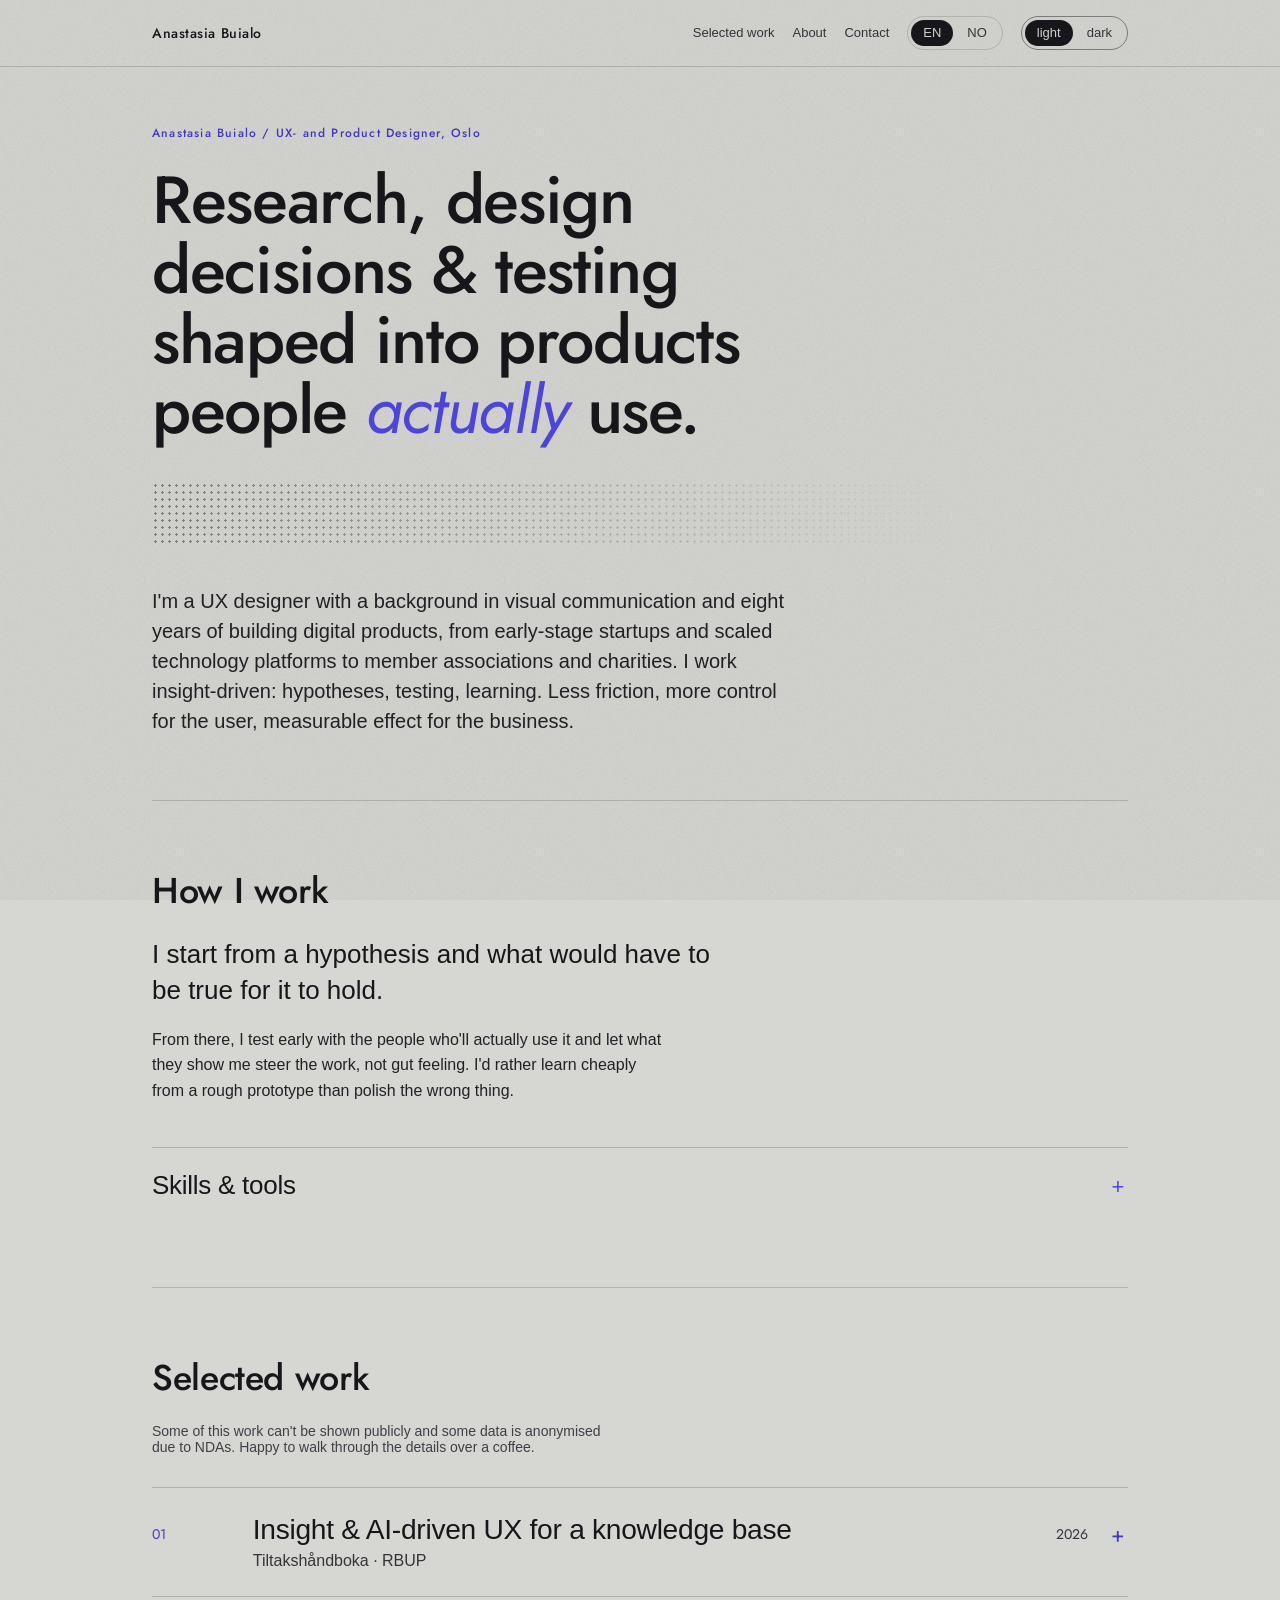
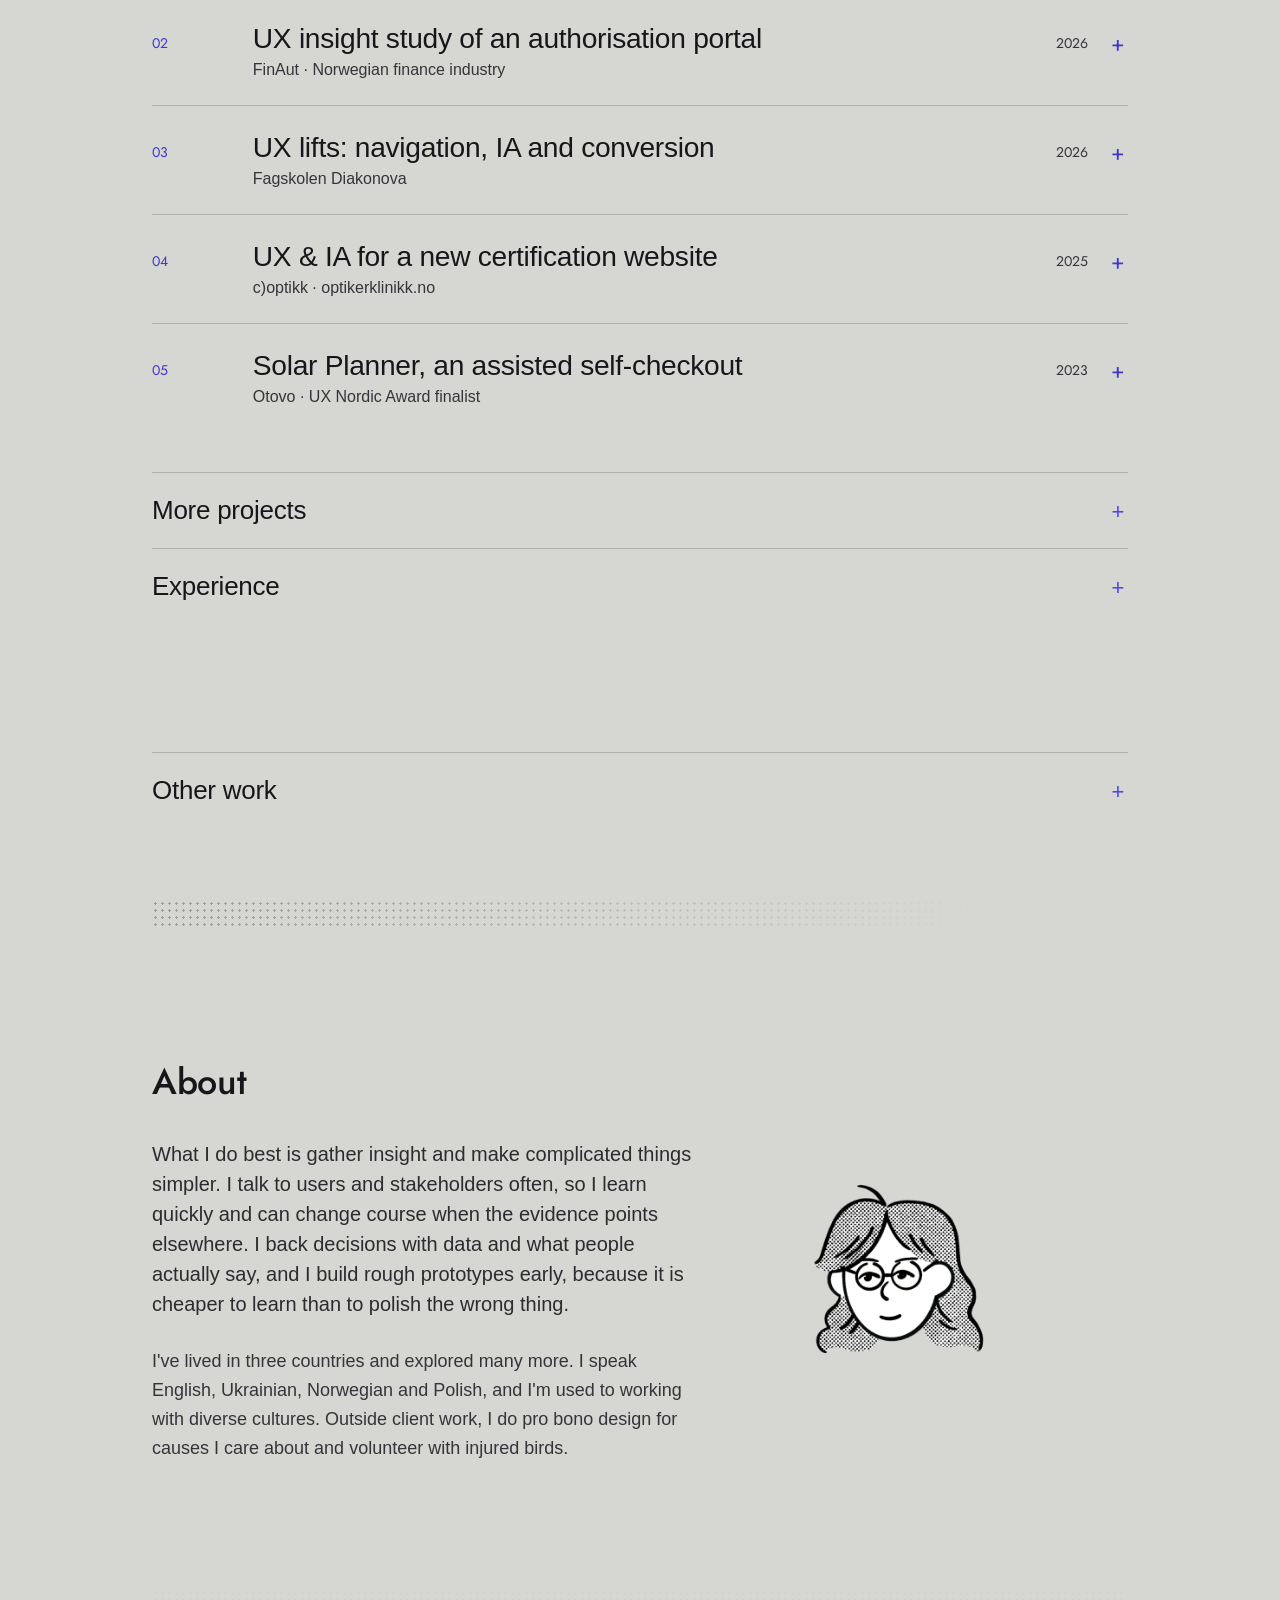
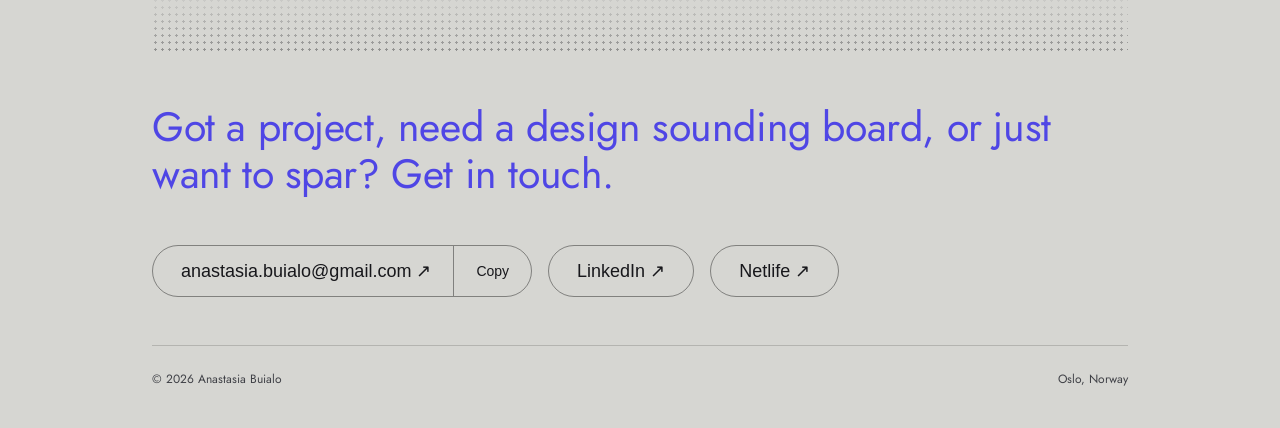
==== index.html @ 88a099a5 "Other work: collapse whole section into one disclosure under Experience; keep inner projects small C" ====
<!DOCTYPE html>
<html lang="en">
<head>
<meta charset="utf-8">
<meta name="viewport" content="width=device-width, initial-scale=1">
<title>Anastasia Buialo — UX &amp; Product Designer, Oslo</title>
<meta name="description" content="Anastasia Buialo — UX and product designer in Oslo. I start from a hypothesis, test with real users, and turn insight into design decisions. Selected work and case studies.">
<link rel="preconnect" href="https://fonts.googleapis.com">
<link rel="preconnect" href="https://fonts.gstatic.com" crossorigin="anonymous">
<link href="https://fonts.googleapis.com/css2?family=Jost:ital,wght@0,300;0,400;0,500;0,600;1,400;1,500&display=swap" rel="stylesheet">
<link href="https://api.fontshare.com/v2/css?f[]=switzer@300,400,500&display=swap" rel="stylesheet">
<link rel="icon" type="image/png" href="assets/avatar.png">
<link rel="stylesheet" href="styles.css">
</head>
<body data-theme="light" data-lang="en">
<script>
/* Set theme + language before first paint to avoid a flash. */
(function () {
  try {
    var t = localStorage.getItem('ab-portfolio-theme');
    if (t === 'dark' || t === 'light') document.body.dataset.theme = t;
    var l = localStorage.getItem('ab-portfolio-lang');
    if (l === 'en' || l === 'no') { document.body.dataset.lang = l; document.documentElement.lang = l; }
  } catch (e) {}
})();
</script>

<!-- ============================== ENGLISH ============================== -->
<div class="lang-block lang-en" lang="en">

  <header class="site-header">
    <div class="header-inner">
      <a href="#top-en" class="wordmark">Anastasia Buialo</a>
      <nav class="nav">
        <button class="nav-menu-btn" type="button" data-nav-toggle aria-expanded="false" aria-controls="navpanel-en">Menu <span class="caret" aria-hidden="true">▾</span></button>
        <div class="nav-panel" id="navpanel-en">
          <div class="nav-links">
            <a href="#work-en" class="nav-link">Selected work</a>
            <a href="#about-en" class="nav-link">About</a>
            <a href="#contact-en" class="nav-link">Contact</a>
          </div>
          <div class="seg" role="group" aria-label="Language">
            <button class="seg-btn" type="button" data-set-lang="en" aria-pressed="true">EN</button>
            <button class="seg-btn" type="button" data-set-lang="no" aria-pressed="false">NO</button>
          </div>
          <div class="seg seg--theme" role="group" aria-label="Theme">
            <button class="seg-btn seg-btn--theme" type="button" data-set-theme="light" aria-pressed="true">light</button>
            <button class="seg-btn seg-btn--theme" type="button" data-set-theme="dark" aria-pressed="false">dark</button>
          </div>
        </div>
      </nav>
    </div>
  </header>

  <main id="top-en" class="container">

    <section class="hero">
      <p class="kicker">Anastasia Buialo / UX- and Product Designer, Oslo</p>
      <h1 class="hero-h1">Research, design decisions &amp; testing shaped into products people <em>actually</em> use.</h1>
      <div class="dither dither--hero" aria-hidden="true"></div>
      <div class="hero-grid hero-grid--single">
        <p class="hero-lead">I'm a UX designer with a background in visual communication and eight years of building digital products, from early-stage startups and scaled technology platforms to member associations and charities. I work insight-driven: hypotheses, testing, learning. Less friction, more control for the user, measurable effect for the business.</p>
      </div>
    </section>

    <section id="method-en" class="section section--bordered">
      <div class="section-head">
        <h2>How I work</h2>
      </div>
      <p class="approach-lead">I start from a hypothesis and what would have to be true for it to hold.</p>
      <p class="approach-body">From there, I test early with the people who'll actually use it and let what they show me steer the work, not gut feeling. I'd rather learn cheaply from a rough prototype than polish the wrong thing.</p>

      <div class="disclosure" style="margin-top:44px">
        <button class="acc-head" type="button" aria-expanded="false" aria-controls="skills-en">
          <span class="acc-title">Skills &amp; tools</span>
          <span class="acc-icon">+</span>
        </button>
        <div class="acc-panel" id="skills-en" hidden>
          <div class="rows">
            <div class="row row--tight">
              <p class="row-label">Design</p>
              <p class="skills-text">Interaction design<span class="mid">·</span>​Concept development<span class="mid">·</span>​Wireframing &amp; prototyping<span class="mid">·</span>​UI design<span class="mid">·</span>​Design systems<span class="mid">·</span>​Form design<span class="mid">·</span>​Visual identity &amp; graphic design</p>
            </div>
            <div class="row row--tight">
              <p class="row-label">Research &amp; insight</p>
              <p class="skills-text">User testing<span class="mid">·</span>​User interviews<span class="mid">·</span>​Journey &amp; service mapping<span class="mid">·</span>​Card sorting<span class="mid">·</span>​A/B &amp; hypothesis testing<span class="mid">·</span>​Analytics and metrics<span class="mid">·</span>​Insight reporting</p>
            </div>
            <div class="row row--tight">
              <p class="row-label">Tools &amp; AI</p>
              <p class="skills-text">Figma, FigJam<span class="mid">·</span>​Hotjar<span class="mid">·</span>​Google Analytics<span class="mid">·</span>​Lyssna<span class="mid">·</span>​Notion<span class="mid">·</span>​Adobe Illustrator, Photoshop<span class="mid">·</span>​Vibe coding with AI<span class="mid">·</span>​AI-assisted prototyping<span class="mid">·</span>​AI-assisted research synthesis<span class="mid">·</span>​Designing AI-driven features<span class="mid">·</span>​Shipping to git via the terminal &amp; the Claude–Figma bridge</p>
            </div>
            <div class="row row--tight">
              <p class="row-label">Ways of working</p>
              <p class="skills-text">Cross-functional collaboration<span class="mid">·</span>​Stakeholder communication<span class="mid">·</span>​Workshop facilitation<span class="mid">·</span>​Design ops<span class="mid">·</span>​Curiosity<span class="mid">·</span>​Student and trainee mentorship<span class="mid">·</span>​Working across markets &amp; cultures</p>
            </div>
          </div>
        </div>
      </div>
    </section>

    <section id="work-en" class="section">
      <div class="section-head">
        <h2>Selected work</h2>
      </div>
      <p class="note" style="margin-bottom:32px">Some of this work can't be shown publicly and some data is anonymised due to NDAs. Happy to walk through the details over a coffee.</p>

      <div class="accordion">
        <button class="acc-head" type="button" aria-expanded="false" aria-controls="panel-tiltak-en">
          <span class="acc-num">01</span>
          <span>
            <span class="acc-title">Insight &amp; AI-driven UX for a knowledge base</span>
            <span class="acc-sub">Tiltakshåndboka · RBUP</span>
          </span>
          <span class="acc-meta"><span>2026</span><span class="acc-icon">+</span></span>
        </button>
        <div class="acc-panel" id="panel-tiltak-en" hidden>
          <div class="panel-body">
            <p class="desc">Tiltakshåndboka is RBUP's living overview of what works in children's and youth mental health. I lead the insight and UX improvements, insight-driven and AI-assisted, for a deeply professional resource with demanding navigation across conditions, measures, tests and systematic reviews.</p>
            <ul class="panel-list">
              <li>Insight into how clinicians and researchers actually search</li>
              <li>AI-assisted findability, from a question in your own words to the right summary</li>
              <li>Navigation and structure for a complex professional domain</li>
            </ul>
            <p class="panel-cta"><a href="tiltakshandboka.html" class="pill">Read the full case →</a></p>
          </div>
          <div class="panel-side">
            <p class="field-label">Role</p>
            <p class="side-role">Insight lead · UX improvements</p>
            <p class="side-label">In the project</p>
            <div class="tag-row">
              <span class="tag">Insight</span>
              <span class="tag">AI-assisted UX</span>
              <span class="tag">Navigation</span>
              <span class="tag">Information architecture</span>
              <span class="tag">Findability</span>
            </div>
          </div>
        </div>

        <button class="acc-head" type="button" aria-expanded="false" aria-controls="panel-finaut-en">
          <span class="acc-num">02</span>
          <span>
            <span class="acc-title">UX insight study of an authorisation portal</span>
            <span class="acc-sub">FinAut · Norwegian finance industry</span>
          </span>
          <span class="acc-meta"><span>2026</span><span class="acc-icon">+</span></span>
        </button>
        <div class="acc-panel" id="panel-finaut-en" hidden>
          <div class="panel-body">
            <p class="desc">FinAut runs the authorisation schemes that keep advisers in Norwegian finance qualified. The portal sits on several supplier-owned learning platforms, and nobody, candidate or administrator, gets a clear status when they log in. I led the insight work and turned it into a decision basis: one diagnosis, a recommended direction, and three priorities to start from.</p>
            <ul class="panel-list">
              <li>Expert evaluation, depth interviews and moderated tests with all three user groups</li>
              <li>Journeys mapped with the mental model method, plus a mapping of the system landscape</li>
              <li>Prioritised recommendations, documented accessibility and GDPR breaches, and interface concepts</li>
            </ul>
            <p class="panel-cta"><a href="finaut.html" class="pill">Read the full case →</a></p>
          </div>
          <div class="panel-side">
            <p class="field-label">Role</p>
            <p class="side-role">UX design · Insight lead</p>
            <p class="side-label">In the project</p>
            <div class="tag-row">
              <span class="tag">User testing</span>
              <span class="tag">Expert evaluation</span>
              <span class="tag">Journey mapping</span>
              <span class="tag">Workshops</span>
              <span class="tag">Concept development</span>
            </div>
          </div>
        </div>

        <button class="acc-head" type="button" aria-expanded="false" aria-controls="panel-fagskolen-en">
          <span class="acc-num">03</span>
          <span>
            <span class="acc-title">UX lifts: navigation, IA and conversion</span>
            <span class="acc-sub">Fagskolen Diakonova</span>
          </span>
          <span class="acc-meta"><span>2026</span><span class="acc-icon">+</span></span>
        </button>
        <div class="acc-panel" id="panel-fagskolen-en" hidden>
          <div class="panel-body">
            <p class="desc">A UX lift for a vocational college growing beyond health. I raised the bar for navigation, information architecture and conversion, and gave the team a CMS they can run, alongside a visual designer, content designer and developer.</p>
            <ul class="panel-list">
              <li>Information architecture organised by intent, not the org chart</li>
              <li>A CMS-friendly block system the team can run without a developer</li>
              <li>A guided journey to "meld interesse" and "søk studieplass"</li>
            </ul>
            <p class="panel-cta"><a href="fagskolen.html" class="pill">Read the full case →</a></p>
          </div>
          <div class="panel-side">
            <p class="field-label">Role</p>
            <p class="side-role">UX design · IA · Interaction</p>
            <p class="side-label">In the project</p>
            <div class="tag-row">
              <span class="tag">Information architecture</span>
              <span class="tag">CMS-friendly design</span>
              <span class="tag">User journey</span>
              <span class="tag">Prototyping</span>
              <span class="tag">Design system</span>
            </div>
          </div>
        </div>

        <button class="acc-head" type="button" aria-expanded="false" aria-controls="panel-coptikk-en">
          <span class="acc-num">04</span>
          <span>
            <span class="acc-title">UX &amp; IA for a new certification website</span>
            <span class="acc-sub">c)optikk · optikerklinikk.no</span>
          </span>
          <span class="acc-meta"><span>2025</span><span class="acc-icon">+</span></span>
        </button>
        <div class="acc-panel" id="panel-coptikk-en" hidden>
          <div class="panel-body">
            <p class="desc">c)optikk is Norway's largest association of privately owned optician stores. To make their members' expertise in eye health visible, they launched a new certification brand and the website <a class="link" href="https://optikerklinikk.no/" target="_blank" rel="noopener">optikerklinikk.no</a>. Netlife delivered the name, brand, identity, content and design; I owned the UX.</p>
            <ul class="panel-list">
              <li>Evaluated the existing concept and designed the new site on the new visual identity</li>
              <li>Anchored design decisions in insight from user testing</li>
              <li>Contributed sketches and direction for the visual language</li>
            </ul>
            <p class="panel-cta"><a href="coptikk.html" class="pill">Read the full case →</a></p>
          </div>
          <div class="panel-side">
            <p class="field-label">Role</p>
            <p class="side-role">UX design · Concept development</p>
            <p class="side-label">In the project</p>
            <div class="tag-row">
              <span class="tag">UX design</span>
              <span class="tag">UI design</span>
              <span class="tag">Prototyping</span>
              <span class="tag">Insight</span>
              <span class="tag">Figma</span>
            </div>
          </div>
        </div>

        <button class="acc-head" type="button" aria-expanded="false" aria-controls="panel-otovo-en">
          <span class="acc-num">05</span>
          <span>
            <span class="acc-title">Solar Planner, an assisted self-checkout</span>
            <span class="acc-sub">Otovo · UX Nordic Award finalist</span>
          </span>
          <span class="acc-meta"><span>2023</span><span class="acc-icon">+</span></span>
        </button>
        <div class="acc-panel" id="panel-otovo-en" hidden>
          <div class="panel-body">
            <p class="desc">Otovo is a marketplace for residential solar, organising hundreds of vetted local installers. I led Solar Planner, a new self-checkout purchase flow, validating whether customers ready to commit could buy faster on their own.</p>
            <ul class="panel-list">
              <li>Discovery through user and stakeholder interviews, archetypes and journey mapping</li>
              <li>Low-to-mid fidelity wireframes, tested and iterated through remote interviews and metrics</li>
              <li>The pilot showed self-checkout works when assisted: the customer stays in charge, a sales agent monitors and steps in on questions</li>
            </ul>
            <p class="panel-cta"><a href="otovo-solar-planner.html" class="pill">Read the full case →</a></p>
          </div>
          <div class="panel-side">
            <p class="emphasis emphasis--panel">+40%</p>
            <p class="emphasis-cap">conversion for customers who started self-checkout</p>
            <p class="side-label">In the project</p>
            <div class="tag-row">
              <span class="tag">Research</span>
              <span class="tag">Journey mapping</span>
              <span class="tag">Workshops</span>
              <span class="tag">User testing</span>
              <span class="tag">Prototyping</span>
            </div>
          </div>
        </div>
      
      </div>

      <div class="disclosure" style="margin-top:40px">
        <button class="acc-head" type="button" aria-expanded="false" aria-controls="more-en">
          <span class="acc-title">More projects</span>
          <span class="acc-icon">+</span>
        </button>
        <div class="acc-panel" id="more-en" hidden>
        <div class="index">
          <div class="index-row"><span class="index-name">The Salvation Army</span><span class="index-desc">User testing &amp; information architecture for local-branch pages</span><span class="index-year">2025</span></div>
          <div class="index-row"><span class="index-name">Signicat</span><span class="index-desc">Resources-page IA &amp; content sorting for higher conversion</span><span class="index-year">2025</span></div>
          <div class="index-row"><span class="index-name">Fjord Norway</span><span class="index-desc">Offers page and booking calendar to drive local tourism</span><span class="index-year">2025</span></div>
          <div class="index-row"><span class="index-name">Norwegian Psychological Association</span><span class="index-desc">Navigation fixes anchored in the design system</span><span class="index-year">2025</span></div>
          <div class="index-row"><span class="index-name">Oslo Adult Education</span><span class="index-desc">User testing to shift toward citizen-centred services</span><span class="index-year">2025</span></div>
          <div class="index-row"><span class="index-name">KORUS</span><span class="index-desc">Usability testing &amp; insight across roles for a national competence centre</span><span class="index-year">2025</span></div>
          <div class="index-row"><span class="index-name">Otovo – Solar &amp; Installer apps</span><span class="index-desc">Production overview, CO₂ view, field documentation flows</span><span class="index-year">2023–24</span></div>
          <div class="index-row"><span class="index-name">Otovo – Insight ops</span><span class="index-desc">Regular qualitative feedback across 13 markets and languages</span><span class="index-year">2021</span></div>
          <div class="index-row"><span class="index-name">Correlate</span><span class="index-desc">UI, IA and design system for a knowledge-sharing platform</span><span class="index-year">2018–19</span></div>
          <div class="index-row"><span class="index-name">Norwegian Refugee Council</span><span class="index-desc">Digital storytelling &amp; infographics – Shorthand Award winner</span><span class="index-year">2019</span></div>
        </div>
        </div>
      </div>

      <div class="disclosure" id="experience-en">
        <button class="acc-head" type="button" aria-expanded="false" aria-controls="exp-en">
          <span class="acc-title">Experience</span>
          <span class="acc-icon">+</span>
        </button>
        <div class="acc-panel" id="exp-en" hidden>
      <div class="rows">
        <div class="row">
          <p class="row-label">Roles</p>
          <ul class="row-list">
            <li>Netlife, UX- and Product Designer <span class="years">· 2025 –</span></li>
            <li>Otovo, UX Designer <span class="years">· 2020–25</span></li>
            <li>Correlate, UX Designer <span class="years">· 2018–20</span></li>
            <li>Norwegian Refugee Council, Graphic Designer <span class="years">· 2018–19</span></li>
            <li>Indexo, UX Designer <span class="years">· 2018</span></li>
          </ul>
        </div>
        <div class="row">
          <p class="row-label">Education</p>
          <ul class="row-list">
            <li>BA Visual Communication, Polish-Japanese Academy of IT, Warsaw <span class="years">· 2014–17</span></li>
            <li>BA Media Communication, Taras Shevchenko University, Kyiv <span class="years">· 2010–14</span></li>
          </ul>
        </div>
        <div class="row">
          <p class="row-label">Certifications</p>
          <ul class="row-list">
            <li>Claude Code in practice, Anthropic <span class="years">· 2026</span></li>
            <li>Vibe coding with AI, Oschlo <span class="years">· 2025</span></li>
            <li>Product Discovery Certification, Mind the Product <span class="years">· 2025</span></li>
            <li>Prototyping in Figma, Designlab <span class="years">· 2025</span></li>
            <li>Mobile UX Design, Interaction Design Foundation <span class="years">· 2023</span></li>
            <li>UX research programme, University of Michigan (Coursera) <span class="years">· 2020</span></li>
          </ul>
        </div>
        <div class="row">
          <p class="row-label">Recognition</p>
          <ul class="row-list">
            <li>UX Nordic Award finalist, Otovo Solar Planner <span class="years">· 2023</span></li>
            <li>Shorthand Award, best non-profit story, NRC <span class="years">· 2019</span></li>
          </ul>
        </div>
        <div class="row">
          <p class="row-label">Languages</p>
          <ul class="row-list">
            <li>English · Norwegian · Ukrainian · Polish</li>
          </ul>
        </div>
      </div>
        </div>
      </div>
    </section>

    <section id="visual-en" class="section">
      <div class="disclosure">
        <button class="acc-head" type="button" aria-expanded="false" aria-controls="otherwork-en">
          <span class="acc-title">Other work</span>
          <span class="acc-icon">+</span>
        </button>
        <div class="acc-panel" id="otherwork-en" hidden>
      <p class="vw-intro">My roots are in clean, disciplined design. During my studies I was drawn most to modernism, De Stijl and a bit of wabi-sabi. These days I like to mess around too, on screen and by hand: found objects, handmade marks, and the odd happy accident.</p>
      <div class="vw-accordion">
        <button class="acc-head" type="button" aria-expanded="false" aria-controls="panel-thornskull-en">
          <span class="acc-num">01</span>
          <span>
            <span class="acc-title">Thornskull</span>
            <span class="acc-sub">A typeface cut with scissors</span>
          </span>
          <span class="acc-icon">+</span>
        </button>
        <div class="vw-panel" id="panel-thornskull-en" hidden>
          <p class="vw-text">A display font that began as paper: letterforms cut freehand with scissors, no sketches, then scanned, traced and built into a working typeface. Every jag and overshoot is a knife decision kept, not an error removed.</p>
          <div class="process-grid">
            <div><img src="assets/thornskull-cuts-4.jpg" alt="Paper-cut letterforms" class="img h-180"><p class="caption"><span class="n">1</span> Arrange – shapes become letters</p></div>
            <div><img src="assets/thornskull-cuts-1.jpg" alt="Arranged paper shapes" class="img h-180"><p class="caption"><span class="n">2</span> Cut – freehand, no sketches</p></div>
            <div><img src="assets/thornskull-alphabet.png" alt="Thornskull alphabet frames in Figma" class="img h-180"><p class="caption"><span class="n">3</span> Scan, trace &amp; refine – errors kept, on a baseline grid in Figma</p></div>
            <div class="specimen"><div class="specimen-box">Aa Bb</div><p class="caption"><span class="n">4</span> The working OTF – set live</p></div>
          </div>
          <p class="overline">References</p>
          <p class="vw-text vw-text--ref">Two references met in the middle: Norwegian black-metal lettering (hand-drawn, symmetrical, dissolving into branches) and 19th-century botanical plates, where every thorn is documented with care. Thornskull is the overlap.</p>
          <div class="img-pair">
            <img src="assets/ref-blackmetal.png" alt="Norwegian black-metal lettering reference" class="img h-260">
            <img src="assets/ref-botanical.png" alt="Botanical plate of wild roses, thorns documented" class="img h-260">
          </div>
        </div>

        <button class="acc-head" type="button" aria-expanded="false" aria-controls="panel-rave-en">
          <span class="acc-num">02</span>
          <span>
            <span class="acc-title">Logo &amp; visual language</span>
            <span class="acc-sub">Rave collective</span>
          </span>
          <span class="acc-icon">+</span>
        </button>
        <div class="vw-panel" id="panel-rave-en" hidden>
          <p class="vw-text">Identity and visual language for a rave collective. The wordmark starts as sharpie letters drawn by the collective’s founder, traced and run through fingerprint moirés, scanner noise and channel-split glitches, an identity built to degrade on purpose, loud where the grid is quiet.</p>
          <div class="process-grid">
            <div><img src="assets/ork-board.png" alt="Identity board with wordmark variants and posters" class="img h-180 pos-top"><p class="caption"><span class="n">1</span> Explore – wordmark states and poster system</p></div>
            <div><img src="assets/ork-textures.png" alt="Moss texture and fingerprint moiré" class="img h-180"><p class="caption"><span class="n">2</span> Texture – forest moss and an open-source fingerprint moiré</p></div>
            <div><img src="assets/drk-3.png" alt="Wave distortion and glitch degradation" class="img h-180"><p class="caption"><span class="n">3</span> Degrade – scanner noise and channel-split glitches</p></div>
            <div><img src="assets/drk-1.png" alt="The finished wordmark over green glitch texture" class="img h-180"><p class="caption"><span class="n">4</span> The wordmark – never the same twice</p></div>
          </div>
          <p class="overline">References</p>
          <p class="vw-text vw-text--ref">Theodor Kittelsen’s Nøkken (the creature surfacing from dark water) set the mood: Nordic folklore mystery, rendered in club-poster language.</p>
          <img src="assets/ref-nokken.png" alt="Theodor Kittelsen, Nøkken (1904)" class="img img--auto mw-420">
        </div>
      </div>

      <div class="side-block">
        <p class="side-copy">Outside work I draw, style people and rehabilitate injured birds. Much of this work happens outside invoices: pro bono, or bartered with emerging artists working for a non-profit cause. I also enjoy nature, new music, documentaries, and homemade ramen.</p>
        <div class="side-grid">
          <img src="assets/pigeon.jpg" alt="Rescued pigeon on my shoulder" class="img h-140 grayscale">
          <img src="assets/ramen.jpg" alt="Homemade ramen" class="img h-140 grayscale">
          <img src="assets/bird-sketches.png" alt="Bird sketches on a whiteboard" class="img h-140 grayscale">
          <img src="assets/ink-brush.png" alt="Ink brush study" class="img h-140 grayscale">
          <img src="assets/opera-fjord.jpg" alt="Oslo Opera House over the fjord" class="img h-140 grayscale">
          <img src="assets/skateboard.jpg" alt="On a skateboard" class="img h-140 grayscale">
        </div>
      </div>
        </div>
      </div>
      <div class="dither dither--rule" aria-hidden="true"></div>
    </section>

    <section id="about-en" class="section">
      <div class="section-head section-head--wide">
        <h2>About</h2>
      </div>
      <div class="about-grid">
        <div class="about-copy">
          <p class="about-lead">What I do best is gather insight and make complicated things simpler. I talk to users and stakeholders often, so I learn quickly and can change course when the evidence points elsewhere. I back decisions with data and what people actually say, and I build rough prototypes early, because it is cheaper to learn than to polish the wrong thing.</p>
          <p class="about-p2">I've lived in three countries and explored many more. I speak English, Ukrainian, Norwegian and Polish, and I'm used to working with diverse cultures. Outside client work, I do pro bono design for causes I care about and volunteer with injured birds.</p>
        </div>
        <div class="about-portrait"><img src="assets/avatar.png" alt="Anastasia Buialo" class="portrait"></div>
      </div>
    </section>

    <section id="contact-en" class="contact">
      <div class="dither dither--contact" aria-hidden="true"></div>
      <p class="contact-h2">Got a project, need a design sounding board, or just want to spar? Get in touch.</p>
      <div class="contact-actions">
        <span class="email-control">
          <a href="mailto:anastasia.buialo@gmail.com" class="email-link">anastasia.buialo@gmail.com ↗</a>
          <span class="email-divider"></span>
          <button class="copy-btn" type="button" data-copy-email data-label-copy="Copy" data-label-copied="Copied!">Copy</button>
        </span>
        <a href="https://www.linkedin.com/in/anastasiabuialo/" target="_blank" rel="noopener" class="pill">LinkedIn ↗</a>
        <a href="https://www.netlife.com" target="_blank" rel="noopener" class="pill">Netlife ↗</a>
      </div>
      <div class="footer-credits">
        <span>© 2026 Anastasia Buialo</span>
        <span>Oslo, Norway</span>
      </div>
    </section>
  </main>
</div>

<!-- ============================== NORWEGIAN ============================== -->
<div class="lang-block lang-no" lang="no">

  <header class="site-header">
    <div class="header-inner">
      <a href="#top-no" class="wordmark">Anastasia Buialo</a>
      <nav class="nav">
        <button class="nav-menu-btn" type="button" data-nav-toggle aria-expanded="false" aria-controls="navpanel-no">Meny <span class="caret" aria-hidden="true">▾</span></button>
        <div class="nav-panel" id="navpanel-no">
          <div class="nav-links">
            <a href="#work-no" class="nav-link">Utvalgte prosjekter</a>
            <a href="#about-no" class="nav-link">Om meg</a>
            <a href="#contact-no" class="nav-link">Kontakt</a>
          </div>
          <div class="seg" role="group" aria-label="Språk">
            <button class="seg-btn" type="button" data-set-lang="en" aria-pressed="false">EN</button>
            <button class="seg-btn" type="button" data-set-lang="no" aria-pressed="true">NO</button>
          </div>
          <div class="seg seg--theme" role="group" aria-label="Tema">
            <button class="seg-btn seg-btn--theme" type="button" data-set-theme="light" aria-pressed="true">lys</button>
            <button class="seg-btn seg-btn--theme" type="button" data-set-theme="dark" aria-pressed="false">mørk</button>
          </div>
        </div>
      </nav>
    </div>
  </header>

  <main id="top-no" class="container">

    <section class="hero">
      <p class="kicker">Anastasia Buialo / UX- og produktdesigner, Oslo</p>
      <h1 class="hero-h1">Innsikt og design, testet til produkter folk <em>faktisk</em> bruker.</h1>
      <div class="dither dither--hero" aria-hidden="true"></div>
      <div class="hero-grid hero-grid--single">
        <p class="hero-lead">Jeg er UX-designer med bakgrunn i visuell kommunikasjon og åtte års erfaring fra utvikling av digitale produkter, fra tidligfase startups og skalerte teknologiplattformer til foreninger og veldedige organisasjoner. Jeg jobber innsiktsbasert: hypoteser, testing, læring. Mindre friksjon og mer kontroll for brukeren, målbar effekt for forretningen.</p>
      </div>
    </section>

    <section id="method-no" class="section section--bordered">
      <div class="section-head">
        <h2>Slik jobber jeg</h2>
      </div>
      <p class="approach-lead">Jeg starter fra en hypotese og hva som må være sant for at den skal holde.</p>
      <p class="approach-body">Derfra tester jeg tidlig med folk som faktisk skal bruke det, og lar det de viser meg styre arbeidet, ikke magefølelsen. Jeg lærer heller billig av en rå prototype enn å pusse på feil ting.</p>

      <div class="disclosure" style="margin-top:44px">
        <button class="acc-head" type="button" aria-expanded="false" aria-controls="skills-no">
          <span class="acc-title">Ferdigheter og verktøy</span>
          <span class="acc-icon">+</span>
        </button>
        <div class="acc-panel" id="skills-no" hidden>
          <div class="rows">
            <div class="row row--tight">
              <p class="row-label">Design</p>
              <p class="skills-text">Interaksjonsdesign<span class="mid">·</span>​Konseptutvikling<span class="mid">·</span>​Wireframing og prototyping<span class="mid">·</span>​UI-design<span class="mid">·</span>​Designsystem<span class="mid">·</span>​Skjemadesign<span class="mid">·</span>​Visuell identitet og grafisk design</p>
            </div>
            <div class="row row--tight">
              <p class="row-label">Analyse og innsikt</p>
              <p class="skills-text">Brukertesting<span class="mid">·</span>​Brukerintervjuer<span class="mid">·</span>​Bruker- og tjenestereiser<span class="mid">·</span>​Kortsortering<span class="mid">·</span>​A/B- og hypotesetesting<span class="mid">·</span>​Analyse og måling<span class="mid">·</span>​Innsiktsrapportering</p>
            </div>
            <div class="row row--tight">
              <p class="row-label">Verktøy og KI</p>
              <p class="skills-text">Figma, FigJam<span class="mid">·</span>​Hotjar<span class="mid">·</span>​Google Analytics<span class="mid">·</span>​Lyssna<span class="mid">·</span>​Notion<span class="mid">·</span>​Adobe Illustrator, Photoshop<span class="mid">·</span>​Vibekoding med KI<span class="mid">·</span>​KI-assistert prototyping<span class="mid">·</span>​KI-assistert innsiktssyntese<span class="mid">·</span>​Design av KI-drevne funksjoner<span class="mid">·</span>​Shipping til git via terminalen og Claude–Figma-broen</p>
            </div>
            <div class="row row--tight">
              <p class="row-label">Arbeidsmåte</p>
              <p class="skills-text">Tverrfaglig samarbeid<span class="mid">·</span>​Interessentkommunikasjon<span class="mid">·</span>​Fasilitering av workshops<span class="mid">·</span>​Designops<span class="mid">·</span>​Nysgjerrighet<span class="mid">·</span>​Mentorering av studenter og traineer<span class="mid">·</span>​Arbeid på tvers av markeder og kulturer</p>
            </div>
          </div>
        </div>
      </div>
    </section>

    <section id="work-no" class="section">
      <div class="section-head">
        <h2>Utvalgte prosjekter</h2>
      </div>
      <p class="note" style="margin-bottom:32px">Noe av arbeidet kan ikke vises offentlig, og noe data er anonymisert på grunn av NDA-er. Jeg går gjerne gjennom detaljene over en kaffe.</p>

      <div class="accordion">
        <button class="acc-head" type="button" aria-expanded="false" aria-controls="panel-tiltak-no">
          <span class="acc-num">01</span>
          <span>
            <span class="acc-title">Innsikts- og KI-drevet UX for en kunnskapsbase</span>
            <span class="acc-sub">Tiltakshåndboka · RBUP</span>
          </span>
          <span class="acc-meta"><span>2026</span><span class="acc-icon">+</span></span>
        </button>
        <div class="acc-panel" id="panel-tiltak-no" hidden>
          <div class="panel-body">
            <p class="desc">Tiltakshåndboka er RBUPs levende oversikt over hva som virker i barn og unges psykiske helse. Jeg leder innsikts- og UX-forbedringene, innsiktsdrevet og KI-assistert, for en dypt faglig ressurs med krevende navigasjon på tvers av tilstander, tiltak, tester og systematiske oversikter.</p>
            <ul class="panel-list">
              <li>Innsikt i hvordan klinikere og forskere faktisk søker</li>
              <li>KI-assistert gjenfinnbarhet, fra et spørsmål i egne ord til riktig oppsummering</li>
              <li>Navigasjon og struktur for et komplekst fagdomene</li>
            </ul>
            <p class="panel-cta"><a href="tiltakshandboka.html" class="pill">Les hele caset →</a></p>
          </div>
          <div class="panel-side">
            <p class="field-label">Rolle</p>
            <p class="side-role">Ansvarlig for innsikt · UX-forbedringer</p>
            <p class="side-label">I prosjektet</p>
            <div class="tag-row">
              <span class="tag">Innsikt</span>
              <span class="tag">KI-assistert UX</span>
              <span class="tag">Navigasjon</span>
              <span class="tag">Informasjonsarkitektur</span>
              <span class="tag">Gjenfinnbarhet</span>
            </div>
          </div>
        </div>

        <button class="acc-head" type="button" aria-expanded="false" aria-controls="panel-finaut-no">
          <span class="acc-num">02</span>
          <span>
            <span class="acc-title">UX-innsiktsstudie av en autorisasjonsportal</span>
            <span class="acc-sub">FinAut · Finansnæringens autorisasjonsordninger</span>
          </span>
          <span class="acc-meta"><span>2026</span><span class="acc-icon">+</span></span>
        </button>
        <div class="acc-panel" id="panel-finaut-no" hidden>
          <div class="panel-body">
            <p class="desc">FinAut forvalter autorisasjonsordningene som holder rådgivere i finansnæringen kvalifisert. Portalen ligger oppå flere leverandøreide læringsplattformer, og ingen, verken kandidat eller bedriftsansvarlig, får en tydelig status når de logger inn. Jeg ledet innsiktsarbeidet og gjorde det om til et beslutningsgrunnlag: én diagnose, en anbefalt retning og tre prioriteringer å starte med.</p>
            <ul class="panel-list">
              <li>Ekspertevaluering, dybdeintervjuer og modererte tester med alle tre brukergruppene</li>
              <li>Brukerreiser kartlagt med mental modell-metoden, i tillegg til systemkartlegging</li>
              <li>Prioriterte anbefalinger, dokumenterte UU- og GDPR-brudd, og grensesnittkonsepter</li>
            </ul>
            <p class="panel-cta"><a href="finaut.html" class="pill">Les hele caset →</a></p>
          </div>
          <div class="panel-side">
            <p class="field-label">Rolle</p>
            <p class="side-role">UX-design · Ansvarlig for innsikt</p>
            <p class="side-label">I prosjektet</p>
            <div class="tag-row">
              <span class="tag">Brukertesting</span>
              <span class="tag">Ekspertevaluering</span>
              <span class="tag">Brukerreiser</span>
              <span class="tag">Workshop</span>
              <span class="tag">Konseptutvikling</span>
            </div>
          </div>
        </div>

        <button class="acc-head" type="button" aria-expanded="false" aria-controls="panel-fagskolen-no">
          <span class="acc-num">03</span>
          <span>
            <span class="acc-title">UX-løft: navigasjon, IA og konvertering</span>
            <span class="acc-sub">Fagskolen Diakonova</span>
          </span>
          <span class="acc-meta"><span>2026</span><span class="acc-icon">+</span></span>
        </button>
        <div class="acc-panel" id="panel-fagskolen-no" hidden>
          <div class="panel-body">
            <p class="desc">Et UX-løft for en fagskole som vokser utover helse. Jeg hevet nivået på navigasjon, informasjonsarkitektur og konvertering, og ga teamet et CMS de selv kan drifte, sammen med en visuell designer, innholdsdesigner og utvikler.</p>
            <ul class="panel-list">
              <li>Informasjonsarkitektur organisert etter intensjon, ikke organisasjonskartet</li>
              <li>Et CMS-vennlig blokksystem teamet kan drifte uten utvikler</li>
              <li>En guidet reise mot "meld interesse" og "søk studieplass"</li>
            </ul>
            <p class="panel-cta"><a href="fagskolen.html" class="pill">Les hele caset →</a></p>
          </div>
          <div class="panel-side">
            <p class="field-label">Rolle</p>
            <p class="side-role">UX-design · IA · Interaksjon</p>
            <p class="side-label">I prosjektet</p>
            <div class="tag-row">
              <span class="tag">Informasjonsarkitektur</span>
              <span class="tag">CMS-vennlig design</span>
              <span class="tag">Brukerreise</span>
              <span class="tag">Prototyping</span>
              <span class="tag">Designsystem</span>
            </div>
          </div>
        </div>

        <button class="acc-head" type="button" aria-expanded="false" aria-controls="panel-coptikk-no">
          <span class="acc-num">04</span>
          <span>
            <span class="acc-title">UX og IA for en ny nettside</span>
            <span class="acc-sub">c)optikk · optikerklinikk.no</span>
          </span>
          <span class="acc-meta"><span>2025</span><span class="acc-icon">+</span></span>
        </button>
        <div class="acc-panel" id="panel-coptikk-no" hidden>
          <div class="panel-body">
            <p class="desc">c)optikk er Norges største sammenslutning av privateide optikerforretninger. For å synliggjøre medlemmenes kompetanse på øyehelse lanserte de en egen merkeordning og nettsiden <a class="link" href="https://optikerklinikk.no/" target="_blank" rel="noopener">optikerklinikk.no</a>. Netlife leverte navn, merke, identitet, innhold og design; jeg hadde ansvar for UX-delen.</p>
            <ul class="panel-list">
              <li>Evaluerte eksisterende konsept og utviklet ny nettside basert på den nye visuelle identiteten</li>
              <li>Forankret designvalg i innsikt fra brukertesting</li>
              <li>Bidro med skisser og innspill til den visuelle retningen</li>
            </ul>
            <p class="panel-cta"><a href="coptikk.html" class="pill">Les hele caset →</a></p>
          </div>
          <div class="panel-side">
            <p class="field-label">Rolle</p>
            <p class="side-role">UX-design · Konseptutvikling</p>
            <p class="side-label">I prosjektet</p>
            <div class="tag-row">
              <span class="tag">UX-design</span>
              <span class="tag">UI-design</span>
              <span class="tag">Prototyping</span>
              <span class="tag">Innsikt</span>
              <span class="tag">Figma</span>
            </div>
          </div>
        </div>

        <button class="acc-head" type="button" aria-expanded="false" aria-controls="panel-otovo-no">
          <span class="acc-num">05</span>
          <span>
            <span class="acc-title">Solar Planner, assistert selvutsjekking</span>
            <span class="acc-sub">Otovo · finalist til UX Nordic Award</span>
          </span>
          <span class="acc-meta"><span>2023</span><span class="acc-icon">+</span></span>
        </button>
        <div class="acc-panel" id="panel-otovo-no" hidden>
          <div class="panel-body">
            <p class="desc">Otovo er en markedsplass for solenergi til boligeiere, med et nettverk av hundrevis av kontrollerte installatører. Jeg ledet Solar Planner, en ny kjøpsflyt med selvutsjekking, for å validere om kunder som er klare til å forplikte seg kan kjøpe raskere på egen hånd.</p>
            <ul class="panel-list">
              <li>Oppdagelse gjennom bruker- og interessentintervjuer, arketyper og reisekartlegging</li>
              <li>Wireframes med lav til middels trofasthet, testet og iterert via fjernintervjuer og måleparametere</li>
              <li>Piloten viste at selvutsjekking fungerer når den er assistert: kunden har ansvaret, en salgsagent overvåker og hjelper ved spørsmål</li>
            </ul>
            <p class="panel-cta"><a href="otovo-solar-planner.html" class="pill">Les hele caset →</a></p>
          </div>
          <div class="panel-side">
            <p class="emphasis emphasis--panel">+40 %</p>
            <p class="emphasis-cap">høyere konvertering for kunder som startet selvutsjekking</p>
            <p class="side-label">I prosjektet</p>
            <div class="tag-row">
              <span class="tag">Innsikt</span>
              <span class="tag">Kundereise</span>
              <span class="tag">Workshops</span>
              <span class="tag">Brukertesting</span>
              <span class="tag">Prototyping</span>
            </div>
          </div>
        </div>
      
      </div>

      <div class="disclosure" style="margin-top:40px">
        <button class="acc-head" type="button" aria-expanded="false" aria-controls="more-no">
          <span class="acc-title">Flere prosjekter</span>
          <span class="acc-icon">+</span>
        </button>
        <div class="acc-panel" id="more-no" hidden>
        <div class="index">
          <div class="index-row"><span class="index-name">Frelsesarmeen</span><span class="index-desc">Brukertesting og informasjonsarkitektur for lokallagssider</span><span class="index-year">2025</span></div>
          <div class="index-row"><span class="index-name">Signicat</span><span class="index-desc">Forenklet IA og sortering på ressurssiden for økt konvertering</span><span class="index-year">2025</span></div>
          <div class="index-row"><span class="index-name">Fjord Norge</span><span class="index-desc">Tilbudsside og bookingkalender for mer lokal turisme</span><span class="index-year">2025</span></div>
          <div class="index-row"><span class="index-name">Norsk psykologforening</span><span class="index-desc">Løsninger på navigasjonsutfordringer, forankret i designsystemet</span><span class="index-year">2025</span></div>
          <div class="index-row"><span class="index-name">Oslo Voksenopplæring</span><span class="index-desc">Brukertesting for skiftet mot innbyggerorienterte tjenester</span><span class="index-year">2025</span></div>
          <div class="index-row"><span class="index-name">KORUS</span><span class="index-desc">Brukertesting og innsikt på tvers av roller for en nasjonal kompetanseressurs</span><span class="index-year">2025</span></div>
          <div class="index-row"><span class="index-name">Otovo – Solar- og Installer-apper</span><span class="index-desc">Produksjonsoversikt, CO₂-visning og dokumentasjon i felt</span><span class="index-year">2023–24</span></div>
          <div class="index-row"><span class="index-name">Otovo – Innsiktsoperasjoner</span><span class="index-desc">Regelmessig kvalitativ innsikt på tvers av 13 markeder og språk</span><span class="index-year">2021</span></div>
          <div class="index-row"><span class="index-name">Correlate</span><span class="index-desc">UI, IA og designsystem for kunnskapsdelingsplattform</span><span class="index-year">2018–19</span></div>
          <div class="index-row"><span class="index-name">Flyktninghjelpen</span><span class="index-desc">Digital historiefortelling og infografikk – vinner av Shorthand Award</span><span class="index-year">2019</span></div>
        </div>
        </div>
      </div>

      <div class="disclosure" id="experience-no">
        <button class="acc-head" type="button" aria-expanded="false" aria-controls="exp-no">
          <span class="acc-title">Erfaring</span>
          <span class="acc-icon">+</span>
        </button>
        <div class="acc-panel" id="exp-no" hidden>
      <div class="rows">
        <div class="row">
          <p class="row-label">Roller</p>
          <ul class="row-list">
            <li>Netlife, UX- og produktdesigner <span class="years">· 2025 –</span></li>
            <li>Otovo, UX-designer <span class="years">· 2020–25</span></li>
            <li>Correlate, UX-designer <span class="years">· 2018–20</span></li>
            <li>Flyktninghjelpen, grafisk designer <span class="years">· 2018–19</span></li>
            <li>Indexo, UX-designer <span class="years">· 2018</span></li>
          </ul>
        </div>
        <div class="row">
          <p class="row-label">Utdannelse</p>
          <ul class="row-list">
            <li>Bachelor i visuell kommunikasjon, Polish-Japanese Academy of IT, Warszawa <span class="years">· 2014–17</span></li>
            <li>Bachelor i mediekommunikasjon, Taras Sjevtsjenko-universitetet, Kyiv <span class="years">· 2010–14</span></li>
          </ul>
        </div>
        <div class="row">
          <p class="row-label">Sertifiseringer</p>
          <ul class="row-list">
            <li>Claude Code i praksis, Anthropic <span class="years">· 2026</span></li>
            <li>Fagdager i vibekoding (KI), Oschlo <span class="years">· 2025</span></li>
            <li>Product Discovery Certification, Mind the Product <span class="years">· 2025</span></li>
            <li>Prototyping i Figma, Designlab <span class="years">· 2025</span></li>
            <li>Mobile UX Design, Interaction Design Foundation <span class="years">· 2023</span></li>
            <li>UX-researchprogram, University of Michigan (Coursera) <span class="years">· 2020</span></li>
          </ul>
        </div>
        <div class="row">
          <p class="row-label">Utmerkelser</p>
          <ul class="row-list">
            <li>Finalist til UX Nordic Award, Otovo Solar Planner <span class="years">· 2023</span></li>
            <li>Shorthand Award, beste ideelle historie, Flyktninghjelpen <span class="years">· 2019</span></li>
          </ul>
        </div>
        <div class="row">
          <p class="row-label">Språk</p>
          <ul class="row-list">
            <li>Engelsk · Norsk · Ukrainsk · Polsk</li>
          </ul>
        </div>
      </div>
        </div>
      </div>
    </section>

    <section id="visual-no" class="section">
      <div class="disclosure">
        <button class="acc-head" type="button" aria-expanded="false" aria-controls="otherwork-no">
          <span class="acc-title">Annet arbeid</span>
          <span class="acc-icon">+</span>
        </button>
        <div class="acc-panel" id="otherwork-no" hidden>
      <p class="vw-intro">Røttene mine er i ryddig, disiplinert design. I studietiden ble jeg mest dratt mot modernisme, De Stijl og litt wabi-sabi. Nå til dags liker jeg også å rote litt, på skjerm og for hånd: funnede objekter, håndlagde spor og en og annen heldig feil.</p>
      <div class="vw-accordion">
        <button class="acc-head" type="button" aria-expanded="false" aria-controls="panel-thornskull-no">
          <span class="acc-num">01</span>
          <span>
            <span class="acc-title">Thornskull</span>
            <span class="acc-sub">En font klippet med saks</span>
          </span>
          <span class="acc-icon">+</span>
        </button>
        <div class="vw-panel" id="panel-thornskull-no" hidden>
          <p class="vw-text">En displayfont som startet som papir: bokstaver klippet på frihånd med saks, uten skisser, deretter skannet, tegnet opp og bygget til en fungerende font. Hver takk og hvert overkutt er en knivbeslutning som fikk bli, ikke en feil som ble fjernet.</p>
          <div class="process-grid">
            <div><img src="assets/thornskull-cuts-4.jpg" alt="Papirklipte bokstaver" class="img h-180"><p class="caption"><span class="n">1</span> Komponer – former blir bokstaver</p></div>
            <div><img src="assets/thornskull-cuts-1.jpg" alt="Komponerte papirformer" class="img h-180"><p class="caption"><span class="n">2</span> Klipp – på frihånd, uten skisser</p></div>
            <div><img src="assets/thornskull-alphabet.png" alt="Thornskull-alfabetet i Figma" class="img h-180"><p class="caption"><span class="n">3</span> Skann, tegn opp og finpuss – feilene får bli, på grunnlinjerutenett i Figma</p></div>
            <div class="specimen"><div class="specimen-box">Aa Bb</div><p class="caption"><span class="n">4</span> Den ferdige OTF-en – satt live</p></div>
          </div>
          <p class="overline">Referanser</p>
          <p class="vw-text vw-text--ref">To referanser møttes på midten: norsk black metal-lettering (håndtegnet, symmetrisk, i oppløsning mot greiner) og botaniske plansjer fra 1800-tallet, der hver torn er dokumentert med omhu. Thornskull er overlappen.</p>
          <div class="img-pair">
            <img src="assets/ref-blackmetal.png" alt="Referanse: norsk black metal-lettering" class="img h-260">
            <img src="assets/ref-botanical.png" alt="Botanisk plansje av villroser, torner dokumentert" class="img h-260">
          </div>
        </div>

        <button class="acc-head" type="button" aria-expanded="false" aria-controls="panel-rave-no">
          <span class="acc-num">02</span>
          <span>
            <span class="acc-title">Logo og visuelt språk</span>
            <span class="acc-sub">Ravekollektiv</span>
          </span>
          <span class="acc-icon">+</span>
        </button>
        <div class="vw-panel" id="panel-rave-no" hidden>
          <p class="vw-text">Identitet og visuelt språk for et ravekollektiv. Ordmerket starter som sprittusj-bokstaver tegnet av kollektivets grunnlegger, tegnet opp og kjørt gjennom fingeravtrykk-moaré, skannerstøy og kanalsplittede glitcher, en identitet bygget for å forvitre med vilje, høylytt der rutenettet er stille.</p>
          <div class="process-grid">
            <div><img src="assets/ork-board.png" alt="Identitetsflate med ordmerkevarianter og plakater" class="img h-180 pos-top"><p class="caption"><span class="n">1</span> Utforsk – ordmerkevarianter og plakatsystem</p></div>
            <div><img src="assets/ork-textures.png" alt="Mosetekstur og fingeravtrykk-moaré" class="img h-180"><p class="caption"><span class="n">2</span> Teksturer – skogsmose og et åpen kildekode-fingeravtrykk i moaré</p></div>
            <div><img src="assets/drk-3.png" alt="Bølgeforvrengning og glitch-forvitring" class="img h-180"><p class="caption"><span class="n">3</span> Forvitre – skannerstøy og kanalsplittede glitcher</p></div>
            <div><img src="assets/drk-1.png" alt="Det ferdige ordmerket over grønn glitch-tekstur" class="img h-180"><p class="caption"><span class="n">4</span> Ordmerket – aldri likt to ganger</p></div>
          </div>
          <p class="overline">Referanser</p>
          <p class="vw-text vw-text--ref">Theodor Kittelsens Nøkken (skikkelsen som stiger opp av mørkt vann) satte stemningen: nordisk folketro-mystikk, oversatt til klubbplakatens språk.</p>
          <img src="assets/ref-nokken.png" alt="Theodor Kittelsen, Nøkken (1904)" class="img img--auto mw-420">
        </div>
      </div>

      <div class="side-block">
        <p class="side-copy">Utenom jobb tegner jeg, styler folk og rehabiliterer skadde fugler. Mye av dette skjer utenfor fakturaer: pro bono, eller i bytte med nye kunstnere som jobber for en ideell sak. Jeg setter også pris på naturen, ny musikk, dokumentarer og hjemmelaget ramen.</p>
        <div class="side-grid">
          <img src="assets/pigeon.jpg" alt="Reddet due på skulderen" class="img h-140 grayscale">
          <img src="assets/ramen.jpg" alt="Hjemmelaget ramen" class="img h-140 grayscale">
          <img src="assets/bird-sketches.png" alt="Fugleskisser på whiteboard" class="img h-140 grayscale">
          <img src="assets/ink-brush.png" alt="Tusjstudie" class="img h-140 grayscale">
          <img src="assets/opera-fjord.jpg" alt="Operahuset over fjorden" class="img h-140 grayscale">
          <img src="assets/skateboard.jpg" alt="På rullebrett" class="img h-140 grayscale">
        </div>
      </div>
        </div>
      </div>
      <div class="dither dither--rule" aria-hidden="true"></div>
    </section>

    <section id="about-no" class="section">
      <div class="section-head section-head--wide">
        <h2>Om meg</h2>
      </div>
      <div class="about-grid">
        <div class="about-copy">
          <p class="about-lead">Det jeg er best på, er å samle innsikt og gjøre kompliserte ting enklere. Jeg snakker ofte med brukere og interessenter, så jeg lærer raskt og kan endre kurs når funnene peker et annet sted. Jeg tar beslutninger basert på data og det folk faktisk sier, og lager grove prototyper tidlig, fordi det er billigere å lære enn å pusse på feil løsning.</p>
          <p class="about-p2">Jeg har bodd i tre land og utforsket mange flere. Jeg snakker engelsk, ukrainsk, norsk og polsk, og er vant til å jobbe med ulike kulturer. Utenfor kundeoppdrag gjør jeg pro bono-design for saker jeg bryr meg om og jobber frivillig med skadde fugler.</p>
        </div>
        <div class="about-portrait"><img src="assets/avatar.png" alt="Anastasia Buialo" class="portrait"></div>
      </div>
    </section>

    <section id="contact-no" class="contact">
      <div class="dither dither--contact" aria-hidden="true"></div>
      <p class="contact-h2">Har du et prosjekt, trenger en designsparring, eller vil bare slå av en prat? Ta gjerne kontakt.</p>
      <div class="contact-actions">
        <span class="email-control">
          <a href="mailto:anastasia.buialo@gmail.com" class="email-link">anastasia.buialo@gmail.com ↗</a>
          <span class="email-divider"></span>
          <button class="copy-btn" type="button" data-copy-email data-label-copy="Kopier" data-label-copied="Kopiert!">Kopier</button>
        </span>
        <a href="https://www.linkedin.com/in/anastasiabuialo/" target="_blank" rel="noopener" class="pill">LinkedIn ↗</a>
        <a href="https://www.netlife.com" target="_blank" rel="noopener" class="pill">Netlife ↗</a>
      </div>
      <div class="footer-credits">
        <span>© 2026 Anastasia Buialo</span>
        <span>Oslo, Norge</span>
      </div>
    </section>
  </main>
</div>

<script src="app.js"></script>
</body>
</html>
---- styles.css ----
/* =============================================================
   Anastasia Buialo — portfolio
   Design system + component styles.
   Two families (Futura/Jost, Suisse Intl/Switzer), two weights
   (400/500), one accent scale. Light + dark. No build step.
   ============================================================= */

/* ---------- Tokens ------------------------------------------ */
:root {
  --bg: #d6d6d2;
  --ink: #17171b;
  --big: #2b2c30;
  --body: #212226;
  --sub: #34353b;
  --mut: #3f4046;
  --acc: #4338ca;
  --acc2: #4f46e5;
  --acc3: #3730a3;
  --line: rgba(0, 0, 0, 0.14);
  --line2: rgba(0, 0, 0, 0.16);
  --line3: rgba(0, 0, 0, 0.18);
  --line4: rgba(0, 0, 0, 0.4);
  --wash: rgba(0, 0, 0, 0.02);
  --header-bg: rgba(214, 214, 210, 0.88);
  --dot: rgba(23, 23, 27, 0.45);
  --dot2: rgba(23, 23, 27, 0.38);
  --dot3: rgba(23, 23, 27, 0.3);
  --img-line: rgba(79, 70, 229, 0.28);
  --glow: rgba(67, 56, 202, 0.45);

  --font-display: 'Futura', 'Jost', sans-serif;
  --font-body: 'Suisse Intl', 'Suisse Int\'l', 'Switzer', sans-serif;
  --container: 1040px;
  --pad-x: clamp(16px, 4vw, 32px);
  --section-y: clamp(40px, 5vw, 64px);
}

body[data-theme="dark"] {
  --bg: #030712;
  --ink: #f9fafb;
  --big: #e5e7eb;
  --body: #d1d5db;
  --sub: #9ca3af;
  --mut: #9ca3af;
  --acc: #818cf8;
  --acc2: #a5b4fc;
  --acc3: #c7d2fe;
  --line: rgba(255, 255, 255, 0.12);
  --line2: rgba(255, 255, 255, 0.08);
  --line3: rgba(255, 255, 255, 0.1);
  --line4: rgba(255, 255, 255, 0.55);
  --wash: rgba(255, 255, 255, 0.02);
  --header-bg: rgba(3, 7, 18, 0.85);
  --dot: rgba(129, 140, 248, 0.55);
  --dot2: rgba(129, 140, 248, 0.45);
  --dot3: rgba(129, 140, 248, 0.35);
  --img-line: rgba(129, 140, 248, 0.25);
  --glow: rgba(129, 140, 248, 0.35);
}

/* ---------- Base -------------------------------------------- */
@font-face {
  font-family: 'Thornskull';
  src: url('assets/Thornskull-Regular.otf') format('opentype');
  font-display: swap;
}

*,
*::before,
*::after { box-sizing: border-box; }

body {
  margin: 0;
  background-color: var(--bg);
  overflow-x: clip;
  color: var(--ink);
  font-family: var(--font-body);
  -webkit-font-smoothing: antialiased;
  transition: background-color 0.3s, color 0.3s;
}

h1, h2, h3 { font-family: var(--font-display); }

::selection { background: var(--ink); color: var(--bg); }

@media (prefers-reduced-motion: no-preference) {
  html { scroll-behavior: smooth; }
}

a:focus-visible,
button:focus-visible {
  outline: 2px solid var(--acc);
  outline-offset: 3px;
  border-radius: 4px;
}

/* Prose links (case-study body copy / footers) */
.link { color: var(--acc); text-decoration: none; }
.link:hover { color: var(--acc2); }

/* Language-aware line breaking: body copy hyphenates using each block's `lang`
   (en / no); headings, labels and short display strings never hyphenate. */
/* No automatic hyphenation anywhere; wrap at spaces / explicit break points only. */
main { hyphens: manual; -webkit-hyphens: manual; overflow-wrap: break-word; }
h1, h2, h3,
.hero-h1, .contact-h2, .case-h1, .case-value-h2, .acc-title, .block-heading,
.emphasis, .kicker, .eyebrow, .field-label, .row-label, .side-label,
.story-label, .index-name, .index-year, .nav-link, .wordmark, .seg-btn,
.tag, .overline, .caption, .meta-list, .years, .skills-text {
  hyphens: manual;
  -webkit-hyphens: manual;
}

/* ---------- Film-grain overlay ------------------------------ */
body::after {
  content: "";
  position: fixed;
  inset: 0;
  z-index: 2147483647;
  pointer-events: none;
  opacity: 0.35;
  mix-blend-mode: multiply;
  background-image: url("data:image/svg+xml,%3Csvg xmlns='http://www.w3.org/2000/svg' width='180' height='180'%3E%3Cfilter id='n'%3E%3CfeTurbulence type='fractalNoise' baseFrequency='0.85' numOctaves='2' stitchTiles='stitch'/%3E%3CfeColorMatrix type='matrix' values='0 0 0 0 0 0 0 0 0 0 0 0 0 0 0 0 0 0 0.18 0'/%3E%3C/filter%3E%3Crect width='180' height='180' filter='url(%23n)'/%3E%3C/svg%3E");
}
body[data-theme="dark"]::after {
  opacity: 0.8;
  mix-blend-mode: overlay;
  background-image: url("data:image/svg+xml,%3Csvg xmlns='http://www.w3.org/2000/svg' width='180' height='180'%3E%3Cfilter id='n'%3E%3CfeTurbulence type='fractalNoise' baseFrequency='0.85' numOctaves='2' stitchTiles='stitch'/%3E%3CfeColorMatrix type='matrix' values='0 0 0 0 1 0 0 0 0 1 0 0 0 0 1 0 0 0 0.22 0'/%3E%3C/filter%3E%3Crect width='180' height='180' filter='url(%23n)'/%3E%3C/svg%3E");
}

/* ---------- Language visibility ----------------------------- */
.lang-block { display: none; }
body[data-lang="en"] .lang-en { display: block; }
body[data-lang="no"] .lang-no { display: block; }

/* ---------- Layout ------------------------------------------ */
.container {
  max-width: var(--container);
  margin: 0 auto;
  padding: 0 var(--pad-x);
}

/* ---------- Header ------------------------------------------ */
.site-header {
  position: sticky;
  top: 0;
  z-index: 50;
  background: var(--header-bg);
  backdrop-filter: blur(12px);
  -webkit-backdrop-filter: blur(12px);
  border-bottom: 1px solid var(--line2);
}
.header-inner {
  max-width: var(--container);
  margin: 0 auto;
  display: flex;
  flex-wrap: wrap;
  align-items: center;
  justify-content: space-between;
  gap: 10px 20px;
  padding: 16px var(--pad-x);
}
.wordmark {
  font-family: var(--font-display);
  font-size: 14px;
  font-weight: 500;
  letter-spacing: 0.04em;
  color: var(--ink);
  text-decoration: none;
  white-space: nowrap;
}
.nav {
  display: flex;
  flex-wrap: wrap;
  align-items: center;
  gap: 10px 18px;
}
.nav--case { gap: 12px 20px; }
/* Panel wraps links + toggles: inline on desktop, one disclosure on mobile */
.nav-panel {
  display: flex;
  flex-wrap: wrap;
  align-items: center;
  gap: 10px 18px;
}
.nav-links {
  display: flex;
  flex-wrap: wrap;
  align-items: center;
  gap: 10px 18px;
}
/* Mobile "Menu" disclosure: hidden on desktop */
.nav-menu-btn {
  display: none;
  align-items: center;
  gap: 6px;
  font-family: var(--font-body);
  font-size: 13px;
  font-weight: 500;
  letter-spacing: 0;
  color: var(--sub);
  background: none;
  border: none;
  padding: 0;
  cursor: pointer;
  transition: color 0.2s;
}
.nav-menu-btn:hover { color: var(--acc2); }
.nav-menu-btn .caret { font-size: 10px; }

@media (max-width: 640px) {
  .nav-menu-btn { display: inline-flex; }
  .nav-panel { display: none; }
  /* Full-width dropdown anchored under the header */
  .nav-panel.open {
    display: flex;
    flex-direction: column;
    align-items: flex-start;
    gap: 18px;
    position: absolute;
    top: 100%;
    left: 0;
    right: 0;
    z-index: 60;
    background: var(--bg);
    border-bottom: 1px solid var(--line2);
    padding: 22px var(--pad-x) 26px;
  }
  .nav-panel.open .nav-links {
    flex-direction: column;
    align-items: flex-start;
    gap: 18px;
    width: 100%;
    padding-bottom: 20px;
    border-bottom: 1px solid var(--line3);
  }
}
/* Nav items share the toggle buttons' typeface + scale (Suisse 13, no tracking) */
.nav-link {
  font-family: var(--font-body);
  font-size: 13px;
  font-weight: 500;
  letter-spacing: 0;
  color: var(--sub);
  text-decoration: none;
  transition: color 0.2s;
}
.nav-link:hover { color: var(--acc2); }

/* Segmented pill toggles (lang + theme) */
.seg {
  display: flex;
  align-items: center;
  gap: 2px;
  border: 1px solid var(--line);
  border-radius: 999px;
  padding: 3px;
}
.seg--theme { border-color: var(--line4); }
.seg-btn {
  font-family: var(--font-body);
  font-size: 13px;
  font-weight: 500;
  letter-spacing: 0;
  line-height: 1.2;
  padding: 5px 12px;
  border: none;
  border-radius: 999px;
  background: transparent;
  color: var(--sub);
  cursor: pointer;
  transition: background 0.2s, color 0.2s;
}
.seg-btn--theme { text-transform: lowercase; }
.seg-btn:hover { color: var(--ink); }
.seg-btn[aria-pressed="true"] {
  background: var(--ink);
  color: var(--bg);
}
.seg-btn[aria-pressed="true"]:hover { color: var(--bg); }

/* ---------- Sections ---------------------------------------- */
.section {
  padding: var(--section-y) 0;
  scroll-margin-top: 80px;
}
.section--bordered { border-bottom: 1px solid var(--line2); }

.hero {
  padding: clamp(36px, 4.5vw, 64px) 0 var(--section-y);
  border-bottom: 1px solid var(--line2);
}

.section-head {
  display: flex;
  align-items: baseline;
  gap: 24px;
  margin-bottom: 20px;
}
.section-head--wide { margin-bottom: 32px; }
.section-head h2 {
  font-size: clamp(26px, 2.8vw, 38px);
  font-weight: 500;
  letter-spacing: -0.01em;
  margin: 0;
}
.eyebrow {
  font-family: var(--font-display);
  font-size: 12px;
  font-weight: 500;
  letter-spacing: 0.1em;
  color: var(--acc);
}
/* Every 12px uppercase-style label is one weight (Futura Medium / 500) */
.field-label, .row-label, .side-label, .story-label, .about-langlabel { font-weight: 500; }

/* ---------- Typographic helpers ----------------------------- */
.kicker {
  font-family: var(--font-display);
  font-size: 12px;
  font-weight: 500;
  letter-spacing: 0.1em;
  color: var(--acc);
  margin: 0 0 24px;
}
.field-label {
  font-family: var(--font-display);
  font-size: 12px;
  letter-spacing: 0.18em;
  text-transform: uppercase;
  color: var(--sub);
  margin: 0 0 10px;
}
.overline {
  font-size: 14px;
  letter-spacing: 0.18em;
  text-transform: uppercase;
  color: var(--acc);
  margin: 40px 0 16px;
}
.note {
  font-size: 14px;
  font-weight: 400;
  color: var(--mut);
  margin: 0;
  max-width: 60ch;
}
.caption {
  font-size: 14px;
  color: var(--sub);
  margin: 10px 0 0;
}
.caption .n,
.caption--mut .n { color: var(--acc); }
.caption--mut { color: var(--mut); }

/* ---------- Hero (home) ------------------------------------- */
.hero-h1 {
  font-size: clamp(40px, 5.2vw, 76px);
  font-weight: 500;
  line-height: 1.05;
  letter-spacing: -0.02em;
  margin: 0;
  max-width: 18ch;
  text-wrap: balance;
}
/* Norwegian string has ascender/descender collisions at the tight leading */
.lang-no .hero-h1 { line-height: 1.15; }
.hero-h1 em {
  font-style: italic;
  font-weight: 400;
  color: var(--acc2);
}
.hero-lead {
  font-size: 20px;
  line-height: 1.5;
  font-weight: 400;
  color: var(--body);
  margin: 0;
  max-width: 58ch;
}
.hero-grid {
  display: grid;
  grid-template-columns: repeat(auto-fit, minmax(min(100%, 420px), 1fr));
  gap: 40px 64px;
  margin-top: 40px;
  align-items: start;
}

/* Meta list (hero) */
.meta-list {
  list-style: none;
  margin: 0;
  padding: 0;
  display: flex;
  flex-direction: column;
  gap: 14px;
  font-family: var(--font-display);
  font-size: 14px;
  color: var(--sub);
}
.meta-list li {
  display: flex;
  flex-wrap: wrap;
  justify-content: space-between;
  gap: 6px 24px;
  border-bottom: 1px solid var(--line3);
  padding-bottom: 14px;
}
.meta-list li:last-child { border-bottom: none; padding-bottom: 0; }
.meta-list li span:last-child { color: var(--ink); }
.meta-list .nowrap { white-space: nowrap; }
.meta-list .right { text-align: right; }

/* Hero jump-nav (replaces the facts list) */
.hero-jump {
  display: flex;
  flex-direction: column;
  gap: 0;
  margin: 0;
}
.hero-jump a {
  display: flex;
  align-items: center;
  justify-content: space-between;
  gap: 24px;
  padding: 16px 0;
  border-bottom: 1px solid var(--line3);
  font-family: var(--font-display);
  font-size: 18px;
  font-weight: 400;
  color: var(--ink);
  text-decoration: none;
  transition: color 0.2s;
}
.hero-jump a:first-child { padding-top: 0; }
.hero-jump a:hover { color: var(--acc2); }
.hero-jump .jump-arrow {
  color: var(--sub);
  transition: transform 0.2s, color 0.2s;
}
.hero-jump a:hover .jump-arrow {
  color: var(--acc2);
  transform: translateX(4px);
}

/* ---------- Dither bands ------------------------------------ */
.dither {
  background-image: radial-gradient(var(--dot) 1px, transparent 1.3px);
  background-size: 7px 7px;
}
.dither--hero {
  height: 64px;
  margin-top: 36px;
  -webkit-mask-image: linear-gradient(90deg, black 0%, var(--line4) 45%, transparent 82%);
  mask-image: linear-gradient(90deg, black 0%, var(--line4) 45%, transparent 82%);
}
.dither--rule {
  height: 28px;
  margin-top: clamp(40px, 7vw, 72px);
  background-image: radial-gradient(var(--dot3) 1px, transparent 1.3px);
  -webkit-mask-image: linear-gradient(90deg, black, transparent 85%);
  mask-image: linear-gradient(90deg, black, transparent 85%);
}
.dither--contact {
  height: 72px;
  margin-bottom: 48px;
  background-image: radial-gradient(var(--dot2) 1px, transparent 1.3px);
  -webkit-mask-image: linear-gradient(0deg, black, transparent 90%);
  mask-image: linear-gradient(0deg, black, transparent 90%);
}

/* ---------- Method ------------------------------------------ */
.tagline {
  font-size: clamp(20px, 2.2vw, 26px);
  line-height: 1.4;
  font-weight: 400;
  color: var(--big);
  margin: 0 0 clamp(36px, 5vw, 56px);
  text-wrap: pretty;
}
.step-grid {
  display: grid;
  grid-template-columns: repeat(auto-fit, minmax(min(100%, 180px), 1fr));
  gap: 36px 32px;
}
.step-num {
  font-family: var(--font-display);
  font-size: 14px;
  letter-spacing: 0.18em;
  color: var(--acc);
  margin: 0 0 14px;
}
.step h3 {
  font-size: 22px;
  font-weight: 500;
  margin: 0 0 10px;
}
.step p {
  font-size: 14px;
  font-weight: 400;
  color: var(--sub);
  line-height: 1.6;
  margin: 0;
}

/* ---------- Accordions -------------------------------------- */
.accordion { border-top: 1px solid var(--line3); }

.acc-head {
  display: grid;
  grid-template-columns: minmax(24px, 6vw) minmax(0, 1fr) auto;
  gap: clamp(12px, 2vw, 24px);
  align-items: baseline;
  width: 100%;
  padding: 26px 0;
  border: none;
  border-top: 1px solid var(--line3);
  background: transparent;
  color: inherit;
  font: inherit;
  text-align: left;
  cursor: pointer;
  transition: background 0.25s;
}
.accordion > .acc-head:first-child { border-top: none; }
.acc-head:hover { background: var(--wash); }

.acc-num {
  font-family: var(--font-display);
  font-size: 14px;
  color: var(--acc);
}
.acc-title {
  display: block;
  font-size: clamp(20px, 2.2vw, 30px);
  font-weight: 500;
  letter-spacing: -0.01em;
  margin: 0;
  transition: color 0.25s, transform 0.25s;
}
.acc-sub {
  display: block;
  font-size: 16px;
  color: var(--sub);
  margin: 6px 0 0;
  font-weight: 400;
}
.acc-meta {
  display: flex;
  align-items: center;
  gap: 20px;
  font-family: var(--font-display);
  font-size: 14px;
  color: var(--sub);
}
.acc-icon {
  font-size: 22px;
  color: var(--acc);
  width: 20px;
  text-align: center;
}
.acc-head:hover .acc-title {
  color: var(--acc2);
  transform: translateX(10px);
}

.acc-panel {
  display: grid;
  grid-template-columns: repeat(auto-fit, minmax(min(100%, 380px), 1fr));
  gap: 36px 64px;
  padding: 4px 0 44px clamp(32px, 6vw, 96px);
}
.acc-panel[hidden] { display: none; }

/* Short statement of approach (replaces the step grid) */
.approach-lead {
  font-size: clamp(20px, 2.4vw, 26px);
  line-height: 1.4;
  color: var(--ink);
  margin: 0;
  max-width: 40ch;
}
.approach-body {
  font-size: 16px;
  line-height: 1.6;
  color: var(--body);
  margin: 18px 0 0;
  max-width: 58ch;
}

/* Calm collapsible disclosure for secondary content (skills, more projects, experience) */
.disclosure { border-top: 1px solid var(--line3); }
.disclosure > .acc-head {
  grid-template-columns: minmax(0, 1fr) auto;
  padding: 22px 0;
  border-top: none;
}
.disclosure > .acc-head .acc-title {
  font-size: clamp(19px, 2.2vw, 26px);
  font-weight: 400;
}
.disclosure > .acc-head:hover { background: transparent; }
.disclosure > .acc-head:hover .acc-title { transform: none; color: var(--acc2); }
.disclosure > .acc-head .acc-icon { color: var(--acc2); }
.disclosure > .acc-panel {
  display: block;
  padding: 0 0 32px;
}
.disclosure > .acc-panel[hidden] { display: none; }
/* Panel content runs full width: label sits above, not in a narrow left column */
.disclosure > .acc-panel .row {
  display: block;
  padding: 20px 0;
}
.disclosure > .acc-panel .row-label {
  width: auto;
  margin: 0 0 12px;
}
.disclosure > .acc-panel .row-list {
  columns: 20rem;
  column-gap: 56px;
}
.disclosure > .acc-panel .row-list li {
  break-inside: avoid;
  margin: 0 0 14px;
}
.disclosure > .acc-panel .rows,
.disclosure > .acc-panel .index { margin-top: 0; }

.panel-body p { margin: 0; }
.panel-body .desc {
  font-size: 16px;
  line-height: 1.6;
  font-weight: 400;
  color: var(--body);
}
.panel-list {
  margin: 20px 0 0;
  padding: 0 0 0 20px;
  display: flex;
  flex-direction: column;
  gap: 10px;
  font-size: 16px;
  line-height: 1.55;
  font-weight: 400;
  color: var(--body);
}
.panel-body .panel-cta { margin: 40px 0 0; }

.tag-row {
  display: flex;
  flex-wrap: wrap;
  gap: 8px 20px;
}
.tag {
  font-family: var(--font-display);
  font-size: 14px;
  letter-spacing: 0.02em;
  color: var(--acc3);
}
.side-role {
  font-size: 16px;
  margin: 0 0 24px;
  color: var(--ink);
}
.side-label {
  font-family: var(--font-display);
  font-size: 12px;
  letter-spacing: 0.18em;
  text-transform: uppercase;
  color: var(--sub);
  margin: 0 0 12px;
}

/* Emphasis figures (+40%, 13, Finalist) */
.emphasis {
  font-family: var(--font-display);
  font-weight: 500;
  letter-spacing: -0.02em;
  color: var(--acc2);
  margin: 0;
  line-height: 1;
}
.emphasis--panel { font-size: clamp(40px, 4.4vw, 60px); }
.emphasis--stat { font-size: clamp(34px, 3.8vw, 52px); }
.emphasis--word {
  font-size: clamp(26px, 2.6vw, 38px);
  letter-spacing: -0.01em;
  line-height: 1.15;
}
.emphasis-cap {
  font-size: 14px;
  color: var(--sub);
  margin: 8px 0 32px;
  font-weight: 400;
}

/* ---------- Pills ------------------------------------------- */
.pill {
  display: inline-block;
  font-size: 18px;
  color: var(--ink);
  border: 1px solid var(--line4);
  text-decoration: none;
  padding: 14px 28px;
  border-radius: 999px;
  white-space: nowrap;
  transition: border-color 0.2s, color 0.2s, transform 0.2s;
}
.pill:hover {
  border-color: var(--acc);
  color: var(--acc2);
  transform: translateY(-3px);
}

/* ---------- More projects / index table -------------------- */
.index { border-top: 1px solid var(--line3); }
.index-row {
  display: grid;
  grid-template-columns: minmax(min(100%, 160px), 0.85fr) minmax(min(100%, 260px), 1.5fr) 76px;
  gap: 24px;
  align-items: baseline;
  padding: 16px 0;
  border-bottom: 1px solid var(--line3);
}
/* The work (what she did) leads; the client is secondary */
.index-name { font-size: 15px; font-weight: 500; color: var(--sub); }
.index-desc { font-size: 18px; font-weight: 400; color: var(--ink); line-height: 1.45; }
.index-year {
  font-family: var(--font-display);
  font-size: 14px;
  color: var(--mut);
  white-space: nowrap;
}
/* Stack the project index on mobile so nothing forces horizontal scroll */
@media (max-width: 640px) {
  .index-row {
    grid-template-columns: 1fr auto;
    grid-template-areas:
      "desc year"
      "name name";
    column-gap: 16px;
    row-gap: 4px;
    align-items: baseline;
  }
  .index-desc { grid-area: desc; font-size: 16px; }
  .index-year { grid-area: year; text-align: right; }
  .index-name { grid-area: name; }
}
.block-heading {
  font-size: clamp(20px, 2.4vw, 28px);
  font-weight: 500;
  margin: 0;
}

/* ---------- Labelled rows (experience / about / story) ------ */
.rows { border-top: 1px solid var(--line3); }
.row {
  display: flex;
  flex-wrap: wrap;
  gap: 12px 40px;
  padding: 22px 0;
  border-bottom: 1px solid var(--line3);
}
.row:last-child { border-bottom: none; }
.row--tight { padding: 18px 0; }
.row-label {
  font-family: var(--font-display);
  font-size: 12px;
  letter-spacing: 0.18em;
  text-transform: uppercase;
  color: var(--ink);
  margin: 0;
  flex: 0 0 auto;
  width: 220px;
  max-width: 100%;
}
.row-list {
  list-style: none;
  margin: 0;
  padding: 0;
  display: flex;
  flex-direction: column;
  gap: 14px;
  font-size: 18px;
  font-weight: 400;
  color: var(--body);
  flex: 1 1 320px;
  min-width: 0;
}
.row-list .years { color: var(--mut); white-space: nowrap; }
.skills-text {
  font-size: 16px;
  font-weight: 400;
  color: var(--body);
  margin: 0;
  line-height: 1.7;
  text-wrap: pretty;
  flex: 1 1 320px;
  min-width: 0;
}
.skills-text .mid { color: var(--acc); padding: 0 10px; }

/* ---------- About ------------------------------------------- */
.about-grid {
  display: flex;
  flex-wrap: wrap;
  gap: 40px 56px;
  align-items: flex-start;
}
.about-copy { flex: 1 1 420px; max-width: 62ch; }
.about-lead {
  font-size: 20px;
  line-height: 1.5;
  font-weight: 400;
  color: var(--big);
  margin: 0;
  text-wrap: pretty;
}
.about-p2 {
  font-size: 18px;
  line-height: 1.6;
  font-weight: 400;
  color: var(--sub);
  margin: 28px 0 0;
  max-width: 60ch;
}
.about-langlabel {
  font-family: var(--font-display);
  font-size: 12px;
  letter-spacing: 0.18em;
  text-transform: uppercase;
  color: var(--sub);
  margin: 48px 0 14px;
}
.about-langs {
  font-size: 18px;
  font-weight: 400;
  color: var(--body);
  margin: 0;
}
.about-portrait { flex: 0 1 260px; min-width: 200px; }
.portrait {
  width: 100%;
  aspect-ratio: 1;
  object-fit: cover;
  border-radius: 4px;
  display: block;
}
.skills-block { margin-top: 48px; border-top: 1px solid var(--line3); }

/* ---------- Visual work ------------------------------------- */
.vw-intro {
  font-size: 20px;
  line-height: 1.5;
  font-weight: 400;
  color: var(--sub);
  margin: 0 0 24px;
  max-width: 52ch;
}
.vw-accordion { border-top: 1px solid var(--line3); }
.vw-accordion .acc-head { padding: 20px 0; }
.vw-accordion .acc-title { font-size: clamp(16px, 1.6vw, 22px); }
.vw-accordion .acc-sub { font-size: 13px; margin: 5px 0 0; }
.vw-accordion .acc-icon { color: var(--acc2); }
.vw-accordion .acc-head:last-of-type { border-bottom: 1px solid var(--line3); }
.vw-panel {
  display: block;
  padding: 8px 0 64px clamp(36px, 7vw, 112px);
}
.vw-panel[hidden] { display: none; }
.vw-text {
  font-size: 16px;
  line-height: 1.6;
  font-weight: 400;
  color: var(--body);
  margin: 0 0 32px;
  max-width: 62ch;
}
.vw-text--ref { margin: 0 0 20px; }

.process-grid {
  display: grid;
  grid-template-columns: repeat(auto-fit, minmax(min(100%, 200px), 1fr));
  gap: 16px;
  align-items: stretch;
}
.specimen { display: flex; flex-direction: column; }
.specimen-box {
  flex: 1;
  min-height: 180px;
  display: flex;
  align-items: center;
  justify-content: center;
  border: 1px solid var(--glow);
  border-radius: 4px;
  font-family: 'Thornskull', var(--font-display);
  font-size: clamp(36px, 4vw, 56px);
  color: var(--ink);
}
.img-pair {
  display: grid;
  grid-template-columns: repeat(auto-fit, minmax(min(100%, 200px), 1fr));
  gap: 16px;
  max-width: 560px;
}
.side-grid {
  display: grid;
  grid-template-columns: repeat(auto-fit, minmax(min(100%, 110px), 1fr));
  gap: 14px;
  max-width: 900px;
}
.side-block { margin-top: clamp(48px, 7vw, 80px); }
.side-copy {
  font-size: 18px;
  line-height: 1.6;
  font-weight: 400;
  color: var(--body);
  margin: 0 0 28px;
  max-width: 62ch;
}
.footnote {
  font-size: 14px;
  color: var(--mut);
  margin: 40px 0 0;
  max-width: 62ch;
}

/* ---------- Images ------------------------------------------ */
.img {
  width: 100%;
  object-fit: cover;
  border-radius: 4px;
  border: 1px solid var(--img-line);
  display: block;
}
.img--full { width: 100%; height: auto; object-fit: initial; }
.img--auto { height: auto; }
.h-130 { height: 130px; }
.h-140 { height: 140px; }
.h-180 { height: 180px; }
.h-200 { height: 200px; }
.h-260 { height: 260px; }
.h-300 { height: 300px; }
.pos-top { object-position: top; }
.pos-left { object-position: left; }
.pos-lefttop { object-position: left top; }
.grayscale { filter: grayscale(1); }
.mw-420 { max-width: 420px; }

/* ---------- Contact ----------------------------------------- */
.contact {
  position: relative;
  padding: clamp(32px, 5vw, 56px) 0 40px;
  scroll-margin-top: 80px;
}
.contact-kicker { margin-bottom: 28px; }
.contact-h2 {
  font-family: var(--font-display);
  font-size: clamp(26px, 3.2vw, 42px);
  font-weight: 400;
  letter-spacing: -0.01em;
  line-height: 1.15;
  color: var(--acc2);
  margin: 0;
}
.contact-actions {
  display: flex;
  flex-wrap: wrap;
  gap: 16px;
  margin-top: 48px;
}
.email-control {
  display: inline-flex;
  align-items: stretch;
  border: 1px solid var(--line4);
  border-radius: 999px;
  overflow: hidden;
}
.email-link {
  font-size: 18px;
  color: var(--ink);
  text-decoration: none;
  white-space: nowrap;
  padding: 14px 22px 14px 28px;
  transition: color 0.2s, background 0.2s;
}
.email-link:hover { color: var(--acc2); background: var(--wash); }
.email-divider { width: 1px; background: var(--line4); }
.copy-btn {
  font-size: 14px;
  font-family: inherit;
  color: var(--ink);
  background: transparent;
  border: none;
  cursor: pointer;
  padding: 14px 22px;
  transition: color 0.2s, background 0.2s;
}
.copy-btn:hover { color: var(--acc2); background: var(--wash); }

.footer-credits {
  display: flex;
  justify-content: space-between;
  gap: 24px;
  margin-top: 48px;
  padding-top: 24px;
  border-top: 1px solid var(--line2);
  font-family: var(--font-display);
  font-size: 12px;
  color: var(--mut);
  flex-wrap: wrap;
}

/* ============================================================
   Case pages
   ============================================================ */
.case-hero { padding: clamp(32px, 4.5vw, 60px) 0 clamp(28px, 4vw, 44px); }
.case-h1 {
  font-size: clamp(30px, 3.4vw, 44px);
  font-weight: 500;
  line-height: 1.05;
  letter-spacing: -0.02em;
  margin: 0;
}
.case-summary {
  font-size: clamp(19px, 2vw, 24px);
  line-height: 1.5;
  font-weight: 400;
  color: var(--big);
  margin: 28px 0 0;
  max-width: 46ch;
  text-wrap: pretty;
}
.case-summary--narrow { max-width: 44ch; }

.case-meta {
  display: grid;
  grid-template-columns: repeat(auto-fit, minmax(min(100%, 200px), 1fr));
  gap: 24px 40px;
  margin-top: 44px;
  padding-top: 28px;
  border-top: 1px solid var(--line3);
}
.case-meta .field-label { margin-bottom: 10px; }
.case-meta p:last-child { font-size: 16px; color: var(--ink); margin: 0; }

/* Otovo hero stat strip */
.stat-strip {
  display: flex;
  flex-wrap: wrap;
  gap: 28px 56px;
  margin-top: 44px;
  padding-top: 28px;
  border-top: 1px solid var(--line3);
}
.stat-cap {
  font-size: 14px;
  color: var(--sub);
  margin: 10px 0 0;
  max-width: 26ch;
}

/* Case "what it gave" value grid */
.case-value-h2 {
  font-size: clamp(22px, 2.6vw, 32px);
  font-weight: 500;
  letter-spacing: -0.01em;
  margin: 0 0 32px;
}
.value-grid {
  display: grid;
  grid-template-columns: repeat(auto-fit, minmax(min(100%, 180px), 1fr));
  gap: 28px 32px;
}
.value-item {
  font-size: 16px;
  line-height: 1.55;
  color: var(--ink);
  margin: 0;
}
.value-item .n,
.list-num .n { color: var(--acc); margin-right: 10px; }

.case-section { padding: clamp(32px, 5vw, 52px) 0; border-top: 1px solid var(--line2); }
.case-section--story { padding: clamp(32px, 5vw, 52px) 0 clamp(40px, 6vw, 64px); }
.case-section--footer { padding: clamp(32px, 5vw, 48px) 0 clamp(56px, 8vw, 88px); border-top: 1px solid var(--line2); }

/* Two-part divider heading inside a case story */
.story-part {
  font-family: var(--font-display);
  font-size: clamp(21px, 2.3vw, 28px);
  font-weight: 400;
  line-height: 1.2;
  color: var(--ink);
  width: 100%;
  margin: clamp(30px, 4vw, 48px) 0 4px;
  padding-top: clamp(30px, 4vw, 48px);
  border-top: 1px solid var(--line2);
}
.story-part:first-of-type { border-top: none; padding-top: 0; margin-top: 0; }
.story-part .num {
  color: var(--acc2);
  margin-right: 14px;
}
.story-part + .story-row { border-top: none; padding-top: 20px; }

/* Story rows */
.story-row {
  display: flex;
  flex-wrap: wrap;
  gap: 16px 48px;
  padding: 28px 0;
  border-top: 1px solid var(--line3);
}
.story-row:first-child { padding: 0 0 28px; border-top: none; }
.story-row--last { padding: 28px 0 0; }
.story-label {
  font-family: var(--font-display);
  font-size: 12px;
  letter-spacing: 0.18em;
  text-transform: uppercase;
  color: var(--ink);
  margin: 0;
  flex: 0 0 auto;
  width: 200px;
  max-width: 100%;
}
.story-body {
  flex: 1 1 320px;
  min-width: 0;
  max-width: 62ch;
}
.story-body > p {
  font-size: 16px;
  line-height: 1.6;
  color: var(--body);
  margin: 0 0 20px;
}
.story-body > p.tight { margin: 0 0 24px; }
.story-body > p.diagnosis {
  font-size: 18px;
  line-height: 1.55;
  color: var(--ink);
  margin: 0 0 24px;
}
.list-num {
  list-style: none;
  margin: 0;
  padding: 0;
  display: flex;
  flex-direction: column;
  gap: 14px;
  font-size: 16px;
  line-height: 1.6;
  color: var(--body);
}
.learnings {
  list-style: none;
  margin: 0;
  padding: 0;
  display: flex;
  flex-direction: column;
  gap: 14px;
  font-size: 16px;
  line-height: 1.6;
  color: var(--body);
  flex: 1 1 320px;
  min-width: 0;
  max-width: 62ch;
}

/* Blockquote / figure */
.quote {
  margin: 0 0 24px;
  padding: 0 0 0 20px;
  border-left: 2px solid var(--acc);
}
.quote blockquote {
  font-size: 16px;
  line-height: 1.5;
  font-style: italic;
  color: var(--ink);
  margin: 0;
}
.quote figcaption {
  font-family: var(--font-display);
  font-size: 12px;
  letter-spacing: 0.18em;
  text-transform: uppercase;
  color: var(--mut);
  margin-top: 12px;
}

/* Recommendation two-column rows (insight → decision) */
.rec-row {
  display: grid;
  grid-template-columns: repeat(auto-fit, minmax(min(100%, 260px), 1fr));
  gap: 10px 32px;
  padding: 20px 0;
  border-bottom: 1px solid var(--line3);
}
.rec-row:first-of-type { padding: 0 0 20px; }
.rec-row:last-of-type { border-bottom: none; }
.rec-problem { font-size: 16px; line-height: 1.5; color: var(--sub); margin: 0; }
.rec-fix { font-size: 16px; line-height: 1.5; color: var(--ink); margin: 0; }
.rec-fix .arrow { color: var(--acc); margin-right: 10px; }

/* Image grids inside case bodies */
.img-grid {
  display: grid;
  grid-template-columns: repeat(auto-fit, minmax(min(100%, 220px), 1fr));
  gap: 12px;
}
.img-grid--concept { gap: 14px; }
.img-grid--quad {
  grid-template-columns: repeat(auto-fit, minmax(min(100%, 150px), 1fr));
  gap: 12px;
  margin-top: 4px;
}

@media (max-width: 540px) {
  .footer-credits { flex-direction: column; gap: 8px; }
}
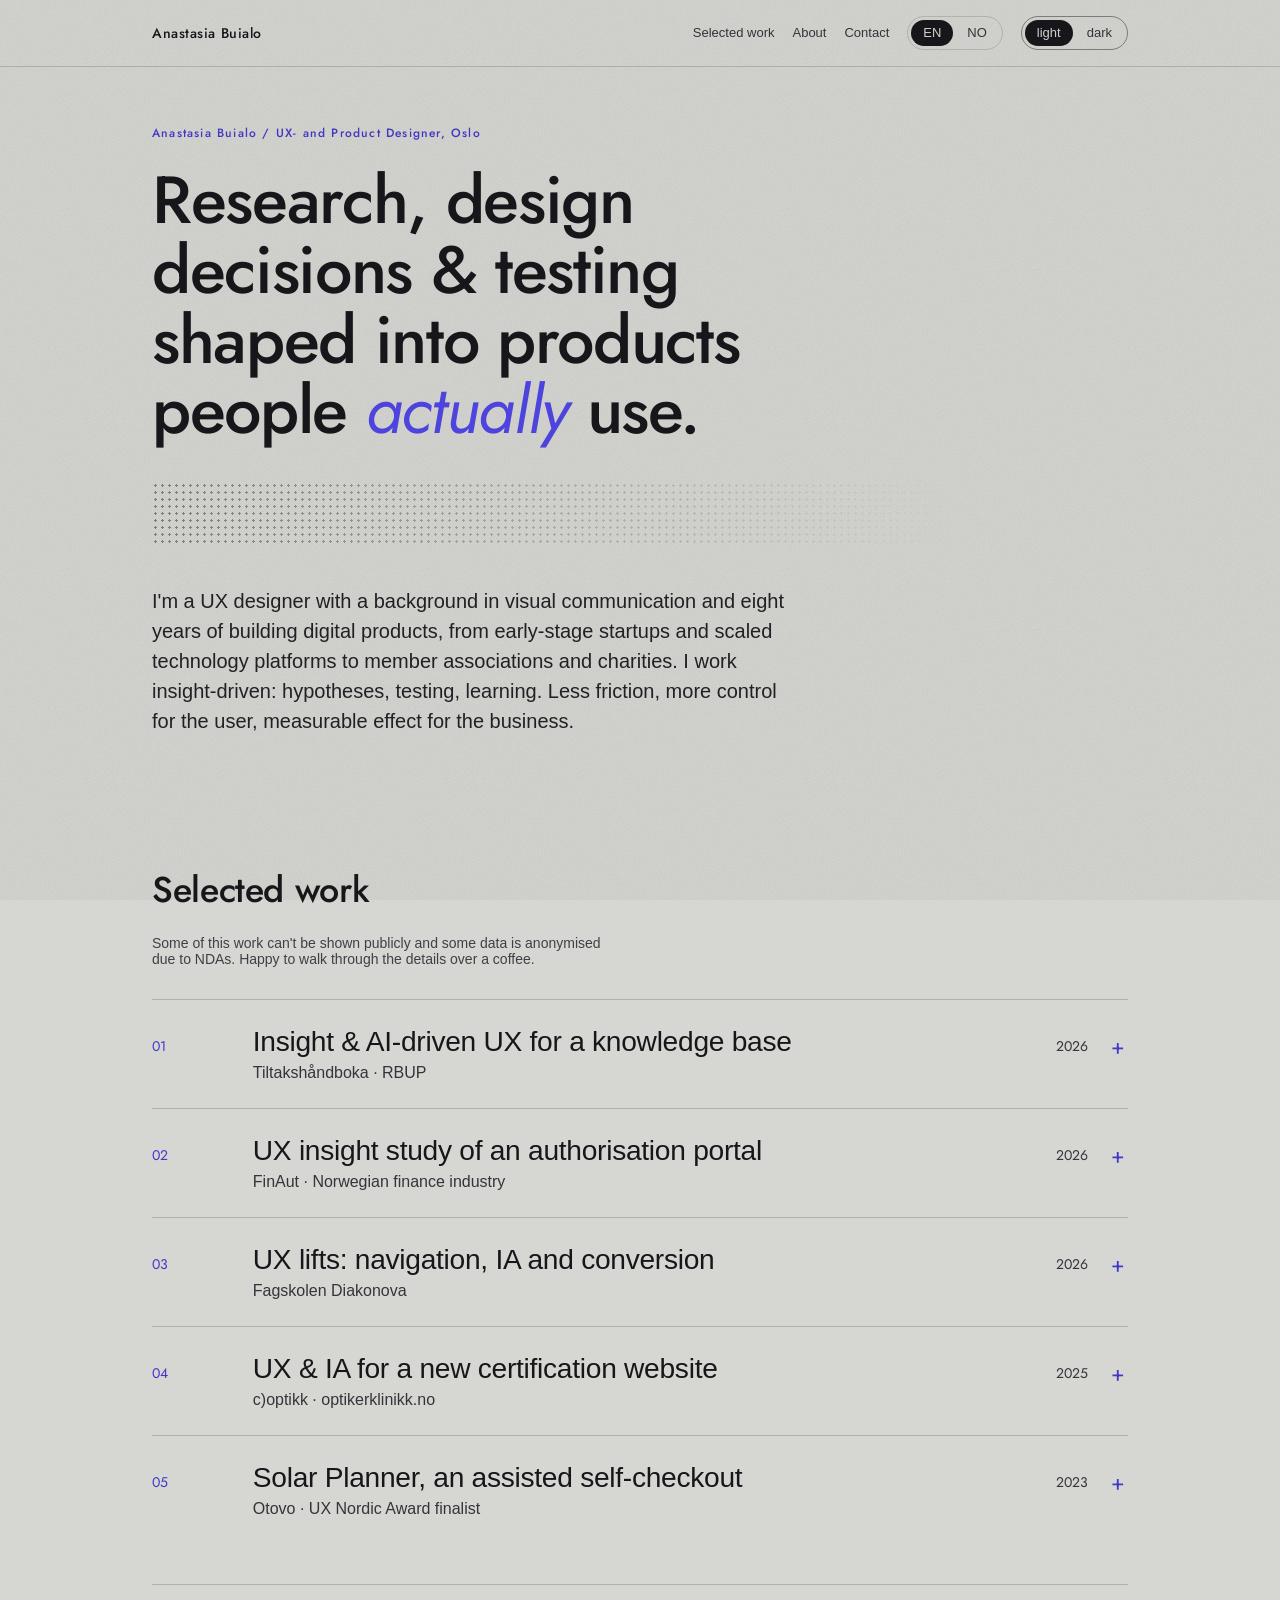
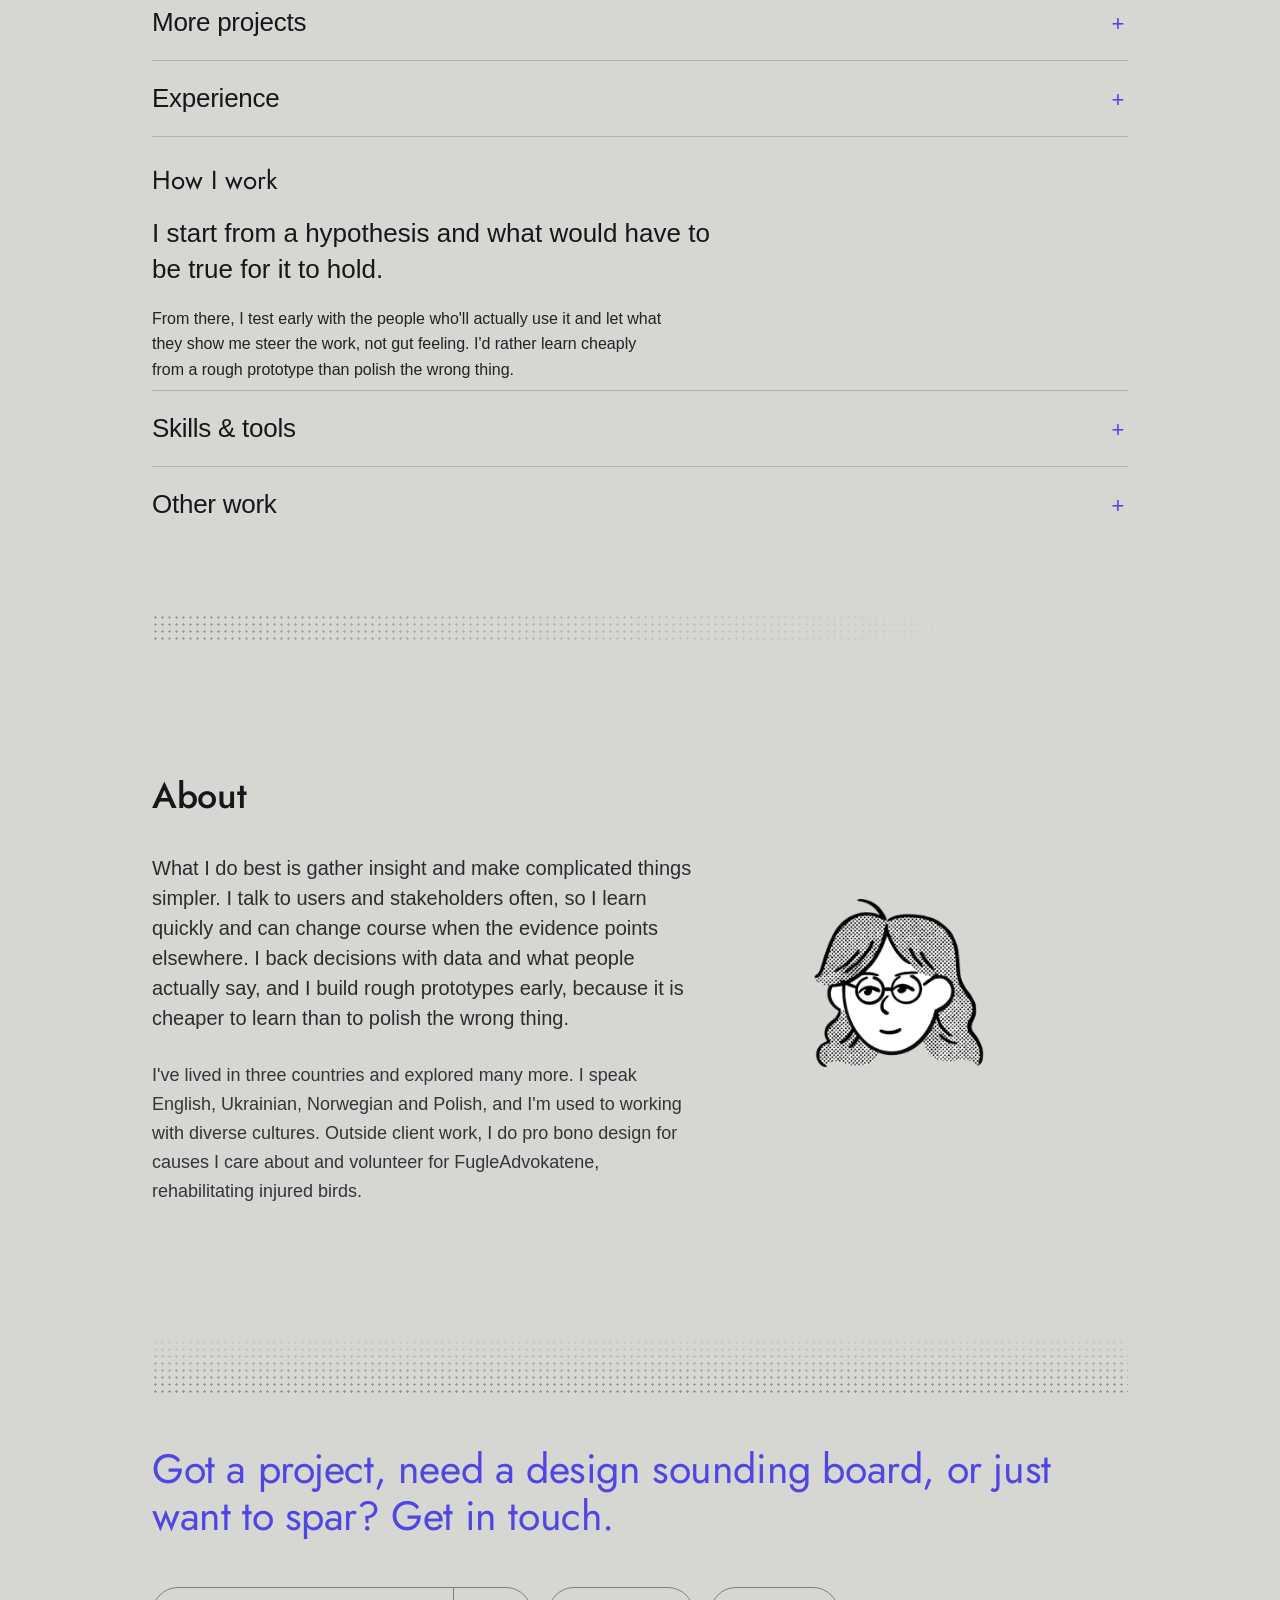
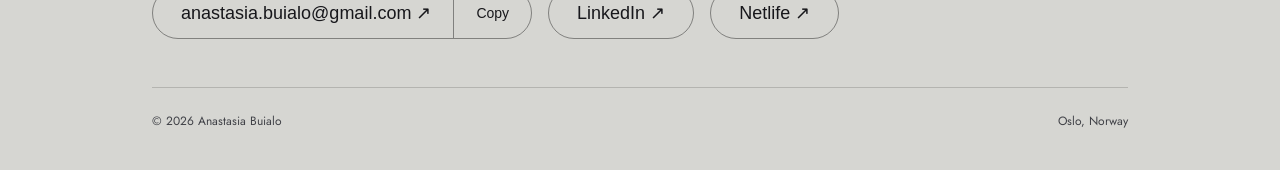
==== commit 6f7fa44b: "Home: reorder secondary stack (More projects, Experience, How I work, Skills, Other work); keep appr" ====
--- a/index.html
+++ b/index.html
@@ -63,41 +63,6 @@
       </div>
     </section>
 
-    <section id="method-en" class="section section--bordered">
-      <div class="section-head">
-        <h2>How I work</h2>
-      </div>
-      <p class="approach-lead">I start from a hypothesis and what would have to be true for it to hold.</p>
-      <p class="approach-body">From there, I test early with the people who'll actually use it and let what they show me steer the work, not gut feeling. I'd rather learn cheaply from a rough prototype than polish the wrong thing.</p>
-
-      <div class="disclosure" style="margin-top:44px">
-        <button class="acc-head" type="button" aria-expanded="false" aria-controls="skills-en">
-          <span class="acc-title">Skills &amp; tools</span>
-          <span class="acc-icon">+</span>
-        </button>
-        <div class="acc-panel" id="skills-en" hidden>
-          <div class="rows">
-            <div class="row row--tight">
-              <p class="row-label">Design</p>
-              <p class="skills-text">Interaction design<span class="mid">·</span>​Concept development<span class="mid">·</span>​Wireframing &amp; prototyping<span class="mid">·</span>​UI design<span class="mid">·</span>​Design systems<span class="mid">·</span>​Form design<span class="mid">·</span>​Visual identity &amp; graphic design</p>
-            </div>
-            <div class="row row--tight">
-              <p class="row-label">Research &amp; insight</p>
-              <p class="skills-text">User testing<span class="mid">·</span>​User interviews<span class="mid">·</span>​Journey &amp; service mapping<span class="mid">·</span>​Card sorting<span class="mid">·</span>​A/B &amp; hypothesis testing<span class="mid">·</span>​Analytics and metrics<span class="mid">·</span>​Insight reporting</p>
-            </div>
-            <div class="row row--tight">
-              <p class="row-label">Tools &amp; AI</p>
-              <p class="skills-text">Figma, FigJam<span class="mid">·</span>​Hotjar<span class="mid">·</span>​Google Analytics<span class="mid">·</span>​Lyssna<span class="mid">·</span>​Notion<span class="mid">·</span>​Adobe Illustrator, Photoshop<span class="mid">·</span>​Vibe coding with AI<span class="mid">·</span>​AI-assisted prototyping<span class="mid">·</span>​AI-assisted research synthesis<span class="mid">·</span>​Designing AI-driven features<span class="mid">·</span>​Shipping to git via the terminal &amp; the Claude–Figma bridge</p>
-            </div>
-            <div class="row row--tight">
-              <p class="row-label">Ways of working</p>
-              <p class="skills-text">Cross-functional collaboration<span class="mid">·</span>​Stakeholder communication<span class="mid">·</span>​Workshop facilitation<span class="mid">·</span>​Design ops<span class="mid">·</span>​Curiosity<span class="mid">·</span>​Student and trainee mentorship<span class="mid">·</span>​Working across markets &amp; cultures</p>
-            </div>
-          </div>
-        </div>
-      </div>
-    </section>
-
     <section id="work-en" class="section">
       <div class="section-head">
         <h2>Selected work</h2>
@@ -339,10 +304,40 @@
       </div>
         </div>
       </div>
-    </section>
-
-    <section id="visual-en" class="section">
+      <div class="stack-block" id="method-en">
+        <h2 class="stack-title">How I work</h2>
+        <p class="approach-lead">I start from a hypothesis and what would have to be true for it to hold.</p>
+      <p class="approach-body">From there, I test early with the people who'll actually use it and let what they show me steer the work, not gut feeling. I'd rather learn cheaply from a rough prototype than polish the wrong thing.</p>
+      </div>
+
       <div class="disclosure">
+        <button class="acc-head" type="button" aria-expanded="false" aria-controls="skills-en">
+          <span class="acc-title">Skills &amp; tools</span>
+          <span class="acc-icon">+</span>
+        </button>
+        <div class="acc-panel" id="skills-en" hidden>
+          <div class="rows">
+            <div class="row row--tight">
+              <p class="row-label">Design</p>
+              <p class="skills-text">Interaction design<span class="mid">·</span>​Concept development<span class="mid">·</span>​Wireframing &amp; prototyping<span class="mid">·</span>​UI design<span class="mid">·</span>​Design systems<span class="mid">·</span>​Form design<span class="mid">·</span>​Visual identity &amp; graphic design</p>
+            </div>
+            <div class="row row--tight">
+              <p class="row-label">Research &amp; insight</p>
+              <p class="skills-text">User testing<span class="mid">·</span>​User interviews<span class="mid">·</span>​Journey &amp; service mapping<span class="mid">·</span>​Card sorting<span class="mid">·</span>​A/B &amp; hypothesis testing<span class="mid">·</span>​Analytics and metrics<span class="mid">·</span>​Insight reporting</p>
+            </div>
+            <div class="row row--tight">
+              <p class="row-label">Tools &amp; AI</p>
+              <p class="skills-text">Figma, FigJam<span class="mid">·</span>​Hotjar<span class="mid">·</span>​Google Analytics<span class="mid">·</span>​Lyssna<span class="mid">·</span>​Notion<span class="mid">·</span>​Adobe Illustrator, Photoshop<span class="mid">·</span>​Vibe coding with AI<span class="mid">·</span>​AI-assisted prototyping<span class="mid">·</span>​AI-assisted research synthesis<span class="mid">·</span>​Designing AI-driven features<span class="mid">·</span>​Shipping to git via the terminal &amp; the Claude–Figma bridge</p>
+            </div>
+            <div class="row row--tight">
+              <p class="row-label">Ways of working</p>
+              <p class="skills-text">Cross-functional collaboration<span class="mid">·</span>​Stakeholder communication<span class="mid">·</span>​Workshop facilitation<span class="mid">·</span>​Design ops<span class="mid">·</span>​Curiosity<span class="mid">·</span>​Student and trainee mentorship<span class="mid">·</span>​Working across markets &amp; cultures</p>
+            </div>
+          </div>
+        </div>
+      </div>
+
+      <div class="disclosure" id="visual-en">
         <button class="acc-head" type="button" aria-expanded="false" aria-controls="otherwork-en">
           <span class="acc-title">Other work</span>
           <span class="acc-icon">+</span>
@@ -419,7 +414,7 @@
       <div class="about-grid">
         <div class="about-copy">
           <p class="about-lead">What I do best is gather insight and make complicated things simpler. I talk to users and stakeholders often, so I learn quickly and can change course when the evidence points elsewhere. I back decisions with data and what people actually say, and I build rough prototypes early, because it is cheaper to learn than to polish the wrong thing.</p>
-          <p class="about-p2">I've lived in three countries and explored many more. I speak English, Ukrainian, Norwegian and Polish, and I'm used to working with diverse cultures. Outside client work, I do pro bono design for causes I care about and volunteer with injured birds.</p>
+          <p class="about-p2">I've lived in three countries and explored many more. I speak English, Ukrainian, Norwegian and Polish, and I'm used to working with diverse cultures. Outside client work, I do pro bono design for causes I care about and volunteer for FugleAdvokatene, rehabilitating injured birds.</p>
         </div>
         <div class="about-portrait"><img src="assets/avatar.png" alt="Anastasia Buialo" class="portrait"></div>
       </div>
@@ -480,41 +475,6 @@
       <div class="dither dither--hero" aria-hidden="true"></div>
       <div class="hero-grid hero-grid--single">
         <p class="hero-lead">Jeg er UX-designer med bakgrunn i visuell kommunikasjon og åtte års erfaring fra utvikling av digitale produkter, fra tidligfase startups og skalerte teknologiplattformer til foreninger og veldedige organisasjoner. Jeg jobber innsiktsbasert: hypoteser, testing, læring. Mindre friksjon og mer kontroll for brukeren, målbar effekt for forretningen.</p>
-      </div>
-    </section>
-
-    <section id="method-no" class="section section--bordered">
-      <div class="section-head">
-        <h2>Slik jobber jeg</h2>
-      </div>
-      <p class="approach-lead">Jeg starter fra en hypotese og hva som må være sant for at den skal holde.</p>
-      <p class="approach-body">Derfra tester jeg tidlig med folk som faktisk skal bruke det, og lar det de viser meg styre arbeidet, ikke magefølelsen. Jeg lærer heller billig av en rå prototype enn å pusse på feil ting.</p>
-
-      <div class="disclosure" style="margin-top:44px">
-        <button class="acc-head" type="button" aria-expanded="false" aria-controls="skills-no">
-          <span class="acc-title">Ferdigheter og verktøy</span>
-          <span class="acc-icon">+</span>
-        </button>
-        <div class="acc-panel" id="skills-no" hidden>
-          <div class="rows">
-            <div class="row row--tight">
-              <p class="row-label">Design</p>
-              <p class="skills-text">Interaksjonsdesign<span class="mid">·</span>​Konseptutvikling<span class="mid">·</span>​Wireframing og prototyping<span class="mid">·</span>​UI-design<span class="mid">·</span>​Designsystem<span class="mid">·</span>​Skjemadesign<span class="mid">·</span>​Visuell identitet og grafisk design</p>
-            </div>
-            <div class="row row--tight">
-              <p class="row-label">Analyse og innsikt</p>
-              <p class="skills-text">Brukertesting<span class="mid">·</span>​Brukerintervjuer<span class="mid">·</span>​Bruker- og tjenestereiser<span class="mid">·</span>​Kortsortering<span class="mid">·</span>​A/B- og hypotesetesting<span class="mid">·</span>​Analyse og måling<span class="mid">·</span>​Innsiktsrapportering</p>
-            </div>
-            <div class="row row--tight">
-              <p class="row-label">Verktøy og KI</p>
-              <p class="skills-text">Figma, FigJam<span class="mid">·</span>​Hotjar<span class="mid">·</span>​Google Analytics<span class="mid">·</span>​Lyssna<span class="mid">·</span>​Notion<span class="mid">·</span>​Adobe Illustrator, Photoshop<span class="mid">·</span>​Vibekoding med KI<span class="mid">·</span>​KI-assistert prototyping<span class="mid">·</span>​KI-assistert innsiktssyntese<span class="mid">·</span>​Design av KI-drevne funksjoner<span class="mid">·</span>​Shipping til git via terminalen og Claude–Figma-broen</p>
-            </div>
-            <div class="row row--tight">
-              <p class="row-label">Arbeidsmåte</p>
-              <p class="skills-text">Tverrfaglig samarbeid<span class="mid">·</span>​Interessentkommunikasjon<span class="mid">·</span>​Fasilitering av workshops<span class="mid">·</span>​Designops<span class="mid">·</span>​Nysgjerrighet<span class="mid">·</span>​Mentorering av studenter og traineer<span class="mid">·</span>​Arbeid på tvers av markeder og kulturer</p>
-            </div>
-          </div>
-        </div>
       </div>
     </section>
 
@@ -759,10 +719,40 @@
       </div>
         </div>
       </div>
-    </section>
-
-    <section id="visual-no" class="section">
+      <div class="stack-block" id="method-no">
+        <h2 class="stack-title">Slik jobber jeg</h2>
+        <p class="approach-lead">Jeg starter fra en hypotese og hva som må være sant for at den skal holde.</p>
+      <p class="approach-body">Derfra tester jeg tidlig med folk som faktisk skal bruke det, og lar det de viser meg styre arbeidet, ikke magefølelsen. Jeg lærer heller billig av en rå prototype enn å pusse på feil ting.</p>
+      </div>
+
       <div class="disclosure">
+        <button class="acc-head" type="button" aria-expanded="false" aria-controls="skills-no">
+          <span class="acc-title">Ferdigheter og verktøy</span>
+          <span class="acc-icon">+</span>
+        </button>
+        <div class="acc-panel" id="skills-no" hidden>
+          <div class="rows">
+            <div class="row row--tight">
+              <p class="row-label">Design</p>
+              <p class="skills-text">Interaksjonsdesign<span class="mid">·</span>​Konseptutvikling<span class="mid">·</span>​Wireframing og prototyping<span class="mid">·</span>​UI-design<span class="mid">·</span>​Designsystem<span class="mid">·</span>​Skjemadesign<span class="mid">·</span>​Visuell identitet og grafisk design</p>
+            </div>
+            <div class="row row--tight">
+              <p class="row-label">Analyse og innsikt</p>
+              <p class="skills-text">Brukertesting<span class="mid">·</span>​Brukerintervjuer<span class="mid">·</span>​Bruker- og tjenestereiser<span class="mid">·</span>​Kortsortering<span class="mid">·</span>​A/B- og hypotesetesting<span class="mid">·</span>​Analyse og måling<span class="mid">·</span>​Innsiktsrapportering</p>
+            </div>
+            <div class="row row--tight">
+              <p class="row-label">Verktøy og KI</p>
+              <p class="skills-text">Figma, FigJam<span class="mid">·</span>​Hotjar<span class="mid">·</span>​Google Analytics<span class="mid">·</span>​Lyssna<span class="mid">·</span>​Notion<span class="mid">·</span>​Adobe Illustrator, Photoshop<span class="mid">·</span>​Vibekoding med KI<span class="mid">·</span>​KI-assistert prototyping<span class="mid">·</span>​KI-assistert innsiktssyntese<span class="mid">·</span>​Design av KI-drevne funksjoner<span class="mid">·</span>​Shipping til git via terminalen og Claude–Figma-broen</p>
+            </div>
+            <div class="row row--tight">
+              <p class="row-label">Arbeidsmåte</p>
+              <p class="skills-text">Tverrfaglig samarbeid<span class="mid">·</span>​Interessentkommunikasjon<span class="mid">·</span>​Fasilitering av workshops<span class="mid">·</span>​Designops<span class="mid">·</span>​Nysgjerrighet<span class="mid">·</span>​Mentorering av studenter og traineer<span class="mid">·</span>​Arbeid på tvers av markeder og kulturer</p>
+            </div>
+          </div>
+        </div>
+      </div>
+
+      <div class="disclosure" id="visual-no">
         <button class="acc-head" type="button" aria-expanded="false" aria-controls="otherwork-no">
           <span class="acc-title">Annet arbeid</span>
           <span class="acc-icon">+</span>
@@ -839,7 +829,7 @@
       <div class="about-grid">
         <div class="about-copy">
           <p class="about-lead">Det jeg er best på, er å samle innsikt og gjøre kompliserte ting enklere. Jeg snakker ofte med brukere og interessenter, så jeg lærer raskt og kan endre kurs når funnene peker et annet sted. Jeg tar beslutninger basert på data og det folk faktisk sier, og lager grove prototyper tidlig, fordi det er billigere å lære enn å pusse på feil løsning.</p>
-          <p class="about-p2">Jeg har bodd i tre land og utforsket mange flere. Jeg snakker engelsk, ukrainsk, norsk og polsk, og er vant til å jobbe med ulike kulturer. Utenfor kundeoppdrag gjør jeg pro bono-design for saker jeg bryr meg om og jobber frivillig med skadde fugler.</p>
+          <p class="about-p2">Jeg har bodd i tre land og utforsket mange flere. Jeg snakker engelsk, ukrainsk, norsk og polsk, og er vant til å jobbe med ulike kulturer. Utenfor kundeoppdrag gjør jeg pro bono-design for saker jeg bryr meg om og jobber frivillig for FugleAdvokatene med å rehabilitere skadde fugler.</p>
         </div>
         <div class="about-portrait"><img src="assets/avatar.png" alt="Anastasia Buialo" class="portrait"></div>
       </div>
--- a/styles.css
+++ b/styles.css
@@ -284,11 +284,11 @@
   padding: var(--section-y) 0;
   scroll-margin-top: 80px;
 }
-.section--bordered { border-bottom: 1px solid var(--line2); }
+/* section--bordered no longer used as a section divider (whitespace + one dotted break instead) */
+.section--bordered { border-bottom: none; }
 
 .hero {
   padding: clamp(36px, 4.5vw, 64px) 0 var(--section-y);
-  border-bottom: 1px solid var(--line2);
 }
 
 .section-head {
@@ -620,10 +620,24 @@
 .disclosure > .acc-panel .row-list {
   columns: 20rem;
   column-gap: 56px;
+  font-size: 16px;
 }
 .disclosure > .acc-panel .row-list li {
   break-inside: avoid;
-  margin: 0 0 14px;
+  margin: 0 0 12px;
+}
+
+/* Visible "How I work" block that lives in the disclosure stack */
+.stack-block {
+  border-top: 1px solid var(--line3);
+  padding: 24px 0 8px;
+}
+.stack-title {
+  font-family: var(--font-display);
+  font-size: clamp(19px, 2.2vw, 26px);
+  font-weight: 400;
+  color: var(--ink);
+  margin: 0 0 16px;
 }
 .disclosure > .acc-panel .rows,
 .disclosure > .acc-panel .index { margin-top: 0; }
@@ -744,9 +758,27 @@
     row-gap: 4px;
     align-items: baseline;
   }
-  .index-desc { grid-area: desc; font-size: 16px; }
+  .index-desc { grid-area: desc; font-size: 15px; }
   .index-year { grid-area: year; text-align: right; }
   .index-name { grid-area: name; }
+
+  /* Mobile type scale: hero stays dominant, body steps down a grade
+     so the desktop hierarchy (big display vs. calm body) is preserved. */
+  .hero-lead { font-size: 16px; line-height: 1.55; }
+  .about-lead { font-size: 17px; line-height: 1.5; }
+  .about-p2 { font-size: 15px; }
+  .about-langs { font-size: 16px; }
+  .approach-lead { font-size: 18px; }
+  .approach-body { font-size: 15px; }
+  .skills-text { font-size: 15px; }
+  .vw-intro { font-size: 15px; }
+  .vw-text { font-size: 15px; }
+  .side-copy { font-size: 15px; }
+  .disclosure > .acc-panel .row-list { font-size: 15px; }
+  .note { font-size: 14px; }
+
+  /* Much smaller avatar on mobile (~1/3 of desktop) */
+  .about-portrait { flex: 0 0 auto; width: 92px; min-width: 0; }
 }
 .block-heading {
   font-size: clamp(20px, 2.4vw, 28px);
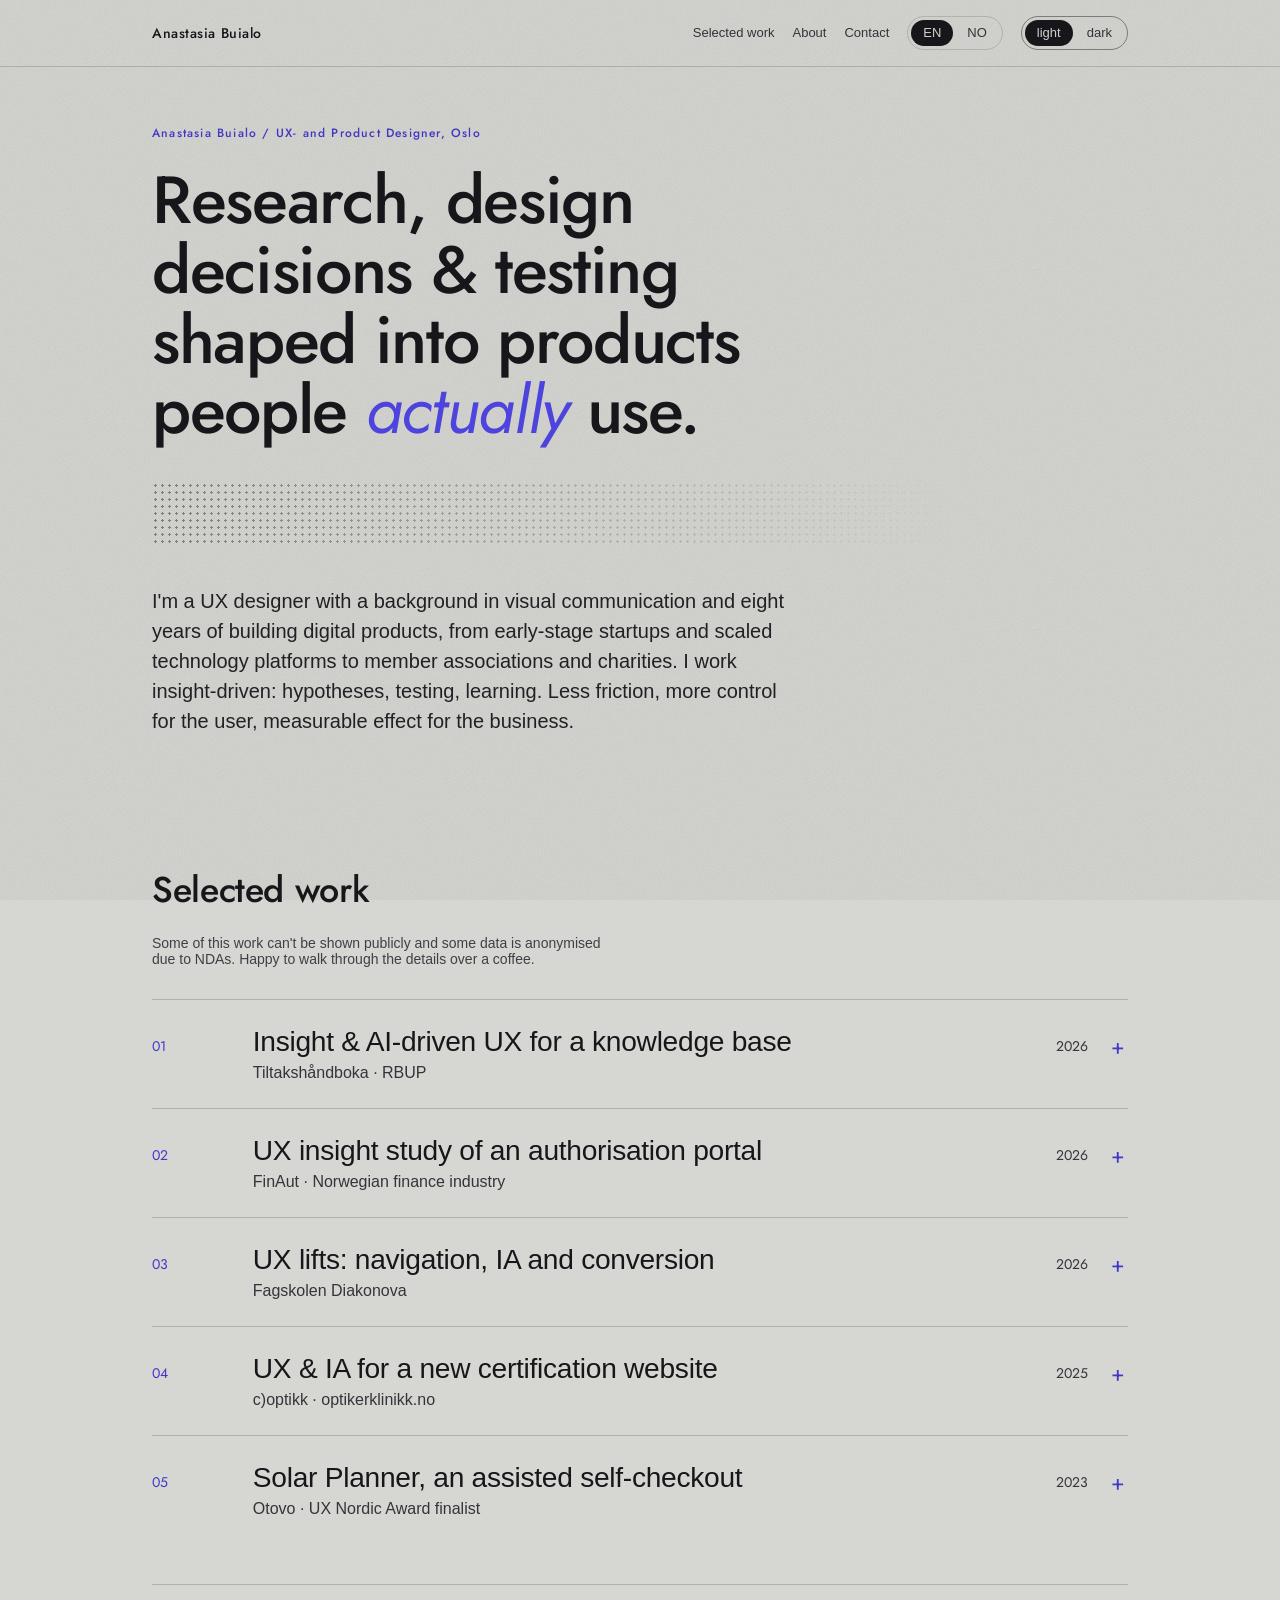
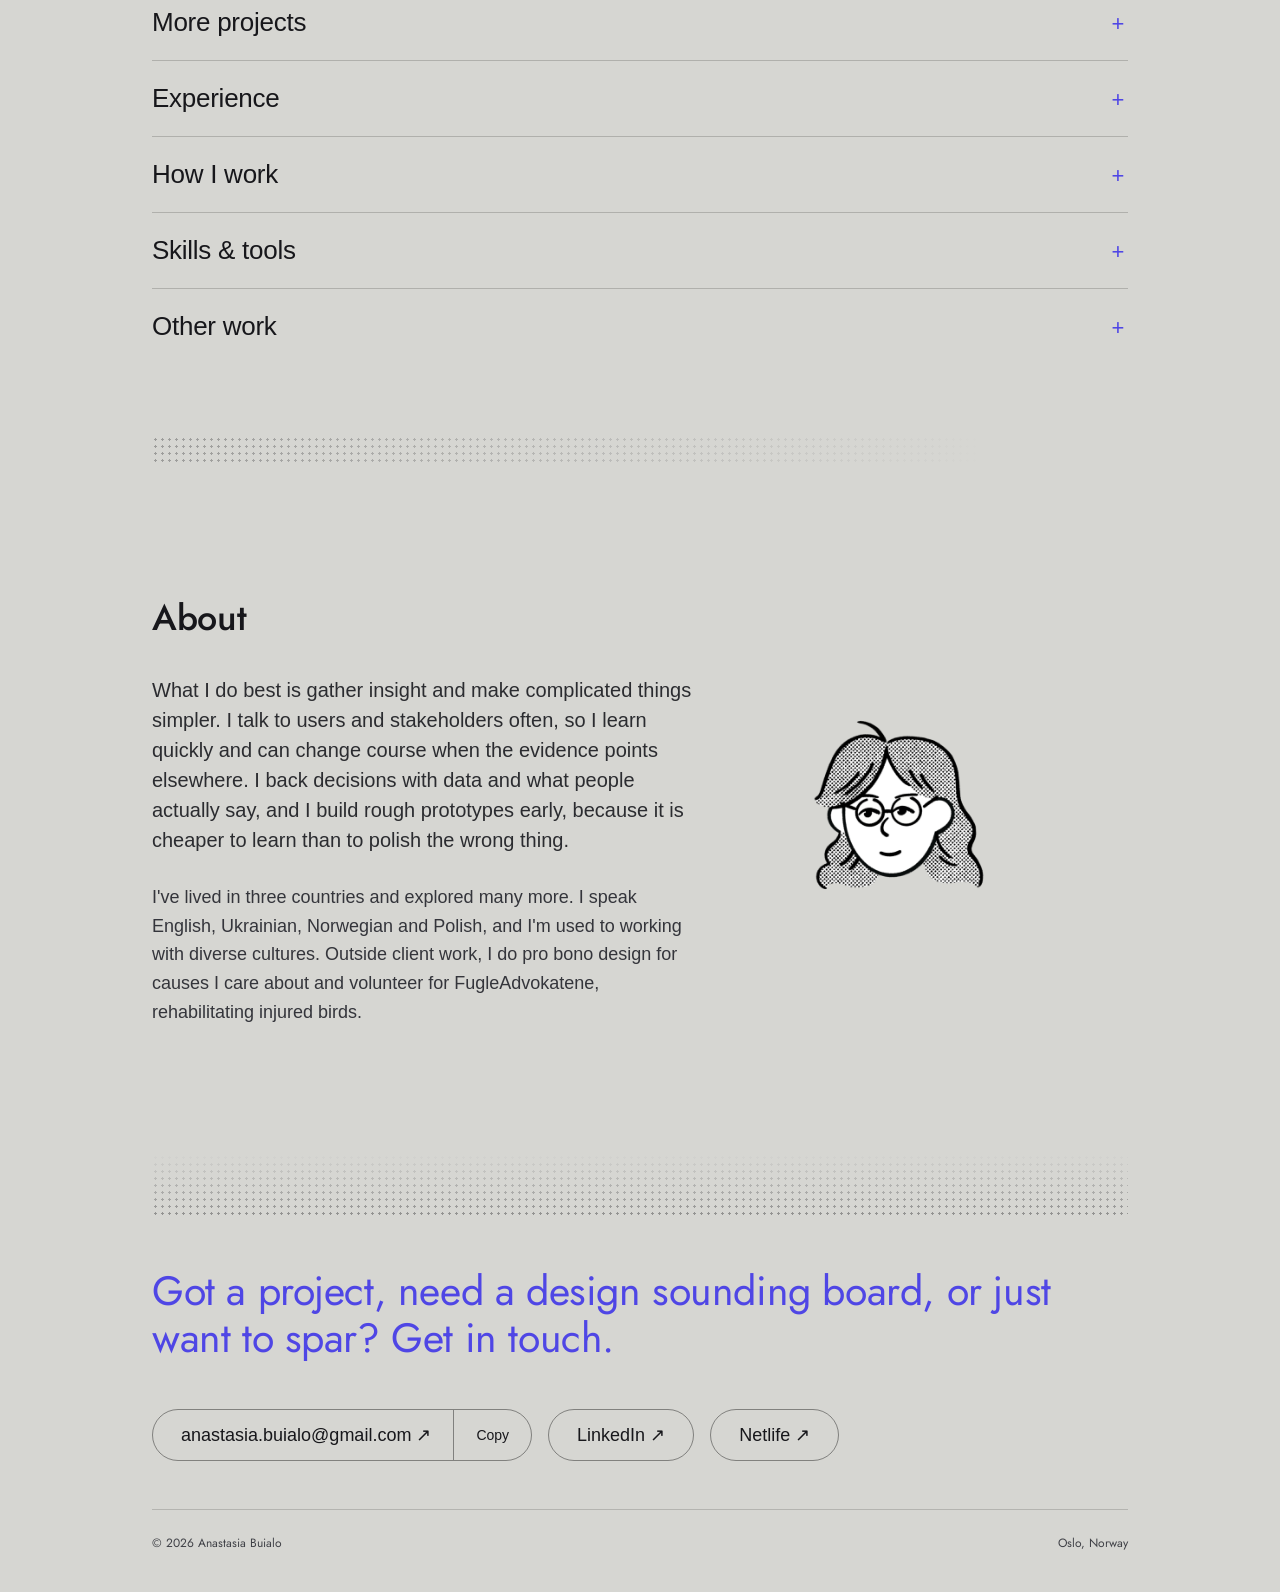
==== commit c1b12cd7: "How I work: make it a collapsible entry like Experience and Skills" ====
--- a/index.html
+++ b/index.html
@@ -304,10 +304,15 @@
       </div>
         </div>
       </div>
-      <div class="stack-block" id="method-en">
-        <h2 class="stack-title">How I work</h2>
-        <p class="approach-lead">I start from a hypothesis and what would have to be true for it to hold.</p>
+      <div class="disclosure" id="method-en">
+        <button class="acc-head" type="button" aria-expanded="false" aria-controls="approach-en">
+          <span class="acc-title">How I work</span>
+          <span class="acc-icon">+</span>
+        </button>
+        <div class="acc-panel" id="approach-en" hidden>
+          <p class="approach-lead">I start from a hypothesis and what would have to be true for it to hold.</p>
       <p class="approach-body">From there, I test early with the people who'll actually use it and let what they show me steer the work, not gut feeling. I'd rather learn cheaply from a rough prototype than polish the wrong thing.</p>
+        </div>
       </div>
 
       <div class="disclosure">
@@ -719,10 +724,15 @@
       </div>
         </div>
       </div>
-      <div class="stack-block" id="method-no">
-        <h2 class="stack-title">Slik jobber jeg</h2>
-        <p class="approach-lead">Jeg starter fra en hypotese og hva som må være sant for at den skal holde.</p>
+      <div class="disclosure" id="method-no">
+        <button class="acc-head" type="button" aria-expanded="false" aria-controls="approach-no">
+          <span class="acc-title">Slik jobber jeg</span>
+          <span class="acc-icon">+</span>
+        </button>
+        <div class="acc-panel" id="approach-no" hidden>
+          <p class="approach-lead">Jeg starter fra en hypotese og hva som må være sant for at den skal holde.</p>
       <p class="approach-body">Derfra tester jeg tidlig med folk som faktisk skal bruke det, og lar det de viser meg styre arbeidet, ikke magefølelsen. Jeg lærer heller billig av en rå prototype enn å pusse på feil ting.</p>
+        </div>
       </div>
 
       <div class="disclosure">
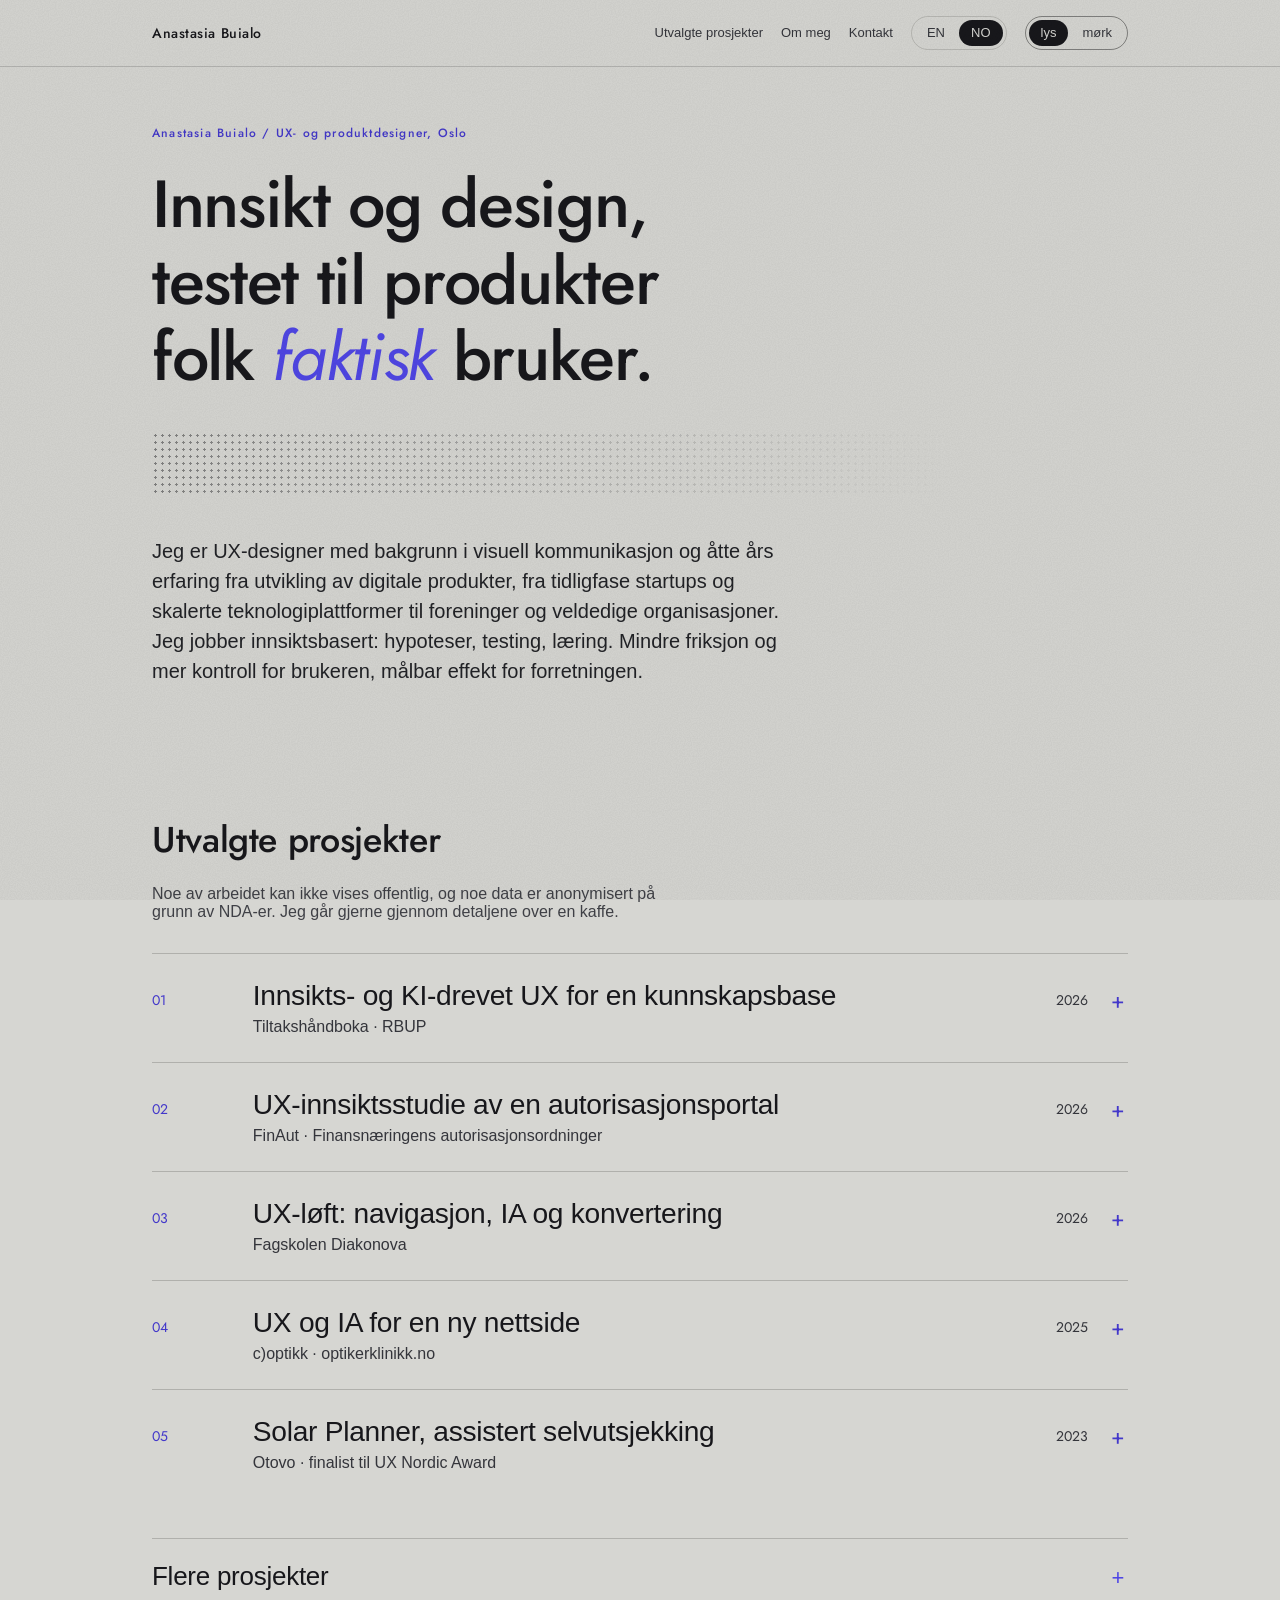
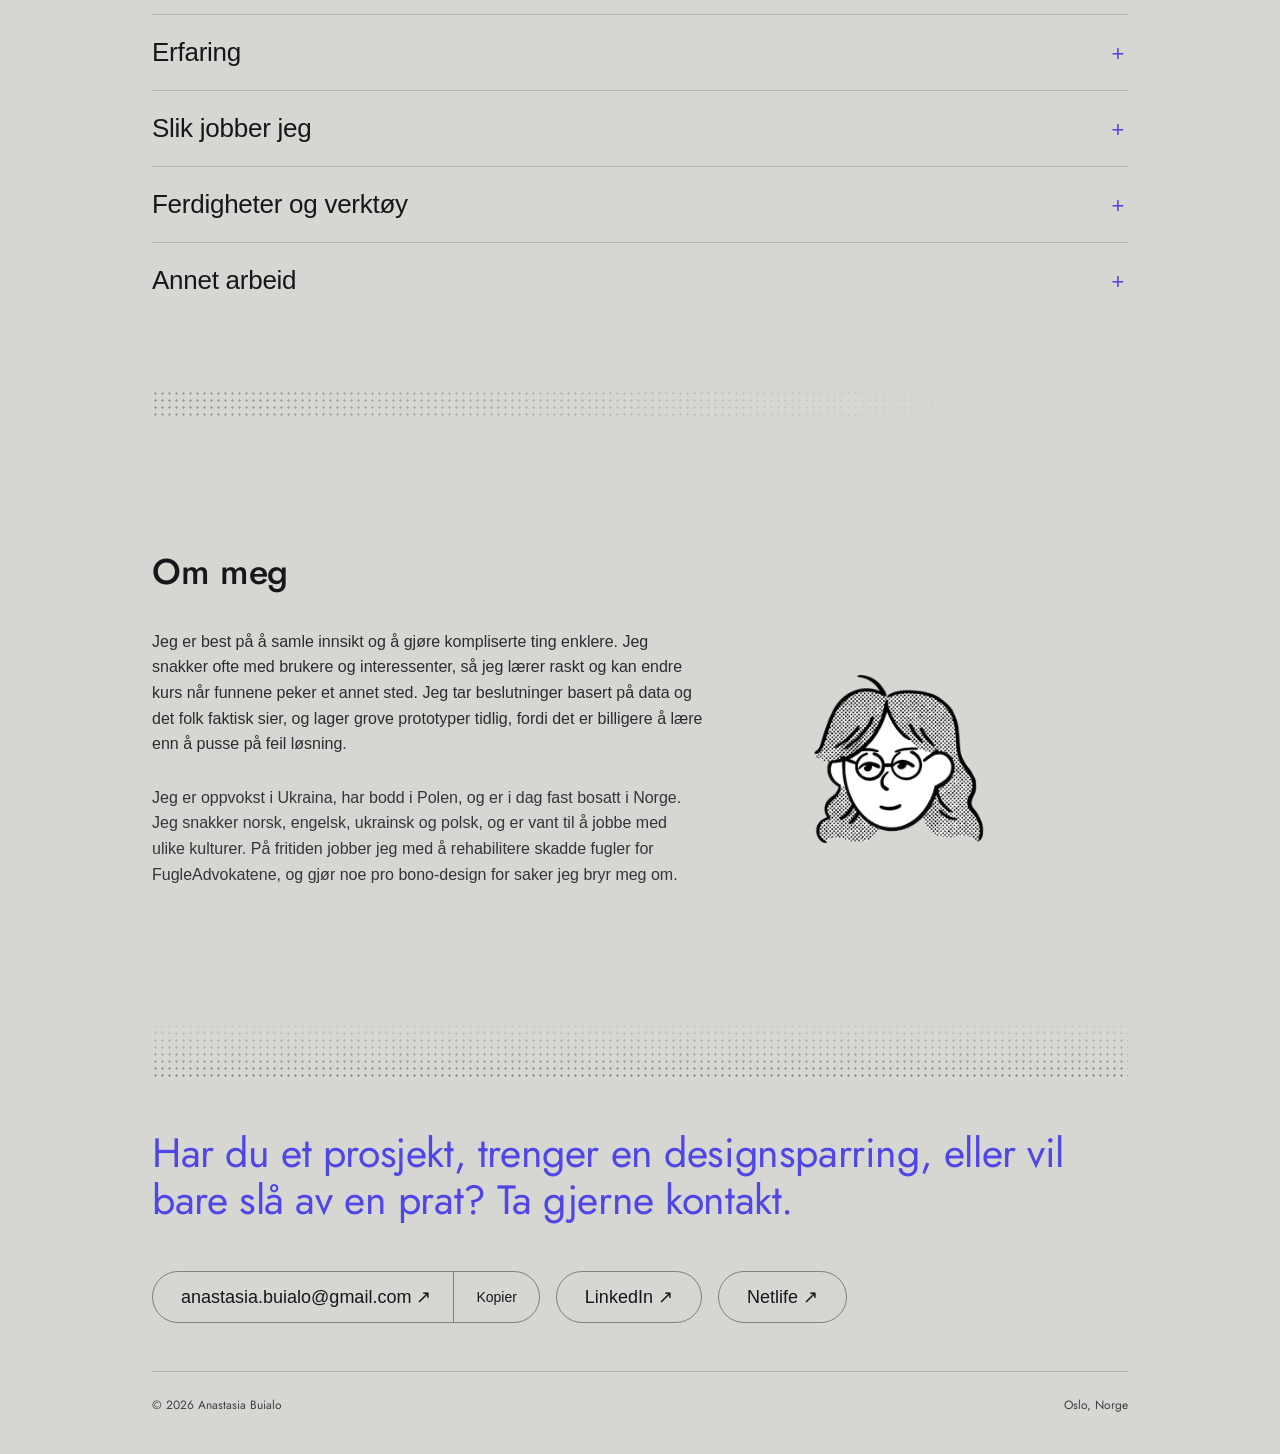
==== commit 5ce07047: "Make Norwegian the default language, unify body text sizes, revise About-me copy - Default landing l" ====
--- a/index.html
+++ b/index.html
@@ -1,5 +1,5 @@
 <!DOCTYPE html>
-<html lang="en">
+<html lang="no">
 <head>
 <meta charset="utf-8">
 <meta name="viewport" content="width=device-width, initial-scale=1">
@@ -12,7 +12,7 @@
 <link rel="icon" type="image/png" href="assets/avatar.png">
 <link rel="stylesheet" href="styles.css">
 </head>
-<body data-theme="light" data-lang="en">
+<body data-theme="light" data-lang="no">
 <script>
 /* Set theme + language before first paint to avoid a flash. */
 (function () {
@@ -40,8 +40,8 @@
             <a href="#contact-en" class="nav-link">Contact</a>
           </div>
           <div class="seg" role="group" aria-label="Language">
-            <button class="seg-btn" type="button" data-set-lang="en" aria-pressed="true">EN</button>
-            <button class="seg-btn" type="button" data-set-lang="no" aria-pressed="false">NO</button>
+            <button class="seg-btn" type="button" data-set-lang="en" aria-pressed="false">EN</button>
+            <button class="seg-btn" type="button" data-set-lang="no" aria-pressed="true">NO</button>
           </div>
           <div class="seg seg--theme" role="group" aria-label="Theme">
             <button class="seg-btn seg-btn--theme" type="button" data-set-theme="light" aria-pressed="true">light</button>
@@ -718,7 +718,7 @@
         <div class="row">
           <p class="row-label">Språk</p>
           <ul class="row-list">
-            <li>Engelsk · Norsk · Ukrainsk · Polsk</li>
+            <li>Norsk · Engelsk · Ukrainsk · Polsk</li>
           </ul>
         </div>
       </div>
@@ -838,8 +838,8 @@
       </div>
       <div class="about-grid">
         <div class="about-copy">
-          <p class="about-lead">Det jeg er best på, er å samle innsikt og gjøre kompliserte ting enklere. Jeg snakker ofte med brukere og interessenter, så jeg lærer raskt og kan endre kurs når funnene peker et annet sted. Jeg tar beslutninger basert på data og det folk faktisk sier, og lager grove prototyper tidlig, fordi det er billigere å lære enn å pusse på feil løsning.</p>
-          <p class="about-p2">Jeg har bodd i tre land og utforsket mange flere. Jeg snakker engelsk, ukrainsk, norsk og polsk, og er vant til å jobbe med ulike kulturer. Utenfor kundeoppdrag gjør jeg pro bono-design for saker jeg bryr meg om og jobber frivillig for FugleAdvokatene med å rehabilitere skadde fugler.</p>
+          <p class="about-lead">Jeg er best på å samle innsikt og å gjøre kompliserte ting enklere. Jeg snakker ofte med brukere og interessenter, så jeg lærer raskt og kan endre kurs når funnene peker et annet sted. Jeg tar beslutninger basert på data og det folk faktisk sier, og lager grove prototyper tidlig, fordi det er billigere å lære enn å pusse på feil løsning.</p>
+          <p class="about-p2">Jeg er oppvokst i Ukraina, har bodd i Polen, og er i dag fast bosatt i Norge. Jeg snakker norsk, engelsk, ukrainsk og polsk, og er vant til å jobbe med ulike kulturer. På fritiden jobber jeg med å rehabilitere skadde fugler for FugleAdvokatene, og gjør noe pro bono-design for saker jeg bryr meg om.</p>
         </div>
         <div class="about-portrait"><img src="assets/avatar.png" alt="Anastasia Buialo" class="portrait"></div>
       </div>
--- a/styles.css
+++ b/styles.css
@@ -339,7 +339,7 @@
   margin: 40px 0 16px;
 }
 .note {
-  font-size: 14px;
+  font-size: 16px;
   font-weight: 400;
   color: var(--mut);
   margin: 0;
@@ -573,13 +573,13 @@
 }
 .acc-panel[hidden] { display: none; }
 
-/* Short statement of approach (replaces the step grid) */
+/* Short statement of approach — kept smaller than the entry title */
 .approach-lead {
-  font-size: clamp(20px, 2.4vw, 26px);
-  line-height: 1.4;
-  color: var(--ink);
-  margin: 0;
-  max-width: 40ch;
+  font-size: 18px;
+  line-height: 1.45;
+  color: var(--ink);
+  margin: 0;
+  max-width: 46ch;
 }
 .approach-body {
   font-size: 16px;
@@ -740,7 +740,7 @@
 }
 /* The work (what she did) leads; the client is secondary */
 .index-name { font-size: 15px; font-weight: 500; color: var(--sub); }
-.index-desc { font-size: 18px; font-weight: 400; color: var(--ink); line-height: 1.45; }
+.index-desc { font-size: 16px; font-weight: 400; color: var(--ink); line-height: 1.45; }
 .index-year {
   font-family: var(--font-display);
   font-size: 14px;
@@ -748,38 +748,6 @@
   white-space: nowrap;
 }
 /* Stack the project index on mobile so nothing forces horizontal scroll */
-@media (max-width: 640px) {
-  .index-row {
-    grid-template-columns: 1fr auto;
-    grid-template-areas:
-      "desc year"
-      "name name";
-    column-gap: 16px;
-    row-gap: 4px;
-    align-items: baseline;
-  }
-  .index-desc { grid-area: desc; font-size: 15px; }
-  .index-year { grid-area: year; text-align: right; }
-  .index-name { grid-area: name; }
-
-  /* Mobile type scale: hero stays dominant, body steps down a grade
-     so the desktop hierarchy (big display vs. calm body) is preserved. */
-  .hero-lead { font-size: 16px; line-height: 1.55; }
-  .about-lead { font-size: 17px; line-height: 1.5; }
-  .about-p2 { font-size: 15px; }
-  .about-langs { font-size: 16px; }
-  .approach-lead { font-size: 18px; }
-  .approach-body { font-size: 15px; }
-  .skills-text { font-size: 15px; }
-  .vw-intro { font-size: 15px; }
-  .vw-text { font-size: 15px; }
-  .side-copy { font-size: 15px; }
-  .disclosure > .acc-panel .row-list { font-size: 15px; }
-  .note { font-size: 14px; }
-
-  /* Much smaller avatar on mobile (~1/3 of desktop) */
-  .about-portrait { flex: 0 0 auto; width: 92px; min-width: 0; }
-}
 .block-heading {
   font-size: clamp(20px, 2.4vw, 28px);
   font-weight: 500;
@@ -843,15 +811,15 @@
 }
 .about-copy { flex: 1 1 420px; max-width: 62ch; }
 .about-lead {
-  font-size: 20px;
-  line-height: 1.5;
+  font-size: 16px;
+  line-height: 1.6;
   font-weight: 400;
   color: var(--big);
   margin: 0;
   text-wrap: pretty;
 }
 .about-p2 {
-  font-size: 18px;
+  font-size: 16px;
   line-height: 1.6;
   font-weight: 400;
   color: var(--sub);
@@ -1255,3 +1223,41 @@
 @media (max-width: 540px) {
   .footer-credits { flex-direction: column; gap: 8px; }
 }
+
+/* ============================================================
+   Mobile overrides — placed last so they win over base rules
+   regardless of where those appear earlier in the file.
+   ============================================================ */
+@media (max-width: 640px) {
+  /* Project index stacks */
+  .index-row {
+    grid-template-columns: 1fr auto;
+    grid-template-areas:
+      "desc year"
+      "name name";
+    column-gap: 16px;
+    row-gap: 4px;
+    align-items: baseline;
+  }
+  .index-desc { grid-area: desc; font-size: 15px; }
+  .index-year { grid-area: year; text-align: right; }
+  .index-name { grid-area: name; }
+
+  /* Type scale: hero stays dominant, body steps down a grade */
+  .hero-lead { font-size: 15px; line-height: 1.5; }
+  .about-lead { font-size: 15px; line-height: 1.5; }
+  .about-p2 { font-size: 15px; }
+  .about-langs { font-size: 16px; }
+  .approach-lead { font-size: 16px; }
+  .approach-body { font-size: 15px; }
+  .skills-text { font-size: 15px; }
+  .vw-intro { font-size: 15px; }
+  .vw-text { font-size: 15px; }
+  .side-copy { font-size: 15px; }
+  .disclosure > .acc-panel .row-list { font-size: 15px; }
+  .note { font-size: 15px; }
+
+  /* Compact About: small avatar tucked at the top, tight gap */
+  .about-grid { gap: 16px; }
+  .about-portrait { flex: 0 0 auto; width: 124px; min-width: 0; order: -1; }
+}
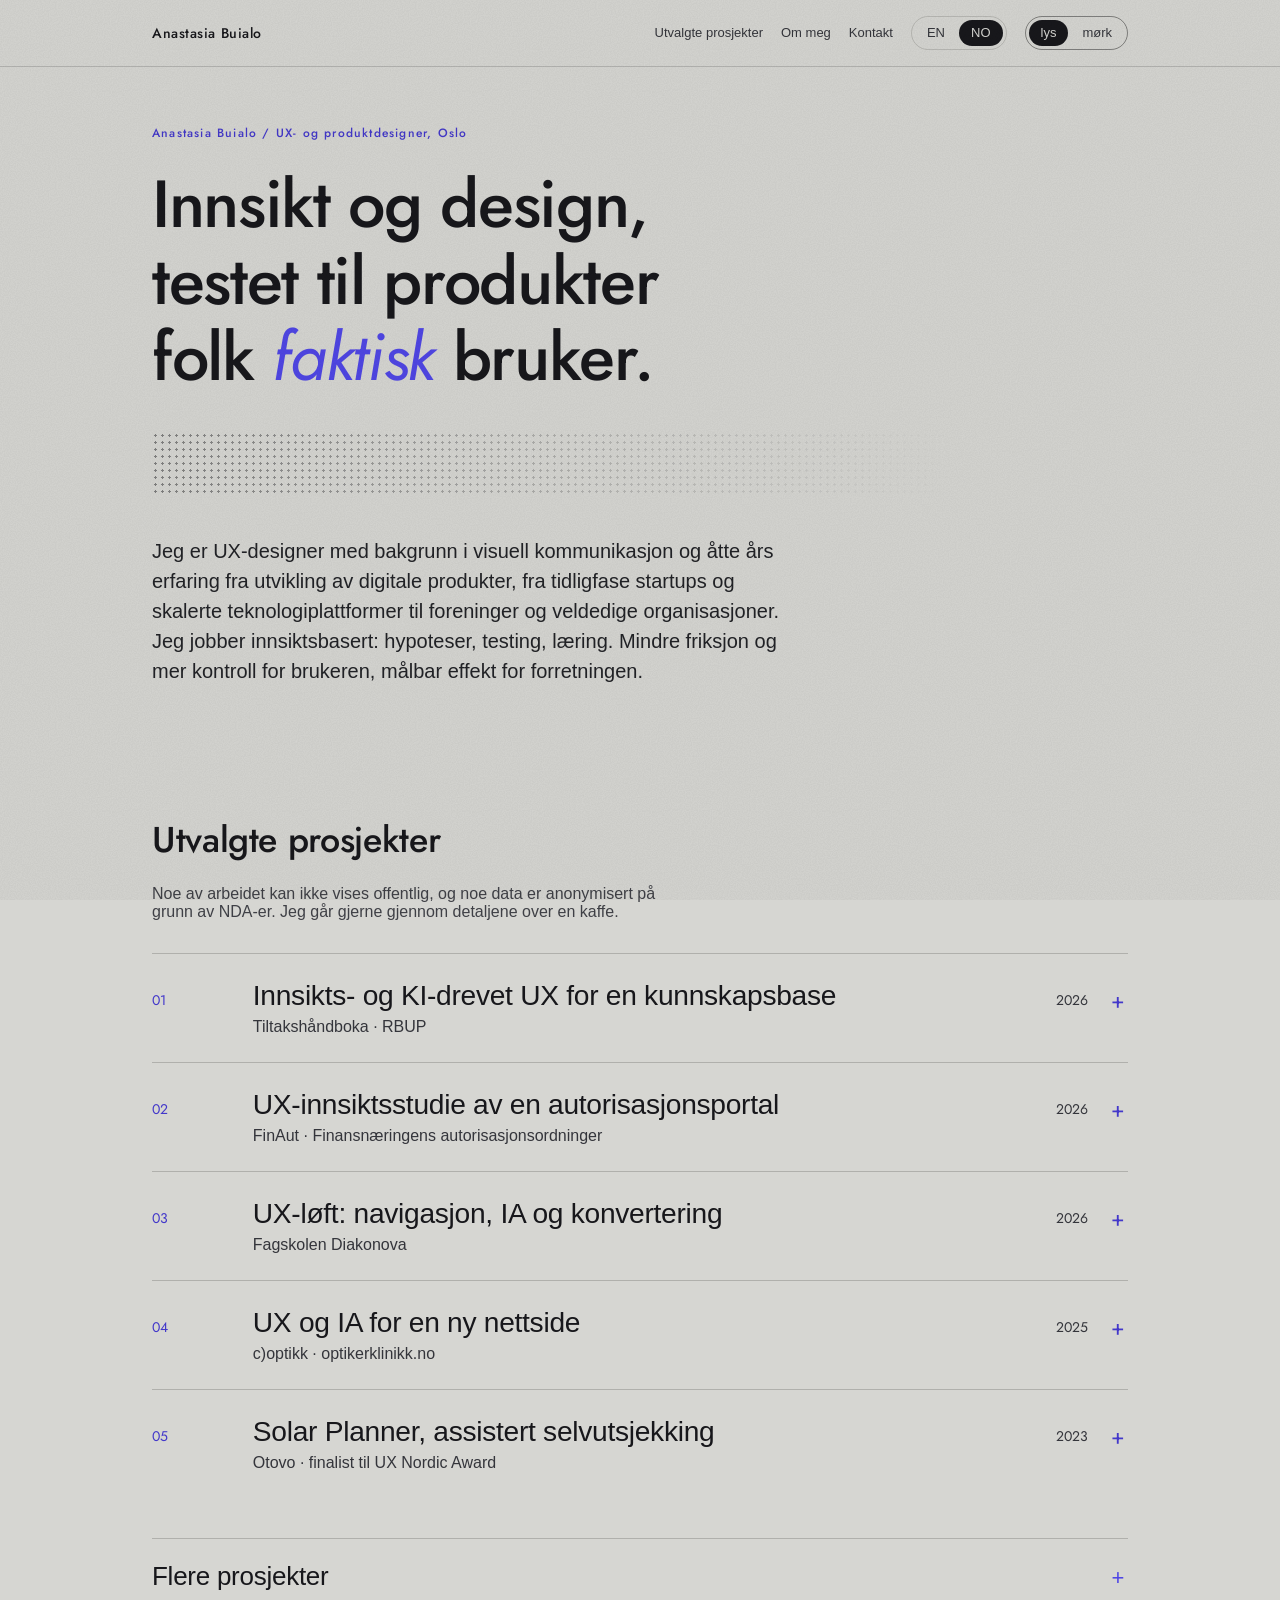
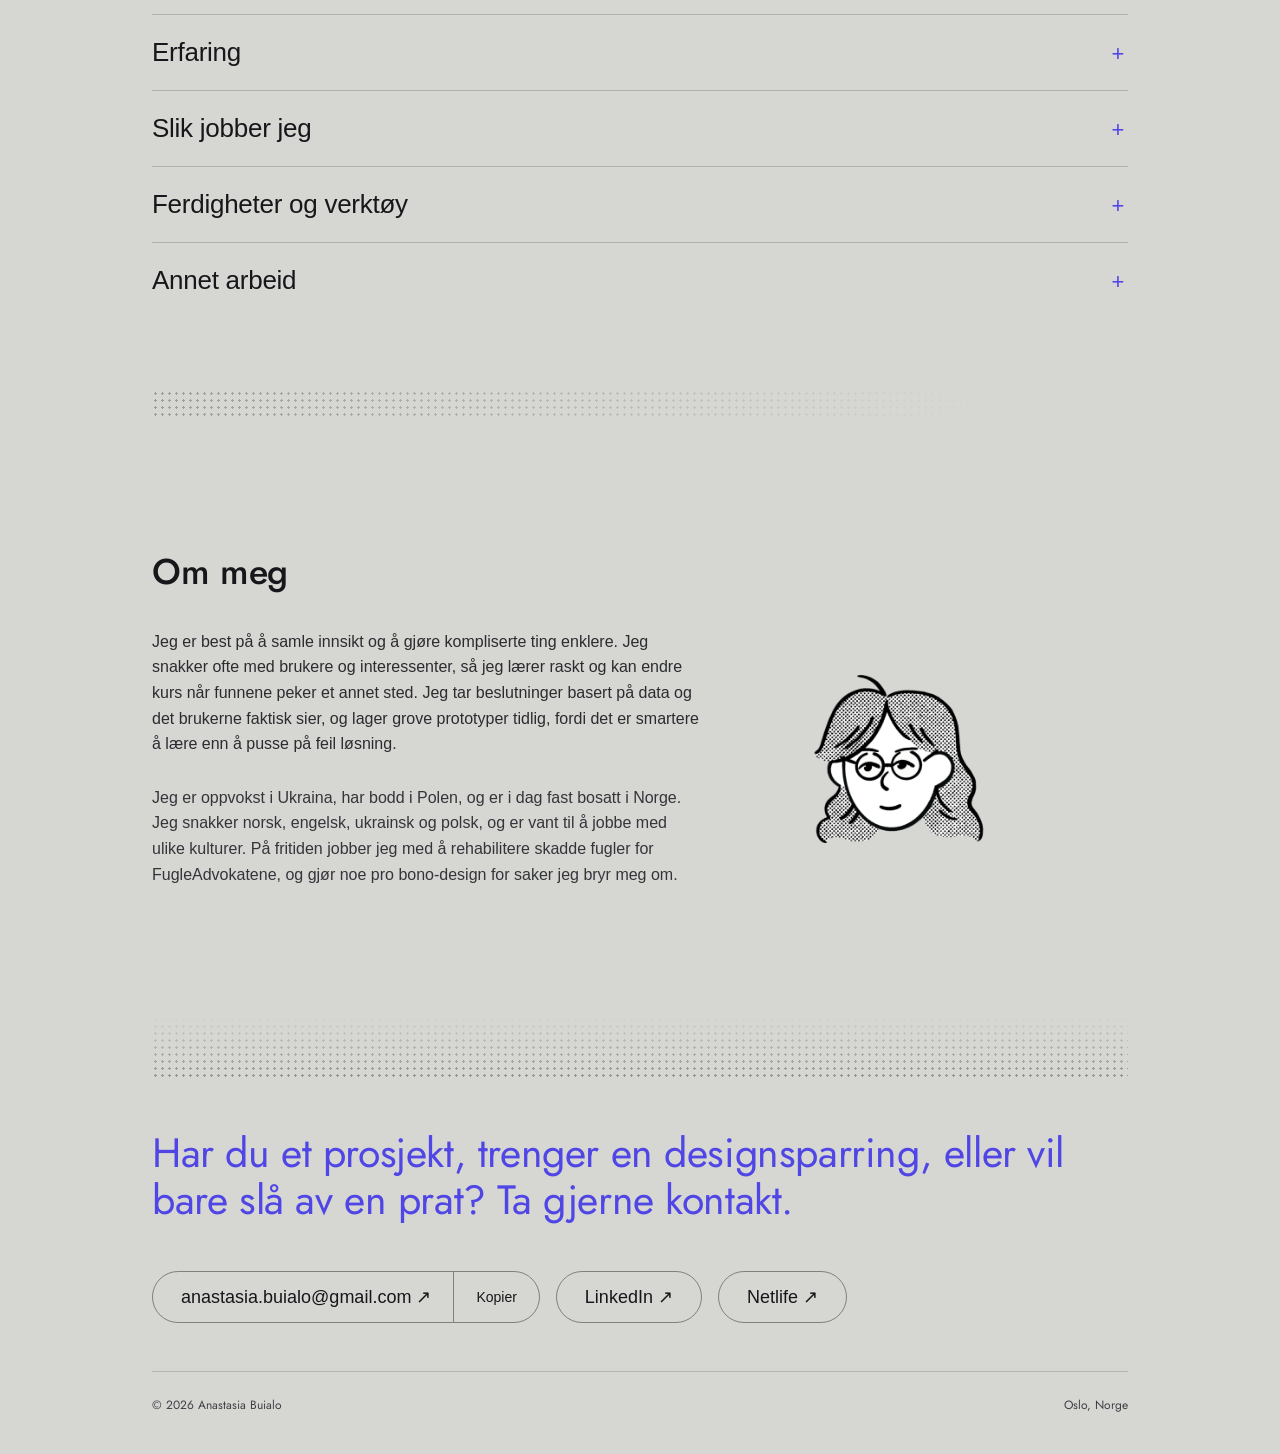
==== commit 4e896b99: "Tighten About-me and hero copy wording - Replace "cheaper"/"billigere" with "smarter"/"smartere" so " ====
--- a/index.html
+++ b/index.html
@@ -56,7 +56,7 @@
 
     <section class="hero">
       <p class="kicker">Anastasia Buialo / UX- and Product Designer, Oslo</p>
-      <h1 class="hero-h1">Research, design decisions &amp; testing shaped into products people <em>actually</em> use.</h1>
+      <h1 class="hero-h1">Insight and design, shaped into products people <em>actually</em> use.</h1>
       <div class="dither dither--hero" aria-hidden="true"></div>
       <div class="hero-grid hero-grid--single">
         <p class="hero-lead">I'm a UX designer with a background in visual communication and eight years of building digital products, from early-stage startups and scaled technology platforms to member associations and charities. I work insight-driven: hypotheses, testing, learning. Less friction, more control for the user, measurable effect for the business.</p>
@@ -144,7 +144,7 @@
         </button>
         <div class="acc-panel" id="panel-fagskolen-en" hidden>
           <div class="panel-body">
-            <p class="desc">A UX lift for a vocational college growing beyond health. I raised the bar for navigation, information architecture and conversion, and gave the team a CMS they can run, alongside a visual designer, content designer and developer.</p>
+            <p class="desc">A UX lift for a vocational college growing beyond health. I raised the bar for navigation, information architecture and conversion, and designed a CMS-friendly design system the team can run, alongside a visual designer, content designer and developer.</p>
             <ul class="panel-list">
               <li>Information architecture organised by intent, not the org chart</li>
               <li>A CMS-friendly block system the team can run without a developer</li>
@@ -418,7 +418,7 @@
       </div>
       <div class="about-grid">
         <div class="about-copy">
-          <p class="about-lead">What I do best is gather insight and make complicated things simpler. I talk to users and stakeholders often, so I learn quickly and can change course when the evidence points elsewhere. I back decisions with data and what people actually say, and I build rough prototypes early, because it is cheaper to learn than to polish the wrong thing.</p>
+          <p class="about-lead">What I do best is gather insight and make complicated things simpler. I talk to users and stakeholders often, so I learn quickly and can change course when the evidence points elsewhere. I back decisions with data and what users actually say, and I build rough prototypes early, because it is smarter to learn than to polish the wrong thing.</p>
           <p class="about-p2">I've lived in three countries and explored many more. I speak English, Ukrainian, Norwegian and Polish, and I'm used to working with diverse cultures. Outside client work, I do pro bono design for causes I care about and volunteer for FugleAdvokatene, rehabilitating injured birds.</p>
         </div>
         <div class="about-portrait"><img src="assets/avatar.png" alt="Anastasia Buialo" class="portrait"></div>
@@ -564,7 +564,7 @@
         </button>
         <div class="acc-panel" id="panel-fagskolen-no" hidden>
           <div class="panel-body">
-            <p class="desc">Et UX-løft for en fagskole som vokser utover helse. Jeg hevet nivået på navigasjon, informasjonsarkitektur og konvertering, og ga teamet et CMS de selv kan drifte, sammen med en visuell designer, innholdsdesigner og utvikler.</p>
+            <p class="desc">Et UX-løft for en fagskole som vokser utover helse. Jeg hevet nivået på navigasjon, informasjonsarkitektur og konvertering, og designet et CMS-vennlig designsystem teamet kan drifte, sammen med en visuell designer, innholdsdesigner og utvikler.</p>
             <ul class="panel-list">
               <li>Informasjonsarkitektur organisert etter intensjon, ikke organisasjonskartet</li>
               <li>Et CMS-vennlig blokksystem teamet kan drifte uten utvikler</li>
@@ -838,7 +838,7 @@
       </div>
       <div class="about-grid">
         <div class="about-copy">
-          <p class="about-lead">Jeg er best på å samle innsikt og å gjøre kompliserte ting enklere. Jeg snakker ofte med brukere og interessenter, så jeg lærer raskt og kan endre kurs når funnene peker et annet sted. Jeg tar beslutninger basert på data og det folk faktisk sier, og lager grove prototyper tidlig, fordi det er billigere å lære enn å pusse på feil løsning.</p>
+          <p class="about-lead">Jeg er best på å samle innsikt og å gjøre kompliserte ting enklere. Jeg snakker ofte med brukere og interessenter, så jeg lærer raskt og kan endre kurs når funnene peker et annet sted. Jeg tar beslutninger basert på data og det brukerne faktisk sier, og lager grove prototyper tidlig, fordi det er smartere å lære enn å pusse på feil løsning.</p>
           <p class="about-p2">Jeg er oppvokst i Ukraina, har bodd i Polen, og er i dag fast bosatt i Norge. Jeg snakker norsk, engelsk, ukrainsk og polsk, og er vant til å jobbe med ulike kulturer. På fritiden jobber jeg med å rehabilitere skadde fugler for FugleAdvokatene, og gjør noe pro bono-design for saker jeg bryr meg om.</p>
         </div>
         <div class="about-portrait"><img src="assets/avatar.png" alt="Anastasia Buialo" class="portrait"></div>
--- a/styles.css
+++ b/styles.css
@@ -1260,4 +1260,17 @@
   /* Compact About: small avatar tucked at the top, tight gap */
   .about-grid { gap: 16px; }
   .about-portrait { flex: 0 0 auto; width: 124px; min-width: 0; order: -1; }
-}
+
+  /* Email pill was wider than the viewport, pushing "Kopier" off-screen.
+     Let the address truncate instead of forcing the pill to overflow. */
+  .email-control { width: 100%; }
+  .email-link {
+    flex: 1 1 auto;
+    min-width: 0;
+    overflow: hidden;
+    text-overflow: ellipsis;
+    padding: 14px 12px 14px 20px;
+    font-size: 16px;
+  }
+  .copy-btn { flex: 0 0 auto; padding: 14px 16px; }
+}
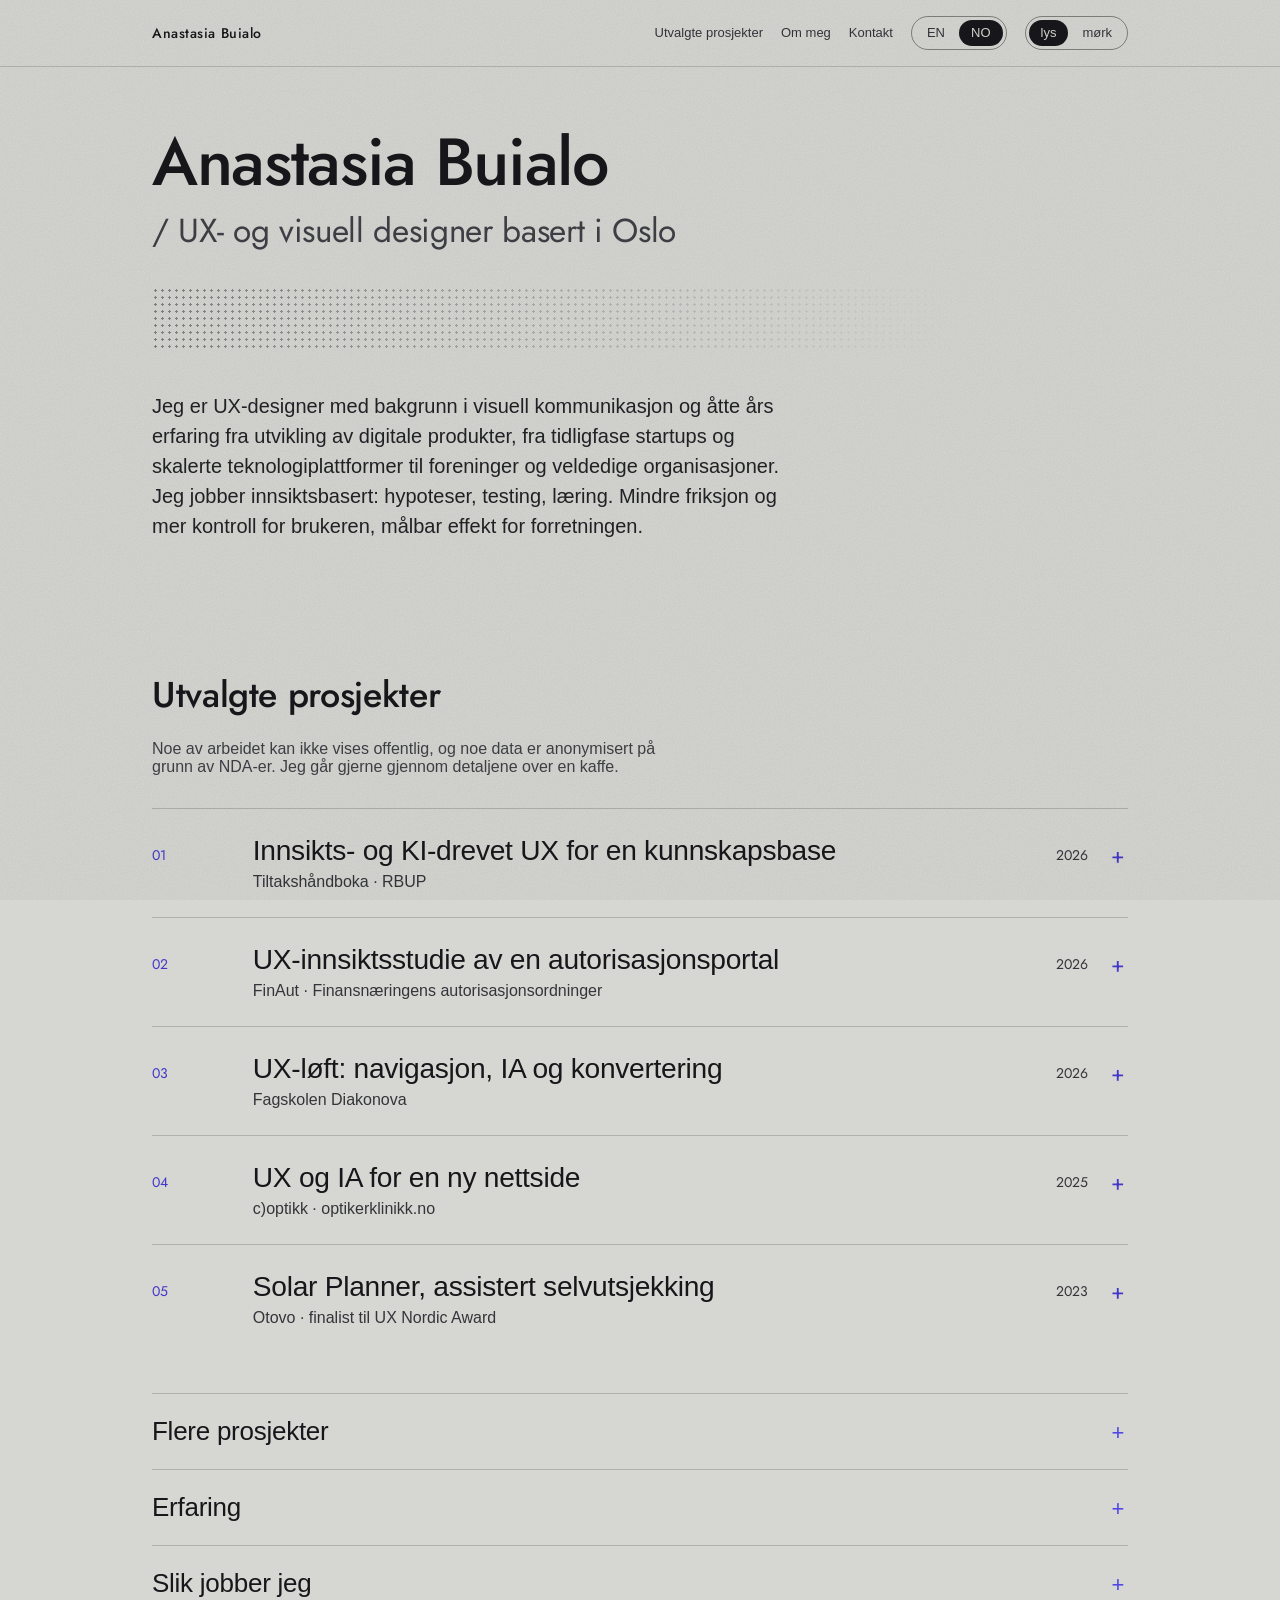
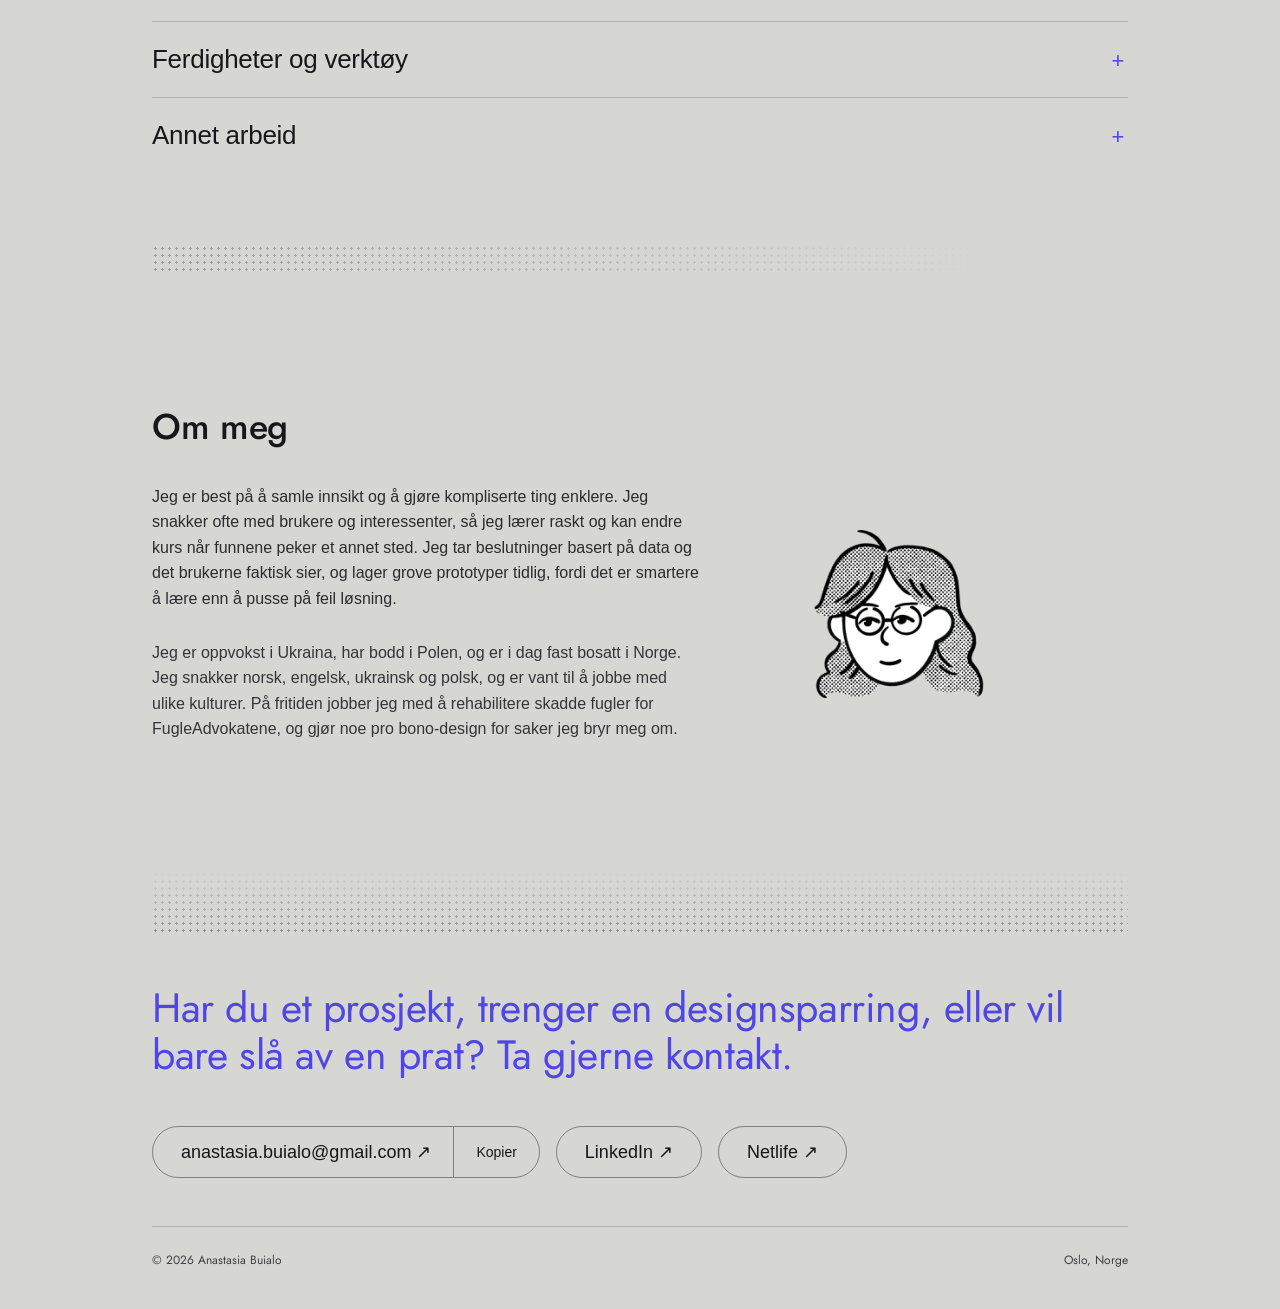
==== commit bbd8067f: "Hero: lead with name and role, drop slogan and kicker; update title and meta to visual designer Co-A" ====
--- a/index.html
+++ b/index.html
@@ -3,8 +3,8 @@
 <head>
 <meta charset="utf-8">
 <meta name="viewport" content="width=device-width, initial-scale=1">
-<title>Anastasia Buialo — UX &amp; Product Designer, Oslo</title>
-<meta name="description" content="Anastasia Buialo — UX and product designer in Oslo. I start from a hypothesis, test with real users, and turn insight into design decisions. Selected work and case studies.">
+<title>Anastasia Buialo — UX &amp; Visual Designer, Oslo</title>
+<meta name="description" content="Anastasia Buialo — UX and visual designer based in Oslo. I start from a hypothesis, test with real users, and turn insight into design decisions. Selected work and case studies.">
 <link rel="preconnect" href="https://fonts.googleapis.com">
 <link rel="preconnect" href="https://fonts.gstatic.com" crossorigin="anonymous">
 <link href="https://fonts.googleapis.com/css2?family=Jost:ital,wght@0,300;0,400;0,500;0,600;1,400;1,500&display=swap" rel="stylesheet">
@@ -55,8 +55,7 @@
   <main id="top-en" class="container">
 
     <section class="hero">
-      <p class="kicker">Anastasia Buialo / UX- and Product Designer, Oslo</p>
-      <h1 class="hero-h1">Insight and design, shaped into products people <em>actually</em> use.</h1>
+      <h1 class="hero-h1">Anastasia Buialo <span class="hero-role">/ UX and visual designer based in Oslo</span></h1>
       <div class="dither dither--hero" aria-hidden="true"></div>
       <div class="hero-grid hero-grid--single">
         <p class="hero-lead">I'm a UX designer with a background in visual communication and eight years of building digital products, from early-stage startups and scaled technology platforms to member associations and charities. I work insight-driven: hypotheses, testing, learning. Less friction, more control for the user, measurable effect for the business.</p>
@@ -475,8 +474,7 @@
   <main id="top-no" class="container">
 
     <section class="hero">
-      <p class="kicker">Anastasia Buialo / UX- og produktdesigner, Oslo</p>
-      <h1 class="hero-h1">Innsikt og design, testet til produkter folk <em>faktisk</em> bruker.</h1>
+      <h1 class="hero-h1">Anastasia Buialo <span class="hero-role">/ UX- og visuell designer basert i Oslo</span></h1>
       <div class="dither dither--hero" aria-hidden="true"></div>
       <div class="hero-grid hero-grid--single">
         <p class="hero-lead">Jeg er UX-designer med bakgrunn i visuell kommunikasjon og åtte års erfaring fra utvikling av digitale produkter, fra tidligfase startups og skalerte teknologiplattformer til foreninger og veldedige organisasjoner. Jeg jobber innsiktsbasert: hypoteser, testing, læring. Mindre friksjon og mer kontroll for brukeren, målbar effekt for forretningen.</p>
--- a/styles.css
+++ b/styles.css
@@ -27,6 +27,7 @@
   --dot3: rgba(23, 23, 27, 0.3);
   --img-line: rgba(79, 70, 229, 0.28);
   --glow: rgba(67, 56, 202, 0.45);
+  --tag-bg: rgba(23, 23, 27, 0.08);
 
   --font-display: 'Futura', 'Jost', sans-serif;
   --font-body: 'Suisse Intl', 'Suisse Int\'l', 'Switzer', sans-serif;
@@ -56,6 +57,7 @@
   --dot3: rgba(129, 140, 248, 0.35);
   --img-line: rgba(129, 140, 248, 0.25);
   --glow: rgba(129, 140, 248, 0.35);
+  --tag-bg: rgba(249, 250, 251, 0.16);
 }
 
 /* ---------- Base -------------------------------------------- */
@@ -252,11 +254,10 @@
   display: flex;
   align-items: center;
   gap: 2px;
-  border: 1px solid var(--line);
+  border: 1px solid var(--line4);
   border-radius: 999px;
   padding: 3px;
 }
-.seg--theme { border-color: var(--line4); }
 .seg-btn {
   font-family: var(--font-body);
   font-size: 13px;
@@ -272,7 +273,7 @@
   transition: background 0.2s, color 0.2s;
 }
 .seg-btn--theme { text-transform: lowercase; }
-.seg-btn:hover { color: var(--ink); }
+.seg-btn:hover { color: var(--acc2); background: var(--wash); }
 .seg-btn[aria-pressed="true"] {
   background: var(--ink);
   color: var(--bg);
@@ -361,15 +362,20 @@
   line-height: 1.05;
   letter-spacing: -0.02em;
   margin: 0;
-  max-width: 18ch;
+  max-width: 20ch;
   text-wrap: balance;
 }
 /* Norwegian string has ascender/descender collisions at the tight leading */
 .lang-no .hero-h1 { line-height: 1.15; }
-.hero-h1 em {
-  font-style: italic;
-  font-weight: 400;
-  color: var(--acc2);
+/* Name carries the weight; role sits underneath, quieter */
+.hero-role {
+  display: block;
+  margin-top: 0.3em;
+  font-size: 0.5em;
+  font-weight: 400;
+  line-height: 1.2;
+  letter-spacing: -0.01em;
+  color: var(--mut);
 }
 .hero-lead {
   font-size: 20px;
@@ -665,13 +671,18 @@
 .tag-row {
   display: flex;
   flex-wrap: wrap;
-  gap: 8px 20px;
+  gap: 8px 10px;
 }
 .tag {
-  font-family: var(--font-display);
-  font-size: 14px;
+  display: inline-flex;
+  align-items: center;
+  font-family: var(--font-display);
+  font-size: 13px;
   letter-spacing: 0.02em;
-  color: var(--acc3);
+  color: var(--ink);
+  background: var(--tag-bg);
+  border-radius: 4px;
+  padding: 5px 10px;
 }
 .side-role {
   font-size: 16px;
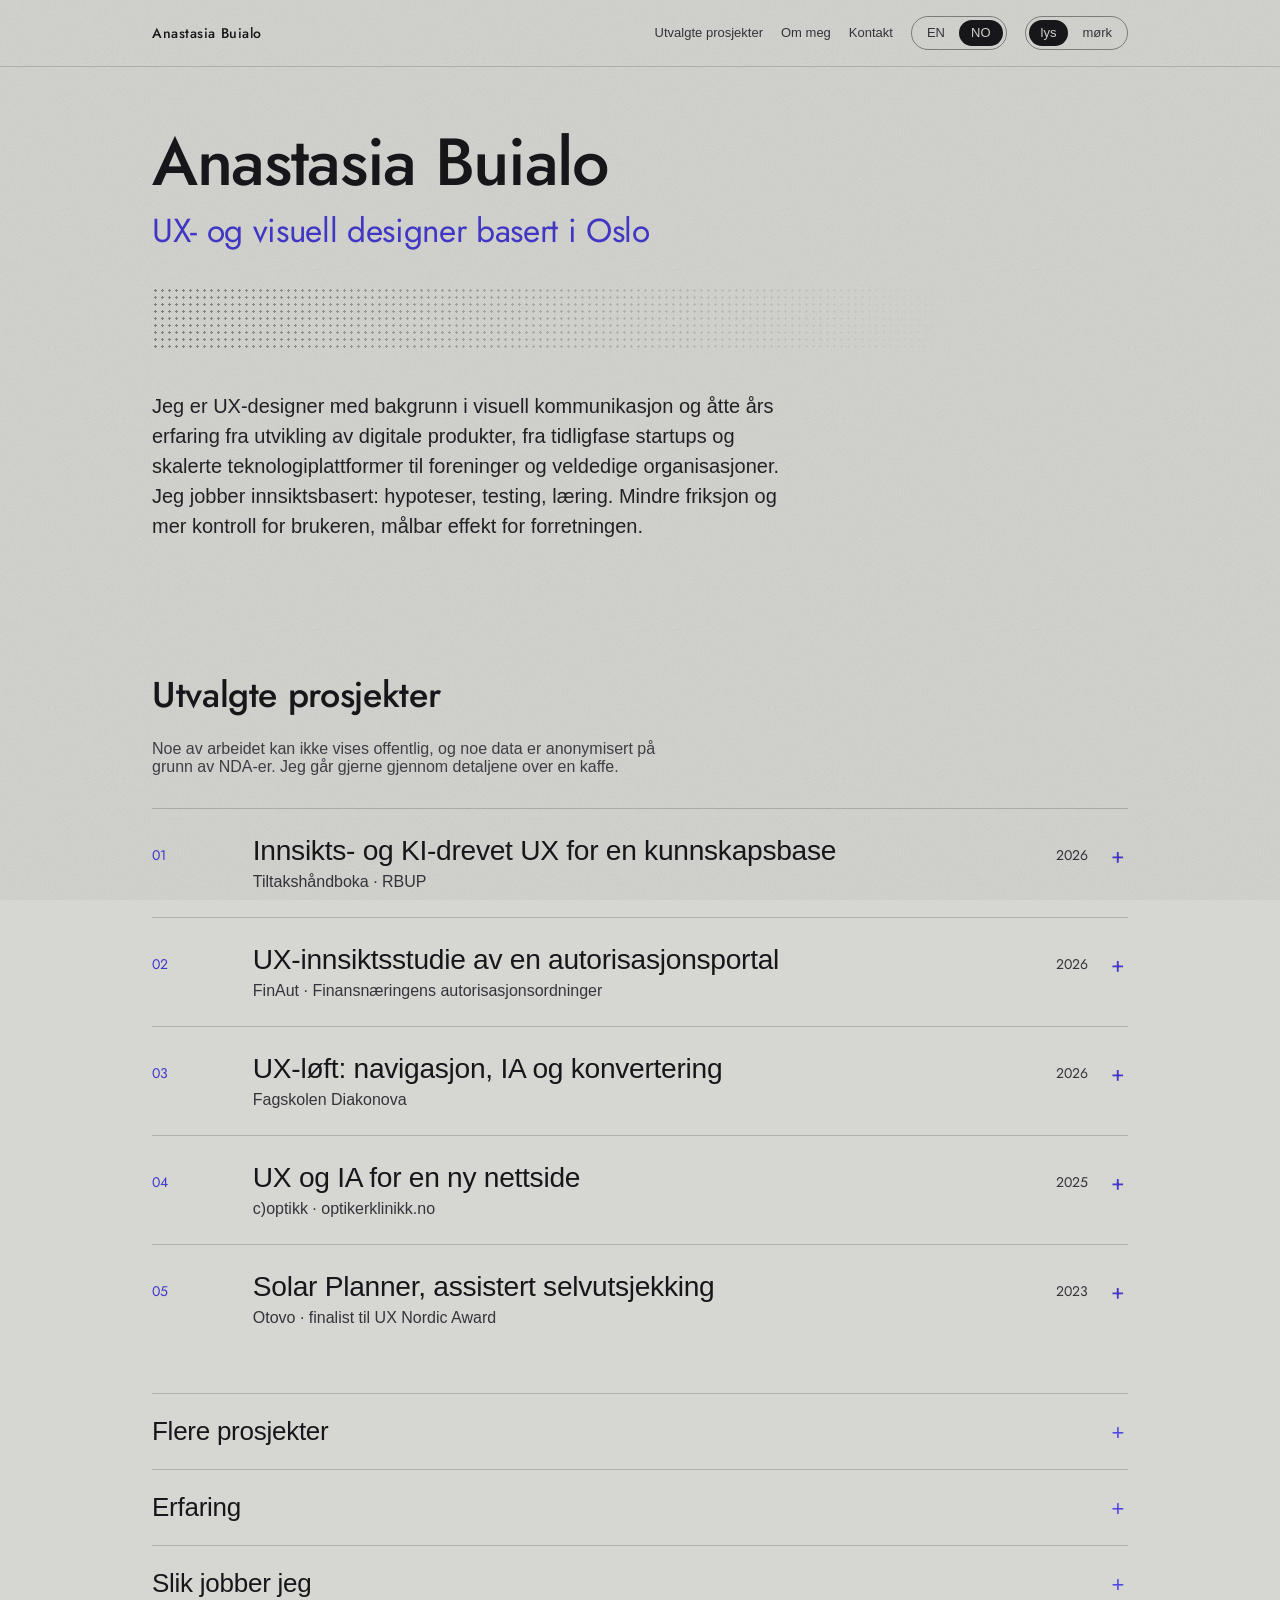
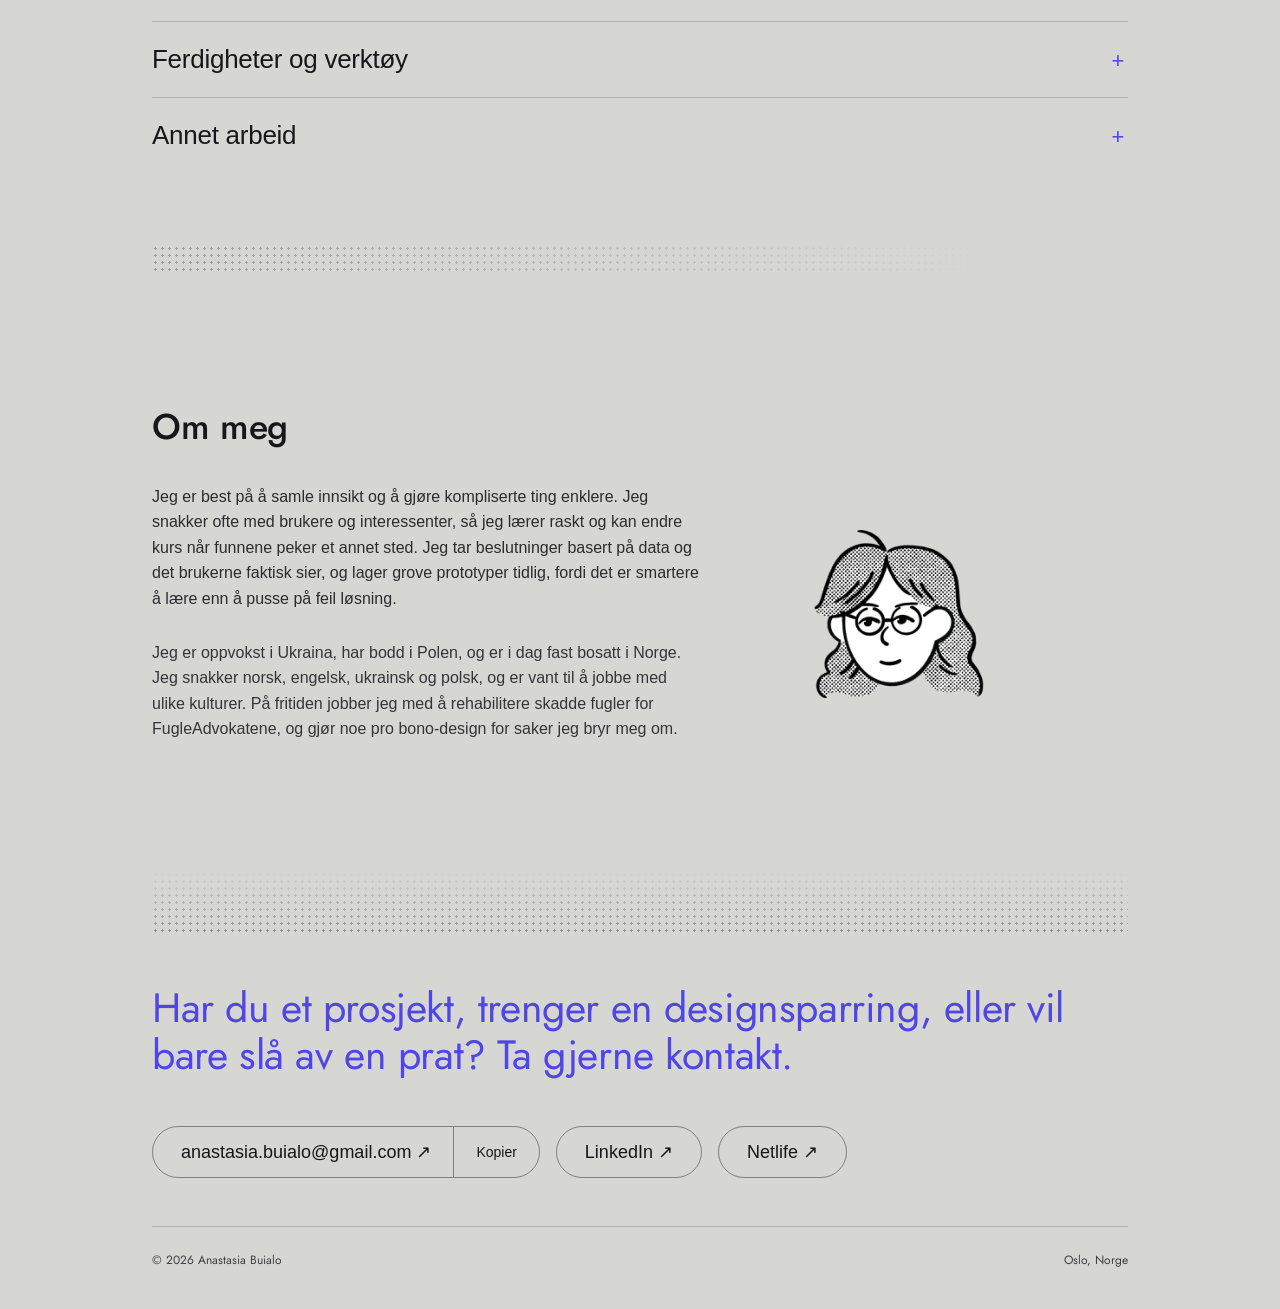
==== commit 00bbdd64: "Hero role in accent purple without slash; Netlife role to visual designer Co-Authored-By: Claude Opu" ====
--- a/index.html
+++ b/index.html
@@ -55,7 +55,7 @@
   <main id="top-en" class="container">
 
     <section class="hero">
-      <h1 class="hero-h1">Anastasia Buialo <span class="hero-role">/ UX and visual designer based in Oslo</span></h1>
+      <h1 class="hero-h1">Anastasia Buialo <span class="hero-role">UX and visual designer based in Oslo</span></h1>
       <div class="dither dither--hero" aria-hidden="true"></div>
       <div class="hero-grid hero-grid--single">
         <p class="hero-lead">I'm a UX designer with a background in visual communication and eight years of building digital products, from early-stage startups and scaled technology platforms to member associations and charities. I work insight-driven: hypotheses, testing, learning. Less friction, more control for the user, measurable effect for the business.</p>
@@ -262,7 +262,7 @@
         <div class="row">
           <p class="row-label">Roles</p>
           <ul class="row-list">
-            <li>Netlife, UX- and Product Designer <span class="years">· 2025 –</span></li>
+            <li>Netlife, UX and Visual Designer <span class="years">· 2025 –</span></li>
             <li>Otovo, UX Designer <span class="years">· 2020–25</span></li>
             <li>Correlate, UX Designer <span class="years">· 2018–20</span></li>
             <li>Norwegian Refugee Council, Graphic Designer <span class="years">· 2018–19</span></li>
@@ -474,7 +474,7 @@
   <main id="top-no" class="container">
 
     <section class="hero">
-      <h1 class="hero-h1">Anastasia Buialo <span class="hero-role">/ UX- og visuell designer basert i Oslo</span></h1>
+      <h1 class="hero-h1">Anastasia Buialo <span class="hero-role">UX- og visuell designer basert i Oslo</span></h1>
       <div class="dither dither--hero" aria-hidden="true"></div>
       <div class="hero-grid hero-grid--single">
         <p class="hero-lead">Jeg er UX-designer med bakgrunn i visuell kommunikasjon og åtte års erfaring fra utvikling av digitale produkter, fra tidligfase startups og skalerte teknologiplattformer til foreninger og veldedige organisasjoner. Jeg jobber innsiktsbasert: hypoteser, testing, læring. Mindre friksjon og mer kontroll for brukeren, målbar effekt for forretningen.</p>
@@ -681,7 +681,7 @@
         <div class="row">
           <p class="row-label">Roller</p>
           <ul class="row-list">
-            <li>Netlife, UX- og produktdesigner <span class="years">· 2025 –</span></li>
+            <li>Netlife, UX- og visuell designer <span class="years">· 2025 –</span></li>
             <li>Otovo, UX-designer <span class="years">· 2020–25</span></li>
             <li>Correlate, UX-designer <span class="years">· 2018–20</span></li>
             <li>Flyktninghjelpen, grafisk designer <span class="years">· 2018–19</span></li>
--- a/styles.css
+++ b/styles.css
@@ -375,7 +375,7 @@
   font-weight: 400;
   line-height: 1.2;
   letter-spacing: -0.01em;
-  color: var(--mut);
+  color: var(--acc);
 }
 .hero-lead {
   font-size: 20px;
